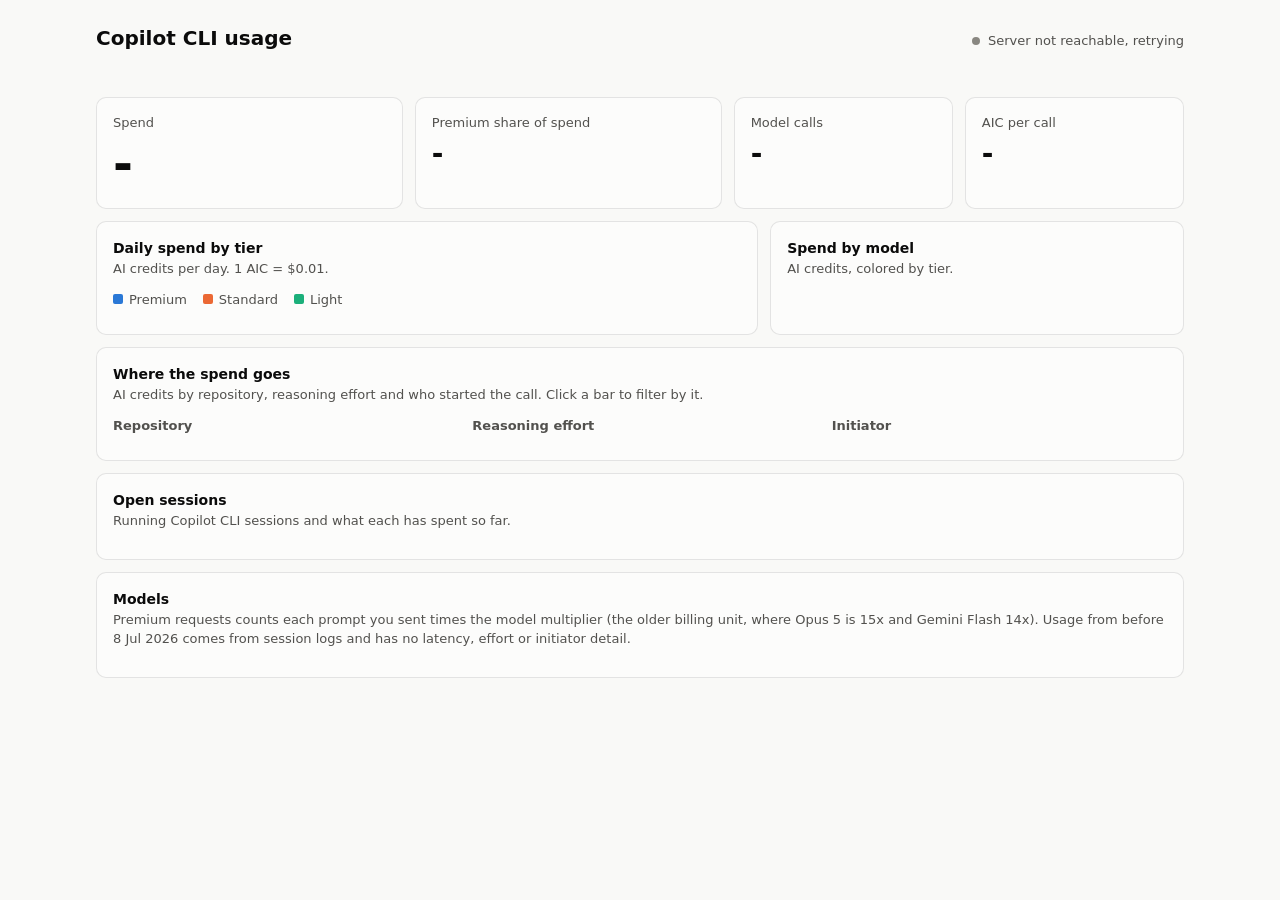
==== dashboard.html @ a07b85e1 "Read per-call usage from session-store.db and add dashboard filters The database has one row per mod" ====
<!doctype html>
<html lang="en">
<head>
<meta charset="utf-8">
<meta name="viewport" content="width=device-width, initial-scale=1">
<title>Copilot CLI usage</title>
<style>
:root {
  color-scheme: light;
  --page: #f9f9f7; --surface: #fcfcfb;
  --text: #0b0b0b; --text-2: #52514e; --muted: #898781;
  --grid: #e1e0d9; --axis: #c3c2b7; --border: rgba(11,11,11,.10);
  --premium: #2a78d6; --standard: #eb6834; --light: #1baf7a;
  --live: #0ca30c; --neutral: #898781;
}
@media (prefers-color-scheme: dark) {
  :root {
    color-scheme: dark;
    --page: #0d0d0d; --surface: #1a1a19;
    --text: #fff; --text-2: #c3c2b7; --muted: #898781;
    --grid: #2c2c2a; --axis: #383835; --border: rgba(255,255,255,.10);
    --premium: #3987e5; --standard: #d95926; --light: #199e70;
  }
}
* { box-sizing: border-box; }
body { margin: 0; background: var(--page); color: var(--text);
  font: 14px/1.45 system-ui, -apple-system, "Segoe UI", sans-serif; }
main { max-width: 1120px; margin: 0 auto; padding: 24px 16px 48px; }
header { display: flex; align-items: baseline; justify-content: space-between; gap: 16px; flex-wrap: wrap; }
h1 { font-size: 20px; margin: 0; font-weight: 600; }
h2 { font-size: 14px; margin: 0 0 2px; font-weight: 600; }
.sub { color: var(--text-2); font-size: 13px; margin: 0 0 12px; }
.status { color: var(--text-2); font-size: 13px; display: flex; align-items: center; gap: 8px; }
.pulse { width: 8px; height: 8px; border-radius: 50%; background: var(--live); animation: pulse 2s infinite; }
.status.stale .pulse { background: var(--muted); animation: none; }
@keyframes pulse { 50% { opacity: .35; } }

.filters { display: flex; gap: 4px; margin: 20px 0 8px; flex-wrap: wrap; align-items: center; }
.filters.dims { margin: 0 0 16px; gap: 8px; }
.filters label { color: var(--text-2); font-size: 12px; display: flex; flex-direction: column; gap: 2px; }
.filters select, .filters input { font: inherit; font-size: 13px; color: var(--text); background: var(--surface);
  border: 1px solid var(--border); border-radius: 6px; padding: 5px 8px; max-width: 220px; }
.filters .on { border-color: var(--text-2); }
.filters .gap { width: 12px; }
.filters .clear { align-self: flex-end; text-decoration: underline; }
.filters button { font: inherit; color: var(--text-2); background: none; border: 1px solid transparent;
  border-radius: 6px; padding: 5px 12px; cursor: pointer; }
.filters button:hover { background: var(--border); }
.filters button[aria-pressed=true] { color: var(--text); background: var(--surface); border-color: var(--border); font-weight: 600; }

.card { background: var(--surface); border: 1px solid var(--border); border-radius: 10px; padding: 16px; }
.kpis { display: grid; grid-template-columns: 1.4fr 1.4fr 1fr 1fr; gap: 12px; }
.kpi .label { color: var(--text-2); font-size: 13px; }
.kpi .value { font-size: 28px; font-weight: 600; line-height: 1.2; margin-top: 4px; }
.kpi.hero .value { font-size: 48px; line-height: 1.1; }
.kpi .note { color: var(--text-2); font-size: 13px; margin-top: 2px; }
.split { display: flex; gap: 2px; height: 8px; margin-top: 12px; }
.split span { border-radius: 2px; min-width: 0; }

.trio { display: grid; grid-template-columns: repeat(3, 1fr); gap: 24px; }
.trio h3 { font-size: 13px; font-weight: 600; margin: 0 0 8px; color: var(--text-2); }
.pick { cursor: pointer; }
.grid { display: grid; grid-template-columns: 1.6fr 1fr; gap: 12px; margin-top: 12px; }
.stack { display: grid; gap: 12px; margin-top: 12px; }
@media (max-width: 820px) { .kpis { grid-template-columns: 1fr 1fr; } .grid, .trio { grid-template-columns: 1fr; } }

.legend { display: flex; gap: 16px; color: var(--text-2); font-size: 13px; margin-bottom: 8px; flex-wrap: wrap; }
.swatch { display: inline-block; width: 10px; height: 10px; border-radius: 2px; margin-right: 6px; }
svg { display: block; width: 100%; overflow: visible; }
svg text { fill: var(--muted); font-size: 11px; font-variant-numeric: tabular-nums; }
svg text.val { fill: var(--text-2); }
svg text.name { fill: var(--text); font-size: 12px; }
.chart { position: relative; }
.hit { fill: transparent; }
.hit:hover, .hit:focus { fill: var(--border); outline: none; }

#tip { position: fixed; pointer-events: none; background: var(--surface); border: 1px solid var(--border);
  border-radius: 8px; padding: 8px 10px; font-size: 12px; box-shadow: 0 4px 16px rgba(0,0,0,.18);
  display: none; min-width: 150px; z-index: 10; }
#tip .head { color: var(--text-2); margin-bottom: 4px; }
#tip .row { display: flex; align-items: center; gap: 8px; }
#tip .key { width: 12px; height: 2px; border-radius: 1px; }
#tip b { font-variant-numeric: tabular-nums; }
#tip .row span:last-child { color: var(--text-2); }

table { width: 100%; border-collapse: collapse; font-variant-numeric: tabular-nums; }
th, td { text-align: right; padding: 7px 8px; border-bottom: 1px solid var(--grid); white-space: nowrap; }
th { color: var(--text-2); font-weight: 500; font-size: 12px; }
th:first-child, td:first-child, th:nth-child(2), td:nth-child(2) { text-align: left; }
tr:last-child td { border-bottom: 0; }
td.tier { color: var(--text-2); }
.scroll { overflow-x: auto; }
.empty { color: var(--muted); padding: 24px 0; text-align: center; }
.sessions { display: grid; gap: 10px; }
.session { display: grid; grid-template-columns: 1fr auto; gap: 2px 12px; }
.session .meta { color: var(--text-2); font-size: 12px; grid-column: 1; overflow: hidden; text-overflow: ellipsis; white-space: nowrap; }
.session .aic { grid-row: 1 / span 2; grid-column: 2; align-self: center; font-weight: 600; font-variant-numeric: tabular-nums; }
.session .title { overflow: hidden; text-overflow: ellipsis; white-space: nowrap; }
</style>
</head>
<body>
<main>
  <header>
    <h1>Copilot CLI usage</h1>
    <div class="status" id="status"><span class="pulse"></span><span id="updated">Loading</span></div>
  </header>

  <div class="filters" id="filters" role="group" aria-label="Date range"></div>
  <div class="filters dims" id="dims" role="group" aria-label="Filters"></div>

  <section class="kpis">
    <div class="card kpi hero"><div class="label">Spend</div><div class="value" id="k-spend">-</div><div class="note" id="k-spend-note"></div></div>
    <div class="card kpi"><div class="label">Premium share of spend</div><div class="value" id="k-share">-</div><div class="note" id="k-share-note"></div><div class="split" id="k-split"></div></div>
    <div class="card kpi"><div class="label">Model calls</div><div class="value" id="k-calls">-</div><div class="note" id="k-calls-note"></div></div>
    <div class="card kpi"><div class="label">AIC per call</div><div class="value" id="k-rate">-</div><div class="note" id="k-rate-note"></div></div>
  </section>

  <section class="grid">
    <div class="card">
      <h2>Daily spend by tier</h2>
      <p class="sub">AI credits per day. 1 AIC = $0.01.</p>
      <div class="legend" id="legend"></div>
      <div class="chart" id="daily"></div>
    </div>
    <div class="card">
      <h2>Spend by model</h2>
      <p class="sub">AI credits, colored by tier.</p>
      <div class="chart" id="models"></div>
    </div>
  </section>

  <section class="stack">
    <div class="card">
      <h2>Where the spend goes</h2>
      <p class="sub">AI credits by repository, reasoning effort and who started the call. Click a bar to filter by it.</p>
      <div class="trio">
        <div><h3>Repository</h3><div class="chart" id="by-repo"></div></div>
        <div><h3>Reasoning effort</h3><div class="chart" id="by-effort"></div></div>
        <div><h3>Initiator</h3><div class="chart" id="by-initiator"></div></div>
      </div>
    </div>
    <div class="card">
      <h2>Open sessions</h2>
      <p class="sub">Running Copilot CLI sessions and what each has spent so far.</p>
      <div class="sessions" id="sessions"></div>
    </div>
    <div class="card">
      <h2>Models</h2>
      <p class="sub">Premium requests counts each prompt you sent times the model multiplier (the older billing unit, where Opus 5 is 15x and Gemini Flash 14x). Usage from before 8 Jul 2026 comes from session logs and has no latency, effort or initiator detail.</p>
      <div class="scroll"><table id="table"></table></div>
    </div>
  </section>
</main>
<div id="tip"></div>

<script>
const TIERS = ["premium", "standard", "light"];
const TIER_LABEL = { premium: "Premium", standard: "Standard", light: "Light" };
const RANGES = [
  { id: "today", label: "Today", start: now => now },
  { id: "7d", label: "Last 7 days", start: now => addDays(now, -6) },
  { id: "30d", label: "Last 30 days", start: now => addDays(now, -29) },
  { id: "month", label: "This month", start: now => new Date(now.getFullYear(), now.getMonth(), 1) },
  { id: "all", label: "All time", start: () => null },
];
const SVG = "http://www.w3.org/2000/svg";
const fmt = n => Math.round(n).toLocaleString("en-US");
const usd = aic => "$" + (aic / 100).toLocaleString("en-US", { minimumFractionDigits: 2, maximumFractionDigits: 2 });
const pct = x => Math.round(x * 100) + "%";
const css = name => `var(--${name})`;

const DIMS = [
  { id: "tier", label: "Tier", show: v => TIER_LABEL[v] || v },
  { id: "model", label: "Model", show: v => v },
  { id: "repo", label: "Repository", show: v => v.split("/").pop() },
  { id: "effort", label: "Reasoning effort", show: v => v },
  { id: "initiator", label: "Initiator", show: v => v },
];
let payload = null, fingerprint = "", range = "month", custom = { from: "", to: "" }, picked = {};
try {
  range = localStorage.getItem("range") || range;
  custom = JSON.parse(localStorage.getItem("custom")) || custom;
  picked = JSON.parse(localStorage.getItem("picked")) || picked;
} catch {}
function remember() {
  try {
    localStorage.setItem("range", range);
    localStorage.setItem("custom", JSON.stringify(custom));
    localStorage.setItem("picked", JSON.stringify(picked));
  } catch {}
}
function pick(dim, value) { if (value) picked[dim] = value; else delete picked[dim]; remember(); render(); }

function addDays(date, n) { const d = new Date(date); d.setDate(d.getDate() + n); return d; }
function iso(date) { return `${date.getFullYear()}-${String(date.getMonth() + 1).padStart(2, "0")}-${String(date.getDate()).padStart(2, "0")}`; }
function parseDay(day) { const [y, m, d] = day.split("-").map(Number); return new Date(y, m - 1, d); }
function shortDay(day) { return parseDay(day).toLocaleDateString("en-US", { month: "short", day: "numeric" }); }

function el(tag, attrs = {}, text) {
  const node = tag === "svg" || attrs.svg ? document.createElementNS(SVG, tag) : document.createElement(tag);
  for (const [k, v] of Object.entries(attrs)) if (k !== "svg") node.setAttribute(k, v);
  if (text !== undefined) node.textContent = text;
  return node;
}
const s = (tag, attrs, text) => el(tag, { ...attrs, svg: 1 }, text);

function sliceRows() {
  const today = iso(new Date());
  const firstDay = payload.rows.length ? payload.rows[0].day : today;
  let start, end = today;
  if (range === "custom") {
    start = custom.from || firstDay;
    end = custom.to || today;
  } else {
    const startDate = RANGES.find(r => r.id === range).start(new Date());
    start = startDate ? iso(startDate) : firstDay;
  }
  const rows = payload.rows.filter(r => r.day >= start && r.day <= end
    && DIMS.every(d => !picked[d.id] || r[d.id] === picked[d.id]));
  const days = [];
  for (let d = parseDay(start); iso(d) <= end && days.length < 800; d = addDays(d, 1)) days.push(iso(d));
  return { rows, days };
}

function sumBy(rows, keyOf) {
  const out = new Map();
  for (const r of rows) {
    const key = keyOf(r);
    const acc = out.get(key) || { aic: 0, calls: 0, in: 0, out: 0, cache: 0, ms: 0, premium: 0, tier: r.tier };
    for (const f of ["aic", "calls", "in", "out", "cache", "ms", "premium"]) acc[f] += r[f];
    out.set(key, acc);
  }
  return out;
}

function niceMax(value) {
  if (value <= 0) return 1;
  const pow = 10 ** Math.floor(Math.log10(value));
  return [1, 2, 2.5, 5, 10].map(m => m * pow).find(v => v >= value);
}

const tip = document.getElementById("tip");
function showTip(evt, head, lines) {
  tip.replaceChildren(el("div", { class: "head" }, head));
  for (const { color, value, label } of lines) {
    const row = el("div", { class: "row" });
    const key = el("span", { class: "key" }); key.style.background = color;
    row.append(key, el("b", {}, value), el("span", {}, label));
    tip.append(row);
  }
  tip.style.display = "block";
  const box = evt.target.getBoundingClientRect();
  const x = evt.clientX || box.right, y = evt.clientY || box.top;
  tip.style.left = Math.min(x + 14, innerWidth - tip.offsetWidth - 8) + "px";
  tip.style.top = Math.max(8, y - tip.offsetHeight - 10) + "px";
}
function hideTip() { tip.style.display = "none"; }
function hoverable(node, head, lines) {
  node.setAttribute("tabindex", "0");
  node.addEventListener("pointermove", e => showTip(e, head, lines));
  node.addEventListener("focus", e => showTip(e, head, lines));
  node.addEventListener("pointerleave", hideTip);
  node.addEventListener("blur", hideTip);
}

function roundedTop(x, y, w, h, r) {
  r = Math.min(r, h, w / 2);
  return `M${x},${y + h}V${y + r}Q${x},${y} ${x + r},${y}H${x + w - r}Q${x + w},${y} ${x + w},${y + r}V${y + h}Z`;
}
function roundedRight(x, y, w, h, r) {
  r = Math.min(r, w, h / 2);
  return `M${x},${y}H${x + w - r}Q${x + w},${y} ${x + w},${y + r}V${y + h - r}Q${x + w},${y + h} ${x + w - r},${y + h}H${x}Z`;
}

function renderDaily(rows, days) {
  const host = document.getElementById("daily");
  const W = host.clientWidth || 600, H = 260;
  const m = { top: 8, right: 8, bottom: 24, left: 44 };
  const plotW = W - m.left - m.right, plotH = H - m.top - m.bottom;
  const byDay = new Map(days.map(d => [d, { premium: 0, standard: 0, light: 0 }]));
  for (const r of rows) if (byDay.has(r.day)) byDay.get(r.day)[r.tier] += r.aic;
  for (const v of byDay.values()) for (const t of TIERS) v[t] = Math.max(0, v[t]);

  const top = niceMax(Math.max(...[...byDay.values()].map(v => v.premium + v.standard + v.light)));
  const y = v => m.top + plotH - (v / top) * plotH;
  const slot = plotW / days.length;
  const barW = Math.max(2, Math.min(24, slot - 2));
  const svg = s("svg", { viewBox: `0 0 ${W} ${H}`, height: H, role: "img", "aria-label": "Daily spend by tier" });

  for (let i = 0; i <= 4; i++) {
    const v = (top / 4) * i;
    svg.append(s("line", { x1: m.left, x2: W - m.right, y1: y(v), y2: y(v), stroke: i ? css("grid") : css("axis") }));
    svg.append(s("text", { x: m.left - 8, y: y(v) + 4, "text-anchor": "end" }, fmt(v)));
  }

  const labelEvery = Math.ceil(days.length / Math.max(1, Math.floor(plotW / 70)));
  days.forEach((day, i) => {
    const cx = m.left + slot * i + slot / 2, x = cx - barW / 2;
    const values = byDay.get(day);
    const present = TIERS.filter(t => values[t] > 0);
    let base = 0;
    present.forEach((tier, idx) => {
      const y1 = y(base + values[tier]), y0 = y(base) - (idx ? 2 : 0);
      const h = Math.max(1, y0 - y1);
      const isTop = idx === present.length - 1;
      svg.append(s("path", { d: roundedTop(x, y1, barW, h, isTop ? 4 : 0), fill: css(tier) }));
      base += values[tier];
    });
    if (i % labelEvery === 0) svg.append(s("text", { x: cx, y: H - 6, "text-anchor": "middle" }, shortDay(day)));

    const hit = s("rect", { class: "hit", x: m.left + slot * i, y: m.top, width: slot, height: plotH });
    hoverable(hit, `${shortDay(day)} · ${fmt(base)} AIC`,
      TIERS.map(t => ({ color: css(t), value: fmt(values[t]), label: TIER_LABEL[t] })));
    svg.append(hit);
  });
  host.replaceChildren(svg);
}

function renderModels(byModel) {
  const host = document.getElementById("models");
  const ranked = [...byModel].filter(([, v]) => v.aic > 0.5).sort((a, b) => b[1].aic - a[1].aic);
  if (!ranked.length) return host.replaceChildren(el("div", { class: "empty" }, "No spend in this range"));
  const shown = ranked.slice(0, 8);
  const W = host.clientWidth || 360, rowH = 40, H = shown.length * rowH;
  const max = shown[0][1].aic, valueRoom = 56;
  const svg = s("svg", { viewBox: `0 0 ${W} ${H}`, height: H, role: "img", "aria-label": "Spend by model" });
  shown.forEach(([model, v], i) => {
    const y0 = i * rowH, w = Math.max(2, (v.aic / max) * (W - valueRoom));
    svg.append(s("text", { class: "name", x: 0, y: y0 + 13 }, model));
    svg.append(s("path", { d: roundedRight(0, y0 + 19, w, 12, 4), fill: css(v.tier) }));
    svg.append(s("text", { class: "val", x: w + 6, y: y0 + 29 }, fmt(v.aic)));
    const hit = s("rect", { class: "hit", x: 0, y: y0, width: W, height: rowH - 2, rx: 4 });
    hoverable(hit, model, [
      { color: css(v.tier), value: fmt(v.aic) + " AIC", label: TIER_LABEL[v.tier] },
      { color: "transparent", value: fmt(v.calls), label: "calls" },
    ]);
    svg.append(hit);
  });
  host.replaceChildren(svg);
  if (ranked.length > shown.length)
    host.append(el("p", { class: "sub" }, `${ranked.length - shown.length} smaller models are in the table below.`));
}

function renderBreakdown(hostId, dim, rows, total) {
  const host = document.getElementById(hostId);
  const ranked = [...sumBy(rows, r => r[dim.id])].filter(([, v]) => v.aic > 0.5).sort((a, b) => b[1].aic - a[1].aic);
  if (!ranked.length) return host.replaceChildren(el("div", { class: "empty" }, "No spend"));
  const shown = ranked.slice(0, 6);
  const W = host.clientWidth || 300, rowH = 36, H = shown.length * rowH, valueRoom = 56;
  const svg = s("svg", { viewBox: `0 0 ${W} ${H}`, height: H, role: "img", "aria-label": "Spend by " + dim.label });
  shown.forEach(([value, v], i) => {
    const y0 = i * rowH, w = Math.max(2, (v.aic / shown[0][1].aic) * (W - valueRoom));
    svg.append(s("text", { class: "name", x: 0, y: y0 + 12 }, dim.show(value)));
    svg.append(s("path", { d: roundedRight(0, y0 + 17, w, 10, 4), fill: css("neutral") }));
    svg.append(s("text", { class: "val", x: w + 6, y: y0 + 26 }, fmt(v.aic)));
    const hit = s("rect", { class: "hit pick", x: 0, y: y0, width: W, height: rowH - 2, rx: 4 });
    hoverable(hit, value, [
      { color: css("neutral"), value: fmt(v.aic) + " AIC", label: pct(v.aic / total) + " of spend" },
      { color: "transparent", value: fmt(v.calls), label: "calls" },
    ]);
    const toggle = () => pick(dim.id, picked[dim.id] === value ? "" : value);
    hit.addEventListener("click", toggle);
    hit.addEventListener("keydown", e => { if (e.key === "Enter") toggle(); });
    svg.append(hit);
  });
  host.replaceChildren(svg);
  if (ranked.length > shown.length) host.append(el("p", { class: "sub" }, `and ${ranked.length - shown.length} more`));
}

function renderKpis(rows, byTier) {
  const total = rows.reduce((a, r) => a + r.aic, 0);
  const calls = rows.reduce((a, r) => a + r.calls, 0);
  const closedAic = rows.filter(r => r.calls > 0).reduce((a, r) => a + r.aic, 0);
  const tierAic = t => Math.max(0, byTier.get(t)?.aic || 0);
  const tierCalls = t => byTier.get(t)?.calls || 0;
  const share = total > 0 ? tierAic("premium") / total : 0;

  document.getElementById("k-spend").textContent = fmt(total) + " AIC";
  document.getElementById("k-spend-note").textContent = usd(total) + " at list price";
  document.getElementById("k-share").textContent = total > 0 ? pct(share) : "-";
  document.getElementById("k-share-note").textContent = calls
    ? `${pct(tierCalls("premium") / calls)} of calls went to premium models` : "";
  document.getElementById("k-calls").textContent = fmt(calls);
  document.getElementById("k-calls-note").textContent = calls
    ? `${pct((tierCalls("standard") + tierCalls("light")) / calls)} on cheaper tiers` : "";
  document.getElementById("k-rate").textContent = calls ? (closedAic / calls).toFixed(1) : "-";
  const p = byTier.get("premium");
  document.getElementById("k-rate-note").textContent = p?.calls ? `${(p.aic / p.calls).toFixed(1)} on premium` : "";

  const split = document.getElementById("k-split");
  split.replaceChildren(...TIERS.filter(t => tierAic(t) > 0).map(t => {
    const seg = el("span", { title: `${TIER_LABEL[t]} ${pct(tierAic(t) / total)}` });
    seg.style.flex = tierAic(t); seg.style.background = css(t);
    return seg;
  }));
}

function renderTable(byModel, total) {
  const table = document.getElementById("table");
  const head = el("tr");
  for (const h of ["Model", "Tier", "AIC", "Share", "Calls", "AIC / call", "Premium requests", "Avg seconds", "Input (M)", "Cached", "Output (M)"]) head.append(el("th", {}, h));
  const body = [...byModel].sort((a, b) => b[1].aic - a[1].aic).map(([model, v]) => {
    const tr = el("tr");
    const name = el("td"); const sw = el("span", { class: "swatch" }); sw.style.background = css(v.tier);
    name.append(sw, document.createTextNode(model));
    tr.append(name, el("td", { class: "tier" }, TIER_LABEL[v.tier]), el("td", {}, fmt(v.aic)),
      el("td", {}, total > 0 ? pct(v.aic / total) : "-"), el("td", {}, fmt(v.calls)),
      el("td", {}, v.calls ? (v.aic / v.calls).toFixed(1) : "-"), el("td", {}, v.premium ? fmt(v.premium) : "-"),
      el("td", {}, v.ms && v.calls ? (v.ms / v.calls / 1000).toFixed(1) : "-"), el("td", {}, (v.in / 1e6).toFixed(1)),
      el("td", {}, v.in ? pct(v.cache / v.in) : "-"), el("td", {}, (v.out / 1e6).toFixed(2)));
    return tr;
  });
  table.replaceChildren(head, ...body);
}

function ago(epoch) {
  const sec = Math.max(0, Date.now() / 1000 - epoch);
  if (sec < 60) return "just now";
  if (sec < 3600) return Math.floor(sec / 60) + " min ago";
  if (sec < 86400) return Math.floor(sec / 3600) + " h ago";
  return Math.floor(sec / 86400) + " d ago";
}

function renderSessions() {
  const host = document.getElementById("sessions");
  if (!payload.active.length) return host.replaceChildren(el("div", { class: "empty" }, "No sessions running"));
  host.replaceChildren(...payload.active.map(a => {
    const row = el("div", { class: "session" });
    const title = el("div", { class: "title" });
    const sw = el("span", { class: "swatch" }); sw.style.background = css(a.tier);
    title.append(sw, document.createTextNode(a.name));
    row.append(title, el("div", { class: "aic" }, fmt(a.aic) + " AIC"),
      el("div", { class: "meta" }, `${a.model} · ${a.repo} · active ${ago(a.last)}`));
    return row;
  }));
}

function renderFilters() {
  const host = document.getElementById("filters");
  host.replaceChildren(...RANGES.map(r => {
    const b = el("button", { type: "button", "aria-pressed": String(r.id === range) }, r.label);
    b.addEventListener("click", () => { range = r.id; remember(); render(); });
    return b;
  }), el("span", { class: "gap" }), ...["from", "to"].map(edge => {
    const input = el("input", { type: "date", "aria-label": "Custom range " + edge, value: range === "custom" ? custom[edge] : "" });
    if (range === "custom") input.classList.add("on");
    input.addEventListener("change", () => { custom[edge] = input.value; range = "custom"; remember(); render(); });
    return input;
  }));

  const dims = document.getElementById("dims");
  dims.replaceChildren(...DIMS.map(dim => {
    const values = [...new Set(payload.rows.map(r => r[dim.id]))].sort();
    const select = el("select");
    select.append(el("option", { value: "" }, "All"));
    for (const v of values) select.append(el("option", { value: v }, dim.show(v)));
    select.value = values.includes(picked[dim.id]) ? picked[dim.id] : "";
    if (select.value) select.classList.add("on");
    select.addEventListener("change", () => pick(dim.id, select.value));
    const label = el("label", {}, dim.label);
    label.append(select);
    return label;
  }));
  if (Object.keys(picked).length) {
    const clear = el("button", { type: "button", class: "clear" }, "Clear filters");
    clear.addEventListener("click", () => { picked = {}; remember(); render(); });
    dims.append(clear);
  }
}

function render() {
  if (!payload) return;
  hideTip();
  renderFilters();
  const { rows, days } = sliceRows();
  const byTier = sumBy(rows, r => r.tier), byModel = sumBy(rows, r => r.model);
  const total = rows.reduce((a, r) => a + r.aic, 0);
  renderKpis(rows, byTier);
  renderDaily(rows, days);
  renderModels(byModel);
  renderTable(byModel, total);
  for (const id of ["repo", "effort", "initiator"])
    renderBreakdown("by-" + id, DIMS.find(d => d.id === id), rows, total);
  renderSessions();
}

async function refresh() {
  const status = document.getElementById("status");
  try {
    const next = await (await fetch("/api/usage")).json();
    const print = JSON.stringify([next.rows, next.active]);
    const changed = print !== fingerprint;
    payload = next; fingerprint = print;
    if (changed) render(); else renderSessions();
    status.classList.remove("stale");
    document.getElementById("updated").textContent = "Live · updated " + new Date().toLocaleTimeString();
  } catch {
    status.classList.add("stale");
    document.getElementById("updated").textContent = "Server not reachable, retrying";
  }
}

document.getElementById("legend").replaceChildren(...TIERS.map(t => {
  const item = el("span"); const sw = el("span", { class: "swatch" }); sw.style.background = css(t);
  item.append(sw, document.createTextNode(TIER_LABEL[t]));
  return item;
}));
addEventListener("resize", render);
refresh();
setInterval(refresh, 5000);
</script>
</body>
</html>
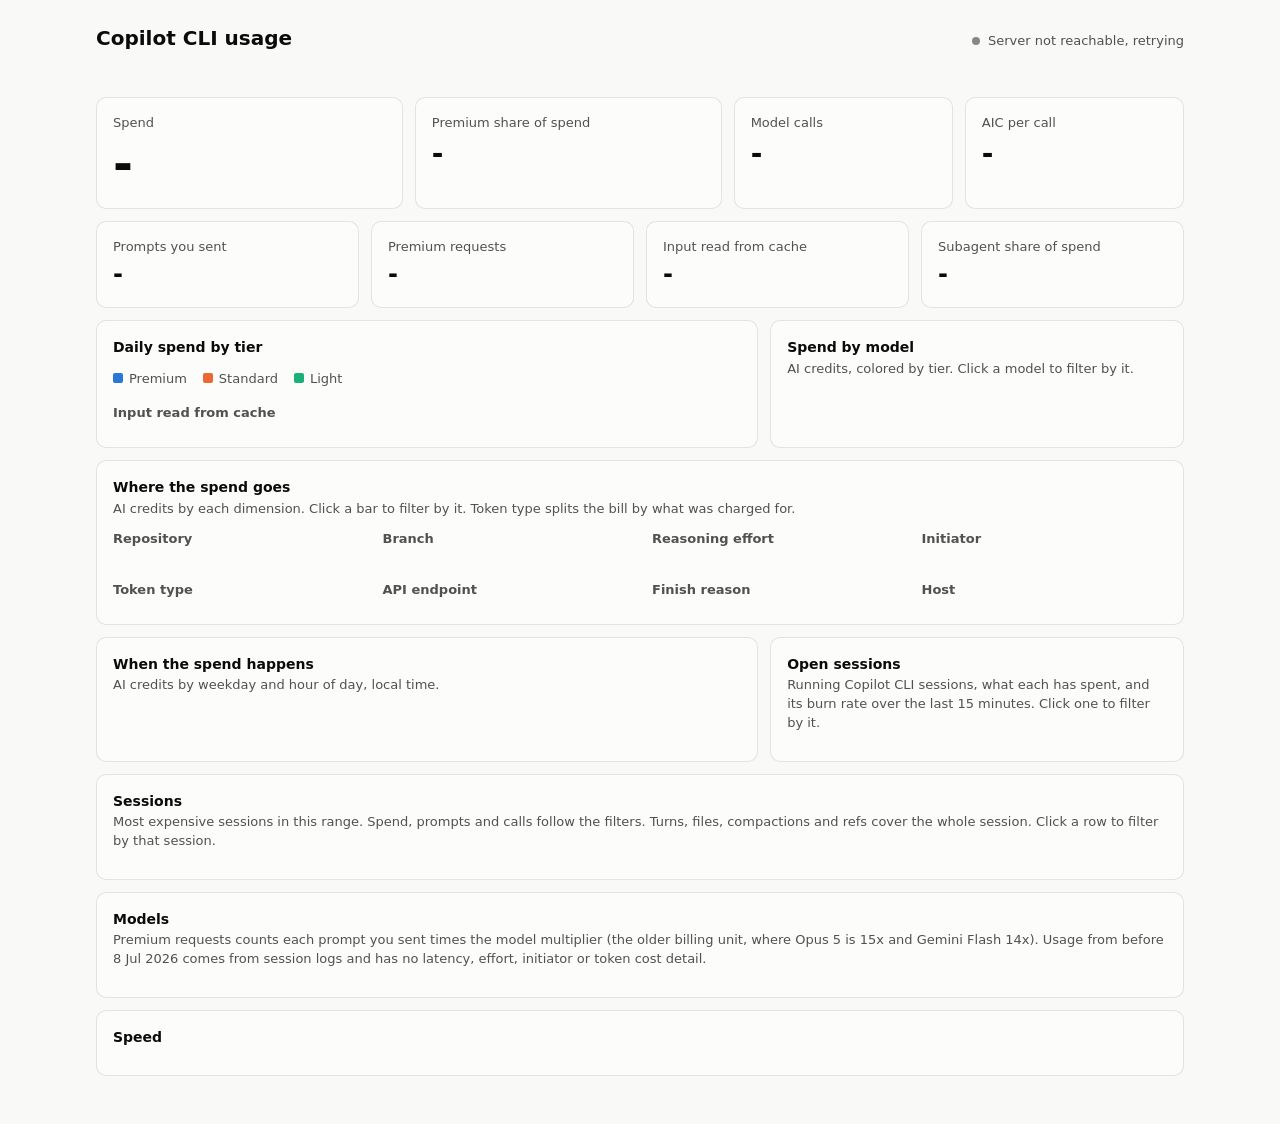
==== commit e912290c: "Add budget tracking, branch grouping and richer dashboard filters - --by branch grouping and serve -" ====
--- a/dashboard.html
+++ b/dashboard.html
@@ -43,6 +43,8 @@
 .filters .on { border-color: var(--text-2); }
 .filters .gap { width: 12px; }
 .filters .clear { align-self: flex-end; text-decoration: underline; }
+.filters .export { margin-left: auto; }
+.filters .chip { align-self: flex-end; color: var(--text); background: var(--surface); border-color: var(--text-2); }
 .filters button { font: inherit; color: var(--text-2); background: none; border: 1px solid transparent;
   border-radius: 6px; padding: 5px 12px; cursor: pointer; }
 .filters button:hover { background: var(--border); }
@@ -57,12 +59,17 @@
 .split { display: flex; gap: 2px; height: 8px; margin-top: 12px; }
 .split span { border-radius: 2px; min-width: 0; }
 
-.trio { display: grid; grid-template-columns: repeat(3, 1fr); gap: 24px; }
-.trio h3 { font-size: 13px; font-weight: 600; margin: 0 0 8px; color: var(--text-2); }
+.kpis.even { grid-template-columns: repeat(4, 1fr); margin-top: 12px; }
+.kpis.even .value { font-size: 24px; }
+.breakdowns { display: grid; grid-template-columns: repeat(4, minmax(0, 1fr)); gap: 24px; }
+h3 { font-size: 13px; font-weight: 600; margin: 0 0 8px; color: var(--text-2); }
+.card > h3 { margin-top: 16px; }
 .pick { cursor: pointer; }
 .grid { display: grid; grid-template-columns: 1.6fr 1fr; gap: 12px; margin-top: 12px; }
 .stack { display: grid; gap: 12px; margin-top: 12px; }
-@media (max-width: 820px) { .kpis { grid-template-columns: 1fr 1fr; } .grid, .trio { grid-template-columns: 1fr; } }
+.stack > *, .grid > * { min-width: 0; }
+@media (max-width: 820px) { .kpis, .kpis.even, .breakdowns { grid-template-columns: 1fr 1fr; } .grid { grid-template-columns: 1fr; } }
+@media (max-width: 520px) { .breakdowns { grid-template-columns: 1fr; } }
 
 .legend { display: flex; gap: 16px; color: var(--text-2); font-size: 13px; margin-bottom: 8px; flex-wrap: wrap; }
 .swatch { display: inline-block; width: 10px; height: 10px; border-radius: 2px; margin-right: 6px; }
@@ -86,13 +93,23 @@
 table { width: 100%; border-collapse: collapse; font-variant-numeric: tabular-nums; }
 th, td { text-align: right; padding: 7px 8px; border-bottom: 1px solid var(--grid); white-space: nowrap; }
 th { color: var(--text-2); font-weight: 500; font-size: 12px; }
-th:first-child, td:first-child, th:nth-child(2), td:nth-child(2) { text-align: left; }
+th.l, td.l { text-align: left; }
 tr:last-child td { border-bottom: 0; }
-td.tier { color: var(--text-2); }
+tr.pick:hover td, tr.pick:focus td, tr.active td { background: var(--border); }
+tr.pick:focus { outline: none; }
+.clip { display: inline-block; max-width: 340px; overflow: hidden; text-overflow: ellipsis; vertical-align: bottom; }
+.clip.narrow { max-width: 200px; }
+.more { font: inherit; font-size: 13px; color: var(--text-2); background: none; border: 0; padding: 10px 0 0; cursor: pointer; text-decoration: underline; }
+.legend.scale { gap: 3px; align-items: center; margin: 10px 0 0; }
+.legend.scale .swatch { margin: 0; width: 14px; height: 14px; }
+.legend.scale .swatch:first-of-type { margin-left: 6px; }
+.legend.scale .swatch:last-of-type { margin-right: 6px; }
+.session:hover .title, .session:focus .title { text-decoration: underline; }
+.session:focus { outline: none; }
 .scroll { overflow-x: auto; }
 .empty { color: var(--muted); padding: 24px 0; text-align: center; }
 .sessions { display: grid; gap: 10px; }
-.session { display: grid; grid-template-columns: 1fr auto; gap: 2px 12px; }
+.session { cursor: pointer; display: grid; grid-template-columns: 1fr auto; gap: 2px 12px; }
 .session .meta { color: var(--text-2); font-size: 12px; grid-column: 1; overflow: hidden; text-overflow: ellipsis; white-space: nowrap; }
 .session .aic { grid-row: 1 / span 2; grid-column: 2; align-self: center; font-weight: 600; font-variant-numeric: tabular-nums; }
 .session .title { overflow: hidden; text-overflow: ellipsis; white-space: nowrap; }
@@ -109,22 +126,30 @@
   <div class="filters dims" id="dims" role="group" aria-label="Filters"></div>
 
   <section class="kpis">
-    <div class="card kpi hero"><div class="label">Spend</div><div class="value" id="k-spend">-</div><div class="note" id="k-spend-note"></div></div>
+    <div class="card kpi hero"><div class="label">Spend</div><div class="value" id="k-spend">-</div><div class="note" id="k-spend-note"></div><div class="note" id="k-spend-pace"></div></div>
     <div class="card kpi"><div class="label">Premium share of spend</div><div class="value" id="k-share">-</div><div class="note" id="k-share-note"></div><div class="split" id="k-split"></div></div>
     <div class="card kpi"><div class="label">Model calls</div><div class="value" id="k-calls">-</div><div class="note" id="k-calls-note"></div></div>
     <div class="card kpi"><div class="label">AIC per call</div><div class="value" id="k-rate">-</div><div class="note" id="k-rate-note"></div></div>
   </section>
+  <section class="kpis even">
+    <div class="card kpi"><div class="label">Prompts you sent</div><div class="value" id="k-prompts">-</div><div class="note" id="k-prompts-note"></div></div>
+    <div class="card kpi"><div class="label">Premium requests</div><div class="value" id="k-premium">-</div><div class="note" id="k-premium-note"></div></div>
+    <div class="card kpi"><div class="label">Input read from cache</div><div class="value" id="k-cache">-</div><div class="note" id="k-cache-note"></div></div>
+    <div class="card kpi"><div class="label">Subagent share of spend</div><div class="value" id="k-sub">-</div><div class="note" id="k-sub-note"></div></div>
+  </section>
 
   <section class="grid">
     <div class="card">
-      <h2>Daily spend by tier</h2>
-      <p class="sub">AI credits per day. 1 AIC = $0.01.</p>
+      <h2 id="daily-title">Daily spend by tier</h2>
+      <p class="sub" id="daily-sub"></p>
       <div class="legend" id="legend"></div>
       <div class="chart" id="daily"></div>
+      <h3>Input read from cache</h3>
+      <div class="chart" id="cache-rate"></div>
     </div>
     <div class="card">
       <h2>Spend by model</h2>
-      <p class="sub">AI credits, colored by tier.</p>
+      <p class="sub">AI credits, colored by tier. Click a model to filter by it.</p>
       <div class="chart" id="models"></div>
     </div>
   </section>
@@ -132,22 +157,49 @@
   <section class="stack">
     <div class="card">
       <h2>Where the spend goes</h2>
-      <p class="sub">AI credits by repository, reasoning effort and who started the call. Click a bar to filter by it.</p>
-      <div class="trio">
+      <p class="sub">AI credits by each dimension. Click a bar to filter by it. Token type splits the bill by what was charged for.</p>
+      <div class="breakdowns">
         <div><h3>Repository</h3><div class="chart" id="by-repo"></div></div>
+        <div><h3>Branch</h3><div class="chart" id="by-branch"></div></div>
         <div><h3>Reasoning effort</h3><div class="chart" id="by-effort"></div></div>
         <div><h3>Initiator</h3><div class="chart" id="by-initiator"></div></div>
+        <div><h3>Token type</h3><div class="chart" id="by-tokens"></div></div>
+        <div><h3>API endpoint</h3><div class="chart" id="by-endpoint"></div></div>
+        <div><h3>Finish reason</h3><div class="chart" id="by-finish"></div></div>
+        <div><h3>Host</h3><div class="chart" id="by-host"></div></div>
       </div>
+    </div>
+  </section>
+
+  <section class="grid">
+    <div class="card">
+      <h2>When the spend happens</h2>
+      <p class="sub">AI credits by weekday and hour of day, local time.</p>
+      <div class="chart" id="heatmap"></div>
     </div>
     <div class="card">
       <h2>Open sessions</h2>
-      <p class="sub">Running Copilot CLI sessions and what each has spent so far.</p>
+      <p class="sub">Running Copilot CLI sessions, what each has spent, and its burn rate over the last 15 minutes. Click one to filter by it.</p>
       <div class="sessions" id="sessions"></div>
+    </div>
+  </section>
+
+  <section class="stack">
+    <div class="card">
+      <h2>Sessions</h2>
+      <p class="sub">Most expensive sessions in this range. Spend, prompts and calls follow the filters. Turns, files, compactions and refs cover the whole session. Click a row to filter by that session.</p>
+      <div class="scroll"><table id="session-table"></table></div>
+      <button type="button" class="more" id="session-more" hidden></button>
     </div>
     <div class="card">
       <h2>Models</h2>
-      <p class="sub">Premium requests counts each prompt you sent times the model multiplier (the older billing unit, where Opus 5 is 15x and Gemini Flash 14x). Usage from before 8 Jul 2026 comes from session logs and has no latency, effort or initiator detail.</p>
+      <p class="sub">Premium requests counts each prompt you sent times the model multiplier (the older billing unit, where Opus 5 is 15x and Gemini Flash 14x). Usage from before 8 Jul 2026 comes from session logs and has no latency, effort, initiator or token cost detail.</p>
       <div class="scroll"><table id="table"></table></div>
+    </div>
+    <div class="card">
+      <h2>Speed</h2>
+      <p class="sub" id="speed-sub"></p>
+      <div class="scroll"><table id="speed"></table></div>
     </div>
   </section>
 </main>
@@ -163,38 +215,63 @@
   { id: "month", label: "This month", start: now => new Date(now.getFullYear(), now.getMonth(), 1) },
   { id: "all", label: "All time", start: () => null },
 ];
+const MEASURES = ["aic", "calls", "prompts", "in", "out", "cache", "cache_write", "reasoning", "ms", "out_timed",
+  "premium", "c_input", "c_cache_read", "c_cache_write", "c_output", "saved", "itl", "itl_n", "filtered"];
+const TOKEN_KINDS = [["c_cache_read", "Cache reads"], ["c_cache_write", "Cache writes"], ["c_output", "Output"], ["c_input", "Fresh input"]];
+const WEEKDAYS = ["Mon", "Tue", "Wed", "Thu", "Fri", "Sat", "Sun"];
+const SESSIONS_SHOWN = 12;
 const SVG = "http://www.w3.org/2000/svg";
 const fmt = n => Math.round(n).toLocaleString("en-US");
 const usd = aic => "$" + (aic / 100).toLocaleString("en-US", { minimumFractionDigits: 2, maximumFractionDigits: 2 });
 const pct = x => Math.round(x * 100) + "%";
+const secs = ms => ms == null ? "-" : (ms / 1000).toFixed(1);
 const css = name => `var(--${name})`;
-
+const byId = id => document.getElementById(id);
+
+const sessionLabel = id => data.sessions[id]?.label || id.slice(0, 8);
 const DIMS = [
   { id: "tier", label: "Tier", show: v => TIER_LABEL[v] || v },
   { id: "model", label: "Model", show: v => v },
   { id: "repo", label: "Repository", show: v => v.split("/").pop() },
+  { id: "branch", label: "Branch", show: v => v },
   { id: "effort", label: "Reasoning effort", show: v => v },
   { id: "initiator", label: "Initiator", show: v => v },
+  { id: "endpoint", label: "API endpoint", show: v => v },
+  { id: "finish", label: "Finish reason", show: v => v },
+  { id: "host", label: "Host", show: v => v },
+  { id: "session", label: "Session", show: sessionLabel, chip: true },
 ];
-let payload = null, fingerprint = "", range = "month", custom = { from: "", to: "" }, picked = {};
-try {
-  range = localStorage.getItem("range") || range;
-  custom = JSON.parse(localStorage.getItem("custom")) || custom;
-  picked = JSON.parse(localStorage.getItem("picked")) || picked;
-} catch {}
+const dim = id => DIMS.find(d => d.id === id);
+
+let data = null, server = {}, version = "", showAllSessions = false;
+let range = "month", custom = { from: "", to: "" }, picked = {};
+
+function readState(text) {
+  const params = new URLSearchParams(text);
+  range = params.get("range") || "month";
+  if (range !== "custom" && !RANGES.some(r => r.id === range)) range = "month";
+  custom = { from: params.get("from") || "", to: params.get("to") || "" };
+  picked = {};
+  for (const d of DIMS) if (params.get(d.id)) picked[d.id] = params.get(d.id);
+}
 function remember() {
-  try {
-    localStorage.setItem("range", range);
-    localStorage.setItem("custom", JSON.stringify(custom));
-    localStorage.setItem("picked", JSON.stringify(picked));
-  } catch {}
-}
-function pick(dim, value) { if (value) picked[dim] = value; else delete picked[dim]; remember(); render(); }
+  const params = new URLSearchParams({ range });
+  if (range === "custom") { params.set("from", custom.from); params.set("to", custom.to); }
+  for (const [id, value] of Object.entries(picked)) params.set(id, value);
+  history.replaceState(null, "", "#" + params);
+  try { localStorage.setItem("state", params.toString()); } catch {}
+}
+try { readState(location.hash.slice(1) || localStorage.getItem("state") || ""); } catch {}
+addEventListener("hashchange", () => { readState(location.hash.slice(1)); render(); });
+
+function pick(id, value) { if (value) picked[id] = value; else delete picked[id]; remember(); render(); }
+function toggle(id, value) { pick(id, picked[id] === value ? "" : value); }
 
 function addDays(date, n) { const d = new Date(date); d.setDate(d.getDate() + n); return d; }
 function iso(date) { return `${date.getFullYear()}-${String(date.getMonth() + 1).padStart(2, "0")}-${String(date.getDate()).padStart(2, "0")}`; }
 function parseDay(day) { const [y, m, d] = day.split("-").map(Number); return new Date(y, m - 1, d); }
 function shortDay(day) { return parseDay(day).toLocaleDateString("en-US", { month: "short", day: "numeric" }); }
+function clip(text, width) { const max = Math.max(8, Math.floor(width / 6.8)); return text.length > max ? text.slice(0, max - 1) + "…" : text; }
 
 function el(tag, attrs = {}, text) {
   const node = tag === "svg" || attrs.svg ? document.createElementNS(SVG, tag) : document.createElement(tag);
@@ -203,10 +280,29 @@
   return node;
 }
 const s = (tag, attrs, text) => el(tag, { ...attrs, svg: 1 }, text);
+function swatch(color) { const sw = el("span", { class: "swatch" }); sw.style.background = color; return sw; }
+
+function ingest(next) {
+  server = next;
+  if (!next.rows) return false;
+  version = next.version;
+  const rows = next.rows.map(values => {
+    const r = Object.fromEntries(next.fields.map((f, i) => [f, values[i]]));
+    const session = next.sessions[r.session] || {};
+    r.repo = session.repo || "-"; r.branch = session.branch || "-"; r.host = session.host || "unknown";
+    r.tier = next.tiers[r.model];
+    r.weekday = (parseDay(r.day).getDay() + 6) % 7;
+    return r;
+  });
+  data = { rows, sessions: next.sessions, tiers: next.tiers };
+  return true;
+}
+
+const matches = r => DIMS.every(d => !picked[d.id] || r[d.id] === picked[d.id]);
 
 function sliceRows() {
   const today = iso(new Date());
-  const firstDay = payload.rows.length ? payload.rows[0].day : today;
+  const firstDay = data.rows.length ? data.rows[0].day : today;
   let start, end = today;
   if (range === "custom") {
     start = custom.from || firstDay;
@@ -215,22 +311,33 @@
     const startDate = RANGES.find(r => r.id === range).start(new Date());
     start = startDate ? iso(startDate) : firstDay;
   }
-  const rows = payload.rows.filter(r => r.day >= start && r.day <= end
-    && DIMS.every(d => !picked[d.id] || r[d.id] === picked[d.id]));
+  const rows = data.rows.filter(r => r.day >= start && r.day <= end && matches(r));
   const days = [];
   for (let d = parseDay(start); iso(d) <= end && days.length < 800; d = addDays(d, 1)) days.push(iso(d));
-  return { rows, days };
+
+  // Only compare against a previous window the data fully covers.
+  const prevStart = iso(addDays(parseDay(start), -days.length)), prevEnd = iso(addDays(parseDay(start), -1));
+  const previous = range !== "all" && days.length && firstDay <= prevStart
+    ? data.rows.filter(r => r.day >= prevStart && r.day <= prevEnd && matches(r)) : null;
+  return { rows, days, previous };
 }
 
 function sumBy(rows, keyOf) {
   const out = new Map();
   for (const r of rows) {
     const key = keyOf(r);
-    const acc = out.get(key) || { aic: 0, calls: 0, in: 0, out: 0, cache: 0, ms: 0, premium: 0, tier: r.tier };
-    for (const f of ["aic", "calls", "in", "out", "cache", "ms", "premium"]) acc[f] += r[f];
-    out.set(key, acc);
+    let acc = out.get(key);
+    if (!acc) out.set(key, acc = { ...Object.fromEntries(MEASURES.map(f => [f, 0])), tier: r.tier });
+    for (const f of MEASURES) acc[f] += r[f];
   }
   return out;
+}
+const totalOf = (rows, field) => rows.reduce((a, r) => a + r[field], 0);
+
+function quantiles(rows, field) {
+  const values = rows.flatMap(r => r[field]).sort((a, b) => a - b);
+  const at = q => values.length ? values[Math.min(values.length - 1, Math.floor(q * values.length))] : null;
+  return { n: values.length, p50: at(0.5), p95: at(0.95) };
 }
 
 function niceMax(value) {
@@ -239,12 +346,12 @@
   return [1, 2, 2.5, 5, 10].map(m => m * pow).find(v => v >= value);
 }
 
-const tip = document.getElementById("tip");
+const tip = byId("tip");
 function showTip(evt, head, lines) {
   tip.replaceChildren(el("div", { class: "head" }, head));
   for (const { color, value, label } of lines) {
     const row = el("div", { class: "row" });
-    const key = el("span", { class: "key" }); key.style.background = color;
+    const key = el("span", { class: "key" }); key.style.background = color || "transparent";
     row.append(key, el("b", {}, value), el("span", {}, label));
     tip.append(row);
   }
@@ -262,6 +369,11 @@
   node.addEventListener("pointerleave", hideTip);
   node.addEventListener("blur", hideTip);
 }
+function clickable(node, action) {
+  node.classList.add("pick");
+  node.addEventListener("click", action);
+  node.addEventListener("keydown", e => { if (e.key === "Enter") action(); });
+}
 
 function roundedTop(x, y, w, h, r) {
   r = Math.min(r, h, w / 2);
@@ -272,146 +384,313 @@
   return `M${x},${y}H${x + w - r}Q${x + w},${y} ${x + w},${y + r}V${y + h - r}Q${x + w},${y + h} ${x + w - r},${y + h}H${x}Z`;
 }
 
-function renderDaily(rows, days) {
-  const host = document.getElementById("daily");
-  const W = host.clientWidth || 600, H = 260;
-  const m = { top: 8, right: 8, bottom: 24, left: 44 };
+const PLOT = { top: 8, right: 8, bottom: 24, left: 44 };
+
+function timeSlots(days) {
+  if (days.length === 1)
+    return { hourly: true, slotOf: r => r.hour,
+      slots: Array.from({ length: 24 }, (_, h) => ({ key: h, label: String(h).padStart(2, "0") + ":00" })) };
+  return { hourly: false, slotOf: r => r.day, slots: days.map(d => ({ key: d, label: shortDay(d) })) };
+}
+
+function renderSpend(rows, days) {
+  const host = byId("daily");
+  const { hourly, slotOf, slots } = timeSlots(days);
+  byId("daily-title").textContent = hourly ? "Hourly spend by tier" : "Daily spend by tier";
+  byId("daily-sub").textContent = hourly
+    ? `AI credits per hour on ${shortDay(days[0])}. 1 AIC = $0.01.`
+    : "AI credits per day. 1 AIC = $0.01. Click a day to see it by hour.";
+
+  const W = host.clientWidth || 600, H = 240, m = PLOT;
   const plotW = W - m.left - m.right, plotH = H - m.top - m.bottom;
-  const byDay = new Map(days.map(d => [d, { premium: 0, standard: 0, light: 0 }]));
-  for (const r of rows) if (byDay.has(r.day)) byDay.get(r.day)[r.tier] += r.aic;
-  for (const v of byDay.values()) for (const t of TIERS) v[t] = Math.max(0, v[t]);
-
-  const top = niceMax(Math.max(...[...byDay.values()].map(v => v.premium + v.standard + v.light)));
+  const bySlot = new Map(slots.map(slot => [slot.key, { premium: 0, standard: 0, light: 0 }]));
+  for (const r of rows) if (bySlot.has(slotOf(r))) bySlot.get(slotOf(r))[r.tier] += r.aic;
+  for (const v of bySlot.values()) for (const t of TIERS) v[t] = Math.max(0, v[t]);
+
+  const now = new Date();
+  const dailyBudget = server.budget && range === "month" && !hourly
+    ? server.budget / new Date(now.getFullYear(), now.getMonth() + 1, 0).getDate() : 0;
+  const top = niceMax(Math.max(dailyBudget, ...[...bySlot.values()].map(v => v.premium + v.standard + v.light)));
   const y = v => m.top + plotH - (v / top) * plotH;
-  const slot = plotW / days.length;
-  const barW = Math.max(2, Math.min(24, slot - 2));
-  const svg = s("svg", { viewBox: `0 0 ${W} ${H}`, height: H, role: "img", "aria-label": "Daily spend by tier" });
+  const slotW = plotW / slots.length;
+  const barW = Math.max(2, Math.min(24, slotW - 2));
+  const svg = s("svg", { viewBox: `0 0 ${W} ${H}`, height: H, role: "img", "aria-label": "Spend by tier over time" });
 
   for (let i = 0; i <= 4; i++) {
     const v = (top / 4) * i;
     svg.append(s("line", { x1: m.left, x2: W - m.right, y1: y(v), y2: y(v), stroke: i ? css("grid") : css("axis") }));
-    svg.append(s("text", { x: m.left - 8, y: y(v) + 4, "text-anchor": "end" }, fmt(v)));
-  }
-
-  const labelEvery = Math.ceil(days.length / Math.max(1, Math.floor(plotW / 70)));
-  days.forEach((day, i) => {
-    const cx = m.left + slot * i + slot / 2, x = cx - barW / 2;
-    const values = byDay.get(day);
+    svg.append(s("text", { x: m.left - 8, y: y(v) + 4, "text-anchor": "end" }, top < 8 ? v.toFixed(1) : fmt(v)));
+  }
+
+  const labelEvery = Math.ceil(slots.length / Math.max(1, Math.floor(plotW / 70)));
+  slots.forEach((slot, i) => {
+    const cx = m.left + slotW * i + slotW / 2, x = cx - barW / 2;
+    const values = bySlot.get(slot.key);
     const present = TIERS.filter(t => values[t] > 0);
     let base = 0;
     present.forEach((tier, idx) => {
       const y1 = y(base + values[tier]), y0 = y(base) - (idx ? 2 : 0);
-      const h = Math.max(1, y0 - y1);
       const isTop = idx === present.length - 1;
-      svg.append(s("path", { d: roundedTop(x, y1, barW, h, isTop ? 4 : 0), fill: css(tier) }));
+      svg.append(s("path", { d: roundedTop(x, y1, barW, Math.max(1, y0 - y1), isTop ? 4 : 0), fill: css(tier) }));
       base += values[tier];
     });
-    if (i % labelEvery === 0) svg.append(s("text", { x: cx, y: H - 6, "text-anchor": "middle" }, shortDay(day)));
-
-    const hit = s("rect", { class: "hit", x: m.left + slot * i, y: m.top, width: slot, height: plotH });
-    hoverable(hit, `${shortDay(day)} · ${fmt(base)} AIC`,
+    if (i % labelEvery === 0) svg.append(s("text", { x: cx, y: H - 6, "text-anchor": "middle" }, slot.label));
+
+    const hit = s("rect", { class: "hit", x: m.left + slotW * i, y: m.top, width: slotW, height: plotH });
+    hoverable(hit, `${slot.label} · ${fmt(base)} AIC`,
       TIERS.map(t => ({ color: css(t), value: fmt(values[t]), label: TIER_LABEL[t] })));
+    if (!hourly) clickable(hit, () => { custom = { from: slot.key, to: slot.key }; range = "custom"; remember(); render(); });
+    svg.append(hit);
+  });
+
+  if (dailyBudget) {
+    svg.append(s("line", { x1: m.left, x2: W - m.right, y1: y(dailyBudget), y2: y(dailyBudget),
+      stroke: css("text-2"), "stroke-dasharray": "4 4" }));
+    svg.append(s("text", { class: "val", x: W - m.right, y: y(dailyBudget) - 5, "text-anchor": "end" },
+      `Budget ${fmt(dailyBudget)} / day`));
+  }
+  host.replaceChildren(svg);
+  renderCacheRate(rows, slots, slotOf);
+}
+
+function renderCacheRate(rows, slots, slotOf) {
+  const host = byId("cache-rate");
+  const W = host.clientWidth || 600, H = 96, m = { ...PLOT, top: 10 };
+  const plotW = W - m.left - m.right, plotH = H - m.top - m.bottom;
+  const bySlot = sumBy(rows, slotOf);
+  const slotW = plotW / slots.length;
+  const y = share => m.top + plotH - share * plotH;
+  const svg = s("svg", { viewBox: `0 0 ${W} ${H}`, height: H, role: "img", "aria-label": "Cache hit rate over time" });
+  for (const share of [0, 0.5, 1]) {
+    svg.append(s("line", { x1: m.left, x2: W - m.right, y1: y(share), y2: y(share), stroke: share ? css("grid") : css("axis") }));
+    svg.append(s("text", { x: m.left - 8, y: y(share) + 4, "text-anchor": "end" }, pct(share)));
+  }
+  let path = "", pen = "M";
+  slots.forEach((slot, i) => {
+    const v = bySlot.get(slot.key);
+    if (!v || !v.in) { pen = "M"; return; }
+    const cx = m.left + slotW * i + slotW / 2, share = v.cache / v.in;
+    path += `${pen}${cx},${y(share)}`; pen = "L";
+    if (slots.length <= 45) svg.append(s("circle", { cx, cy: y(share), r: 3, fill: css("neutral"), stroke: css("surface"), "stroke-width": 2 }));
+    const hit = s("rect", { class: "hit", x: m.left + slotW * i, y: m.top, width: slotW, height: plotH });
+    hoverable(hit, slot.label, [
+      { color: css("neutral"), value: pct(share), label: "of input read from cache" },
+      { value: fmt(v.saved) + " AIC", label: "saved vs uncached input" },
+    ]);
+    svg.append(hit);
+  });
+  svg.prepend(s("path", { d: path, fill: "none", stroke: css("neutral"), "stroke-width": 2, "stroke-linejoin": "round" }));
+  host.replaceChildren(svg);
+}
+
+function renderBars(hostId, label, entries, total, limit = 6) {
+  const host = byId(hostId);
+  const ranked = entries.filter(e => e.aic > 0.5).sort((a, b) => b.aic - a.aic);
+  if (!ranked.length) return host.replaceChildren(el("div", { class: "empty" }, "No spend"));
+  const shown = ranked.slice(0, limit);
+  const W = host.clientWidth || 300, rowH = 36, H = shown.length * rowH, valueRoom = 56;
+  const svg = s("svg", { viewBox: `0 0 ${W} ${H}`, height: H, role: "img", "aria-label": "Spend by " + label });
+  shown.forEach((entry, i) => {
+    const y0 = i * rowH, w = Math.max(2, (entry.aic / shown[0].aic) * (W - valueRoom));
+    const name = s("text", { class: "name", x: 0, y: y0 + 12 }, clip(entry.name, W));
+    if (entry.active) name.style.fontWeight = 600;
+    svg.append(name);
+    svg.append(s("path", { d: roundedRight(0, y0 + 17, w, 10, 4), fill: entry.color || css("neutral") }));
+    svg.append(s("text", { class: "val", x: w + 6, y: y0 + 26 }, fmt(entry.aic)));
+    const hit = s("rect", { class: "hit", x: 0, y: y0, width: W, height: rowH - 2, rx: 4 });
+    const lines = [{ color: entry.color || css("neutral"), value: fmt(entry.aic) + " AIC", label: pct(entry.aic / total) + " of spend" }];
+    if (entry.calls != null) lines.push({ value: fmt(entry.calls), label: "calls" });
+    hoverable(hit, entry.title || entry.name, lines);
+    if (entry.onPick) clickable(hit, entry.onPick);
     svg.append(hit);
   });
   host.replaceChildren(svg);
-}
-
-function renderModels(byModel) {
-  const host = document.getElementById("models");
-  const ranked = [...byModel].filter(([, v]) => v.aic > 0.5).sort((a, b) => b[1].aic - a[1].aic);
-  if (!ranked.length) return host.replaceChildren(el("div", { class: "empty" }, "No spend in this range"));
-  const shown = ranked.slice(0, 8);
-  const W = host.clientWidth || 360, rowH = 40, H = shown.length * rowH;
-  const max = shown[0][1].aic, valueRoom = 56;
-  const svg = s("svg", { viewBox: `0 0 ${W} ${H}`, height: H, role: "img", "aria-label": "Spend by model" });
-  shown.forEach(([model, v], i) => {
-    const y0 = i * rowH, w = Math.max(2, (v.aic / max) * (W - valueRoom));
-    svg.append(s("text", { class: "name", x: 0, y: y0 + 13 }, model));
-    svg.append(s("path", { d: roundedRight(0, y0 + 19, w, 12, 4), fill: css(v.tier) }));
-    svg.append(s("text", { class: "val", x: w + 6, y: y0 + 29 }, fmt(v.aic)));
-    const hit = s("rect", { class: "hit", x: 0, y: y0, width: W, height: rowH - 2, rx: 4 });
-    hoverable(hit, model, [
-      { color: css(v.tier), value: fmt(v.aic) + " AIC", label: TIER_LABEL[v.tier] },
-      { color: "transparent", value: fmt(v.calls), label: "calls" },
-    ]);
-    svg.append(hit);
+  if (ranked.length > shown.length) host.append(el("p", { class: "sub" }, `and ${ranked.length - shown.length} more, see the filter list`));
+}
+
+function dimEntries(d, rows, colorOf) {
+  return [...sumBy(rows, r => r[d.id])].map(([value, v]) => ({
+    name: d.show(value), title: value, aic: v.aic, calls: v.calls, color: colorOf?.(v),
+    active: picked[d.id] === value, onPick: () => toggle(d.id, value),
+  }));
+}
+
+function renderTokenKinds(rows, total) {
+  const entries = TOKEN_KINDS.map(([field, name]) => ({ name, aic: totalOf(rows, field) }));
+  const itemized = entries.reduce((a, e) => a + e.aic, 0);
+  entries.push({ name: "Not itemized (session logs)", aic: total - itemized });
+  renderBars("by-tokens", "token type", entries, total);
+}
+
+function renderHeatmap(rows) {
+  const host = byId("heatmap");
+  const cells = sumBy(rows, r => r.weekday * 24 + r.hour);
+  const max = Math.max(0, ...[...cells.values()].map(v => v.aic));
+  const W = host.clientWidth || 600, left = 36, topRoom = 16, gap = 2;
+  const size = (W - left) / 24, H = topRoom + size * 7;
+  const svg = s("svg", { viewBox: `0 0 ${W} ${H}`, height: H, role: "img", "aria-label": "Spend by weekday and hour" });
+  for (let h = 0; h < 24; h += 3) svg.append(s("text", { x: left + size * h + size / 2, y: 10, "text-anchor": "middle" }, String(h).padStart(2, "0")));
+  WEEKDAYS.forEach((name, d) => {
+    svg.append(s("text", { x: 0, y: topRoom + size * d + size / 2 + 4 }, name));
+    for (let h = 0; h < 24; h++) {
+      const v = cells.get(d * 24 + h), aic = Math.max(0, v?.aic || 0);
+      const cell = s("rect", { x: left + size * h + gap / 2, y: topRoom + size * d + gap / 2, width: size - gap, height: size - gap, rx: 3,
+        fill: aic > 0.5 ? css("premium") : css("grid"), "fill-opacity": aic > 0.5 ? 0.12 + 0.88 * (aic / max) : 0.6 });
+      hoverable(cell, `${name} ${String(h).padStart(2, "0")}:00`, [
+        { color: css("premium"), value: fmt(aic) + " AIC", label: v ? `${fmt(v.calls)} calls` : "no calls" }]);
+      svg.append(cell);
+    }
   });
   host.replaceChildren(svg);
-  if (ranked.length > shown.length)
-    host.append(el("p", { class: "sub" }, `${ranked.length - shown.length} smaller models are in the table below.`));
-}
-
-function renderBreakdown(hostId, dim, rows, total) {
-  const host = document.getElementById(hostId);
-  const ranked = [...sumBy(rows, r => r[dim.id])].filter(([, v]) => v.aic > 0.5).sort((a, b) => b[1].aic - a[1].aic);
-  if (!ranked.length) return host.replaceChildren(el("div", { class: "empty" }, "No spend"));
-  const shown = ranked.slice(0, 6);
-  const W = host.clientWidth || 300, rowH = 36, H = shown.length * rowH, valueRoom = 56;
-  const svg = s("svg", { viewBox: `0 0 ${W} ${H}`, height: H, role: "img", "aria-label": "Spend by " + dim.label });
-  shown.forEach(([value, v], i) => {
-    const y0 = i * rowH, w = Math.max(2, (v.aic / shown[0][1].aic) * (W - valueRoom));
-    svg.append(s("text", { class: "name", x: 0, y: y0 + 12 }, dim.show(value)));
-    svg.append(s("path", { d: roundedRight(0, y0 + 17, w, 10, 4), fill: css("neutral") }));
-    svg.append(s("text", { class: "val", x: w + 6, y: y0 + 26 }, fmt(v.aic)));
-    const hit = s("rect", { class: "hit pick", x: 0, y: y0, width: W, height: rowH - 2, rx: 4 });
-    hoverable(hit, value, [
-      { color: css("neutral"), value: fmt(v.aic) + " AIC", label: pct(v.aic / total) + " of spend" },
-      { color: "transparent", value: fmt(v.calls), label: "calls" },
-    ]);
-    const toggle = () => pick(dim.id, picked[dim.id] === value ? "" : value);
-    hit.addEventListener("click", toggle);
-    hit.addEventListener("keydown", e => { if (e.key === "Enter") toggle(); });
-    svg.append(hit);
-  });
-  host.replaceChildren(svg);
-  if (ranked.length > shown.length) host.append(el("p", { class: "sub" }, `and ${ranked.length - shown.length} more`));
-}
-
-function renderKpis(rows, byTier) {
-  const total = rows.reduce((a, r) => a + r.aic, 0);
-  const calls = rows.reduce((a, r) => a + r.calls, 0);
+  const scale = el("div", { class: "legend scale" });
+  scale.append("0", ...[0.12, 0.4, 0.7, 1].map(o => { const sw = swatch(css("premium")); sw.style.opacity = o; return sw; }), fmt(max) + " AIC per hour slot");
+  host.append(scale);
+}
+
+function renderKpis(rows, previous, days, byTier) {
+  const total = totalOf(rows, "aic"), calls = totalOf(rows, "calls"), prompts = totalOf(rows, "prompts");
   const closedAic = rows.filter(r => r.calls > 0).reduce((a, r) => a + r.aic, 0);
   const tierAic = t => Math.max(0, byTier.get(t)?.aic || 0);
   const tierCalls = t => byTier.get(t)?.calls || 0;
-  const share = total > 0 ? tierAic("premium") / total : 0;
-
-  document.getElementById("k-spend").textContent = fmt(total) + " AIC";
-  document.getElementById("k-spend-note").textContent = usd(total) + " at list price";
-  document.getElementById("k-share").textContent = total > 0 ? pct(share) : "-";
-  document.getElementById("k-share-note").textContent = calls
-    ? `${pct(tierCalls("premium") / calls)} of calls went to premium models` : "";
-  document.getElementById("k-calls").textContent = fmt(calls);
-  document.getElementById("k-calls-note").textContent = calls
-    ? `${pct((tierCalls("standard") + tierCalls("light")) / calls)} on cheaper tiers` : "";
-  document.getElementById("k-rate").textContent = calls ? (closedAic / calls).toFixed(1) : "-";
-  const p = byTier.get("premium");
-  document.getElementById("k-rate-note").textContent = p?.calls ? `${(p.aic / p.calls).toFixed(1)} on premium` : "";
-
-  const split = document.getElementById("k-split");
-  split.replaceChildren(...TIERS.filter(t => tierAic(t) > 0).map(t => {
+
+  byId("k-spend").textContent = fmt(total) + " AIC";
+  let note = usd(total) + " at list price";
+  const before = previous ? totalOf(previous, "aic") : 0;
+  if (before > 0.5) {
+    const change = total / before - 1;
+    note += ` · ${change >= 0 ? "up" : "down"} ${pct(Math.abs(change))} vs the ${days.length === 1 ? "day" : days.length + " days"} before`;
+  }
+  byId("k-spend-note").textContent = note;
+  let pace = "";
+  if (range === "month") {
+    const now = new Date(), monthDays = new Date(now.getFullYear(), now.getMonth() + 1, 0).getDate();
+    const projected = total / now.getDate() * monthDays;
+    pace = `On pace for ${fmt(projected)} AIC (${usd(projected)}) this month`;
+    if (server.budget) pace += `, ${pct(projected / server.budget)} of the ${fmt(server.budget)} budget`;
+  }
+  byId("k-spend-pace").textContent = pace;
+
+  byId("k-share").textContent = total > 0 ? pct(tierAic("premium") / total) : "-";
+  let shareNote = calls ? `${pct(tierCalls("premium") / calls)} of calls went to premium models.` : "";
+  const p = byTier.get("premium"), std = byTier.get("standard");
+  if (p?.calls && std?.calls) {
+    const saving = p.aic - p.calls * (std.aic / std.calls);
+    if (saving > 0.5) shareNote += ` At the standard rate per call they'd cost ${fmt(saving)} AIC less.`;
+  }
+  byId("k-share-note").textContent = shareNote;
+  byId("k-split").replaceChildren(...TIERS.filter(t => tierAic(t) > 0).map(t => {
     const seg = el("span", { title: `${TIER_LABEL[t]} ${pct(tierAic(t) / total)}` });
     seg.style.flex = tierAic(t); seg.style.background = css(t);
     return seg;
   }));
-}
-
-function renderTable(byModel, total) {
-  const table = document.getElementById("table");
+
+  byId("k-calls").textContent = fmt(calls);
+  byId("k-calls-note").textContent = calls ? `${pct((tierCalls("standard") + tierCalls("light")) / calls)} on cheaper tiers` : "";
+  byId("k-rate").textContent = calls ? (closedAic / calls).toFixed(1) : "-";
+  byId("k-rate-note").textContent = p?.calls ? `${(p.aic / p.calls).toFixed(1)} on premium` : "";
+
+  const detailed = rows.filter(r => r.initiator !== "unknown");
+  const detailedAic = totalOf(detailed, "aic"), detailedCalls = totalOf(detailed, "calls");
+  byId("k-prompts").textContent = prompts ? fmt(prompts) : "-";
+  byId("k-prompts-note").textContent = prompts
+    ? `${(detailedAic / prompts).toFixed(1)} AIC and ${(detailedCalls / prompts).toFixed(1)} model calls per prompt` : "";
+  const premium = totalOf(rows, "premium");
+  byId("k-premium").textContent = premium ? fmt(premium) : "-";
+  byId("k-premium-note").textContent = premium ? `${(total / premium).toFixed(1)} AIC per premium request` : "";
+  const input = totalOf(rows, "in");
+  byId("k-cache").textContent = input ? pct(totalOf(rows, "cache") / input) : "-";
+  byId("k-cache-note").textContent = input ? `Saved ${fmt(totalOf(rows, "saved"))} AIC vs paying the input price` : "";
+  const sub = rows.filter(r => r.initiator === "sub-agent");
+  byId("k-sub").textContent = total > 0 ? pct(totalOf(sub, "aic") / total) : "-";
+  byId("k-sub-note").textContent = `${fmt(totalOf(sub, "calls"))} calls made by subagents`;
+}
+
+function renderTable(table, headers, leftColumns, lines) {
   const head = el("tr");
-  for (const h of ["Model", "Tier", "AIC", "Share", "Calls", "AIC / call", "Premium requests", "Avg seconds", "Input (M)", "Cached", "Output (M)"]) head.append(el("th", {}, h));
-  const body = [...byModel].sort((a, b) => b[1].aic - a[1].aic).map(([model, v]) => {
-    const tr = el("tr");
-    const name = el("td"); const sw = el("span", { class: "swatch" }); sw.style.background = css(v.tier);
-    name.append(sw, document.createTextNode(model));
-    tr.append(name, el("td", { class: "tier" }, TIER_LABEL[v.tier]), el("td", {}, fmt(v.aic)),
-      el("td", {}, total > 0 ? pct(v.aic / total) : "-"), el("td", {}, fmt(v.calls)),
-      el("td", {}, v.calls ? (v.aic / v.calls).toFixed(1) : "-"), el("td", {}, v.premium ? fmt(v.premium) : "-"),
-      el("td", {}, v.ms && v.calls ? (v.ms / v.calls / 1000).toFixed(1) : "-"), el("td", {}, (v.in / 1e6).toFixed(1)),
-      el("td", {}, v.in ? pct(v.cache / v.in) : "-"), el("td", {}, (v.out / 1e6).toFixed(2)));
+  headers.forEach((h, i) => head.append(el("th", i < leftColumns ? { class: "l" } : {}, h)));
+  table.replaceChildren(head, ...lines.map(({ cells, onPick, active }) => {
+    const tr = el("tr", active ? { class: "active" } : {});
+    cells.forEach((cell, i) => {
+      const td = el("td", i < leftColumns ? { class: "l" } : {});
+      td.append(cell);
+      tr.append(td);
+    });
+    if (onPick) { tr.setAttribute("tabindex", "0"); clickable(tr, onPick); }
     return tr;
-  });
-  table.replaceChildren(head, ...body);
-}
+  }));
+}
+function named(color, text) { const span = el("span", { class: "clip", title: text }); span.append(swatch(color), text); return span; }
+
+function renderModelTable(byModel, total) {
+  const ranked = [...byModel].sort((a, b) => b[1].aic - a[1].aic);
+  renderTable(byId("table"),
+    ["Model", "Tier", "AIC", "Share", "Calls", "AIC / call", "Prompts", "Premium requests", "Input (M)", "Cached",
+      "Cache write (M)", "Output (M)", "Reasoning (M)", "AIC / M output"], 2,
+    ranked.map(([model, v]) => ({
+      active: picked.model === model, onPick: () => toggle("model", model),
+      cells: [named(css(v.tier), model), TIER_LABEL[v.tier], fmt(v.aic), total > 0 ? pct(v.aic / total) : "-", fmt(v.calls),
+        v.calls ? (v.aic / v.calls).toFixed(1) : "-", v.prompts ? fmt(v.prompts) : "-", v.premium ? fmt(v.premium) : "-",
+        (v.in / 1e6).toFixed(1), v.in ? pct(v.cache / v.in) : "-", (v.cache_write / 1e6).toFixed(1),
+        (v.out / 1e6).toFixed(2), (v.reasoning / 1e6).toFixed(2), v.out ? fmt(v.aic / (v.out / 1e6)) : "-"],
+    })));
+}
+
+function renderSpeedTable(rows, byModel) {
+  const lines = [...byModel].sort((a, b) => b[1].aic - a[1].aic).map(([model, v]) => {
+    const own = rows.filter(r => r.model === model);
+    const dur = quantiles(own, "dur"), ttft = quantiles(own, "ttft"), ottft = quantiles(own, "ottft");
+    if (!dur.n) return null;
+    return { cells: [named(css(v.tier), model), fmt(dur.n), secs(v.ms / dur.n), secs(dur.p50), secs(dur.p95),
+      secs(ttft.p50), secs(ttft.p95), secs(ottft.p50), v.itl_n ? fmt(v.itl / v.itl_n) : "-",
+      v.ms ? fmt(v.out_timed / (v.ms / 1000)) : "-"] };
+  }).filter(Boolean);
+  renderTable(byId("speed"), ["Model", "Timed calls", "Avg s", "p50 s", "p95 s", "First token p50 s", "First token p95 s",
+    "First output p50 s", "Between tokens ms", "Output tokens / s"], 1, lines);
+  const filtered = totalOf(rows, "filtered");
+  byId("speed-sub").textContent = "Whole-call duration, time to first token (and to first visible output, after reasoning) and streaming pace per model. "
+    + `Output tokens per second is end to end, so it includes the wait. ${fmt(filtered)} calls tripped the content filter.`;
+}
+
+function spanOf(session) {
+  if (!session.start || !session.end) return "-";
+  const minutes = (session.end - session.start) / 60;
+  return minutes < 90 ? fmt(minutes) + " min" : minutes < 2880 ? (minutes / 60).toFixed(1) + " h" : fmt(minutes / 1440) + " d";
+}
+
+function renderSessionTable(rows) {
+  const bySession = sumBy(rows, r => r.session);
+  const subAic = sumBy(rows.filter(r => r.initiator === "sub-agent"), r => r.session);
+  const lastDay = new Map(), topModel = new Map();
+  for (const r of rows) {
+    if (r.day > (lastDay.get(r.session) || "")) lastDay.set(r.session, r.day);
+    const models = topModel.get(r.session) || topModel.set(r.session, new Map()).get(r.session);
+    models.set(r.model, (models.get(r.model) || 0) + r.aic);
+  }
+  const ranked = [...bySession].sort((a, b) => b[1].aic - a[1].aic);
+  const shown = showAllSessions ? ranked : ranked.slice(0, SESSIONS_SHOWN);
+  const hasToolRuns = ranked.some(([id]) => data.sessions[id]?.tool_runs);
+  const headers = ["Session", "Repository", "Branch", "Main model", "AIC", "Prompts", "Calls", "AIC / prompt", "Subagent spend",
+    "Subagents", "Turns", "Files touched", "Compactions", "PRs / commits", "Open for", "Last spend"];
+  if (hasToolRuns) headers.push("Failed commands");
+
+  renderTable(byId("session-table"), headers, 4, shown.map(([id, v]) => {
+    const session = data.sessions[id] || {};
+    const models = [...topModel.get(id)].sort((a, b) => b[1] - a[1]);
+    const model = models[0][0] + (models.length > 1 ? ` +${models.length - 1}` : "");
+    const cells = [named(css(data.tiers[models[0][0]]), sessionLabel(id)),
+      dim("repo").show(session.repo || "-"), clipped(session.branch || "-"), model, fmt(v.aic), v.prompts ? fmt(v.prompts) : "-", fmt(v.calls),
+      v.prompts ? (v.aic / v.prompts).toFixed(1) : "-", v.aic > 0 ? pct((subAic.get(id)?.aic || 0) / v.aic) : "-",
+      fmt(session.subagents || 0), fmt(session.turns || 0), fmt(session.files || 0), fmt(session.checkpoints || 0),
+      `${session.prs || 0} / ${session.commits || 0}`, spanOf(session), shortDay(lastDay.get(id))];
+    if (hasToolRuns) cells.push(session.tool_runs ? `${session.tool_fails || 0} of ${session.tool_runs}` : "-");
+    return { cells, active: picked.session === id, onPick: () => toggle("session", id) };
+  }));
+
+  const more = byId("session-more");
+  more.hidden = ranked.length <= SESSIONS_SHOWN;
+  more.textContent = showAllSessions ? `Show top ${SESSIONS_SHOWN}` : `Show all ${ranked.length} sessions`;
+}
+function clipped(text) { return el("span", { class: "clip narrow", title: text }, text); }
 
 function ago(epoch) {
   const sec = Math.max(0, Date.now() / 1000 - epoch);
@@ -421,23 +700,33 @@
   return Math.floor(sec / 86400) + " d ago";
 }
 
-function renderSessions() {
-  const host = document.getElementById("sessions");
-  if (!payload.active.length) return host.replaceChildren(el("div", { class: "empty" }, "No sessions running"));
-  host.replaceChildren(...payload.active.map(a => {
-    const row = el("div", { class: "session" });
+function renderOpenSessions() {
+  const host = byId("sessions");
+  if (!server.active.length) return host.replaceChildren(el("div", { class: "empty" }, "No sessions running"));
+  host.replaceChildren(...server.active.map(a => {
+    const row = el("div", { class: "session", tabindex: "0" });
     const title = el("div", { class: "title" });
-    const sw = el("span", { class: "swatch" }); sw.style.background = css(a.tier);
-    title.append(sw, document.createTextNode(a.name));
+    title.append(swatch(css(a.tier)), a.name);
+    const burn = a.burn > 0.5 ? ` · burning ${fmt(a.burn)} AIC/h` : "";
+    const where = a.branch && a.branch !== "-" ? `${dim("repo").show(a.repo)} @ ${a.branch}` : a.repo;
     row.append(title, el("div", { class: "aic" }, fmt(a.aic) + " AIC"),
-      el("div", { class: "meta" }, `${a.model} · ${a.repo} · active ${ago(a.last)}`));
+      el("div", { class: "meta" }, `${a.model} · ${where} · active ${ago(a.last)}${burn}`));
+    clickable(row, () => toggle("session", a.id));
     return row;
   }));
 }
 
-function renderFilters() {
-  const host = document.getElementById("filters");
-  host.replaceChildren(...RANGES.map(r => {
+function exportCsv(rows) {
+  const fields = Object.keys(rows[0] || {}).filter(f => !Array.isArray(rows[0][f]) && f !== "weekday");
+  const quote = v => /[",\n]/.test(String(v)) ? `"${String(v).replaceAll('"', '""')}"` : v;
+  const text = [fields.join(","), ...rows.map(r => fields.map(f => quote(r[f])).join(","))].join("\n");
+  const link = el("a", { href: URL.createObjectURL(new Blob([text], { type: "text/csv" })), download: "copilot-usage.csv" });
+  link.click();
+  URL.revokeObjectURL(link.href);
+}
+
+function renderFilters(rows) {
+  byId("filters").replaceChildren(...RANGES.map(r => {
     const b = el("button", { type: "button", "aria-pressed": String(r.id === range) }, r.label);
     b.addEventListener("click", () => { range = r.id; remember(); render(); });
     return b;
@@ -448,63 +737,73 @@
     return input;
   }));
 
-  const dims = document.getElementById("dims");
-  dims.replaceChildren(...DIMS.map(dim => {
-    const values = [...new Set(payload.rows.map(r => r[dim.id]))].sort();
+  const dims = byId("dims");
+  dims.replaceChildren(...DIMS.filter(d => !d.chip).map(d => {
+    const values = [...new Set(data.rows.map(r => r[d.id]))].sort();
     const select = el("select");
     select.append(el("option", { value: "" }, "All"));
-    for (const v of values) select.append(el("option", { value: v }, dim.show(v)));
-    select.value = values.includes(picked[dim.id]) ? picked[dim.id] : "";
+    for (const v of values) select.append(el("option", { value: v }, d.show(v)));
+    select.value = values.includes(picked[d.id]) ? picked[d.id] : "";
     if (select.value) select.classList.add("on");
-    select.addEventListener("change", () => pick(dim.id, select.value));
-    const label = el("label", {}, dim.label);
+    select.addEventListener("change", () => pick(d.id, select.value));
+    const label = el("label", {}, d.label);
     label.append(select);
     return label;
   }));
+  for (const d of DIMS.filter(d => d.chip && picked[d.id])) {
+    const chip = el("button", { type: "button", class: "chip", title: "Remove this filter" }, `${d.label}: ${clip(d.show(picked[d.id]), 300)} ×`);
+    chip.addEventListener("click", () => pick(d.id, ""));
+    dims.append(chip);
+  }
   if (Object.keys(picked).length) {
     const clear = el("button", { type: "button", class: "clear" }, "Clear filters");
     clear.addEventListener("click", () => { picked = {}; remember(); render(); });
     dims.append(clear);
   }
+  const csv = el("button", { type: "button", class: "clear export" }, "Export CSV");
+  csv.addEventListener("click", () => exportCsv(rows));
+  dims.append(csv);
 }
 
 function render() {
-  if (!payload) return;
+  if (!data) return;
   hideTip();
-  renderFilters();
-  const { rows, days } = sliceRows();
+  const { rows, days, previous } = sliceRows();
+  renderFilters(rows);
   const byTier = sumBy(rows, r => r.tier), byModel = sumBy(rows, r => r.model);
-  const total = rows.reduce((a, r) => a + r.aic, 0);
-  renderKpis(rows, byTier);
-  renderDaily(rows, days);
-  renderModels(byModel);
-  renderTable(byModel, total);
-  for (const id of ["repo", "effort", "initiator"])
-    renderBreakdown("by-" + id, DIMS.find(d => d.id === id), rows, total);
-  renderSessions();
+  const total = totalOf(rows, "aic");
+  renderKpis(rows, previous, days, byTier);
+  renderSpend(rows, days);
+  renderBars("models", "model", dimEntries(dim("model"), rows, v => css(v.tier)), total, 8);
+  for (const id of ["repo", "branch", "effort", "initiator", "endpoint", "finish", "host"])
+    renderBars("by-" + id, dim(id).label, dimEntries(dim(id), rows), total);
+  renderTokenKinds(rows, total);
+  renderHeatmap(rows);
+  renderSessionTable(rows);
+  renderModelTable(byModel, total);
+  renderSpeedTable(rows, byModel);
+  renderOpenSessions();
 }
 
 async function refresh() {
-  const status = document.getElementById("status");
+  const status = byId("status");
   try {
-    const next = await (await fetch("/api/usage")).json();
-    const print = JSON.stringify([next.rows, next.active]);
-    const changed = print !== fingerprint;
-    payload = next; fingerprint = print;
-    if (changed) render(); else renderSessions();
+    const changed = ingest(await (await fetch("/api/usage?v=" + encodeURIComponent(version))).json());
+    if (changed) render(); else renderOpenSessions();
     status.classList.remove("stale");
-    document.getElementById("updated").textContent = "Live · updated " + new Date().toLocaleTimeString();
+    byId("updated").textContent = "Live · updated " + new Date().toLocaleTimeString();
   } catch {
     status.classList.add("stale");
-    document.getElementById("updated").textContent = "Server not reachable, retrying";
-  }
-}
-
-document.getElementById("legend").replaceChildren(...TIERS.map(t => {
-  const item = el("span"); const sw = el("span", { class: "swatch" }); sw.style.background = css(t);
-  item.append(sw, document.createTextNode(TIER_LABEL[t]));
+    byId("updated").textContent = "Server not reachable, retrying";
+  }
+}
+
+byId("legend").replaceChildren(...TIERS.map(t => {
+  const item = el("span");
+  item.append(swatch(css(t)), TIER_LABEL[t]);
   return item;
 }));
+byId("session-more").addEventListener("click", () => { showAllSessions = !showAllSessions; render(); });
 addEventListener("resize", render);
 refresh();
 setInterval(refresh, 5000);
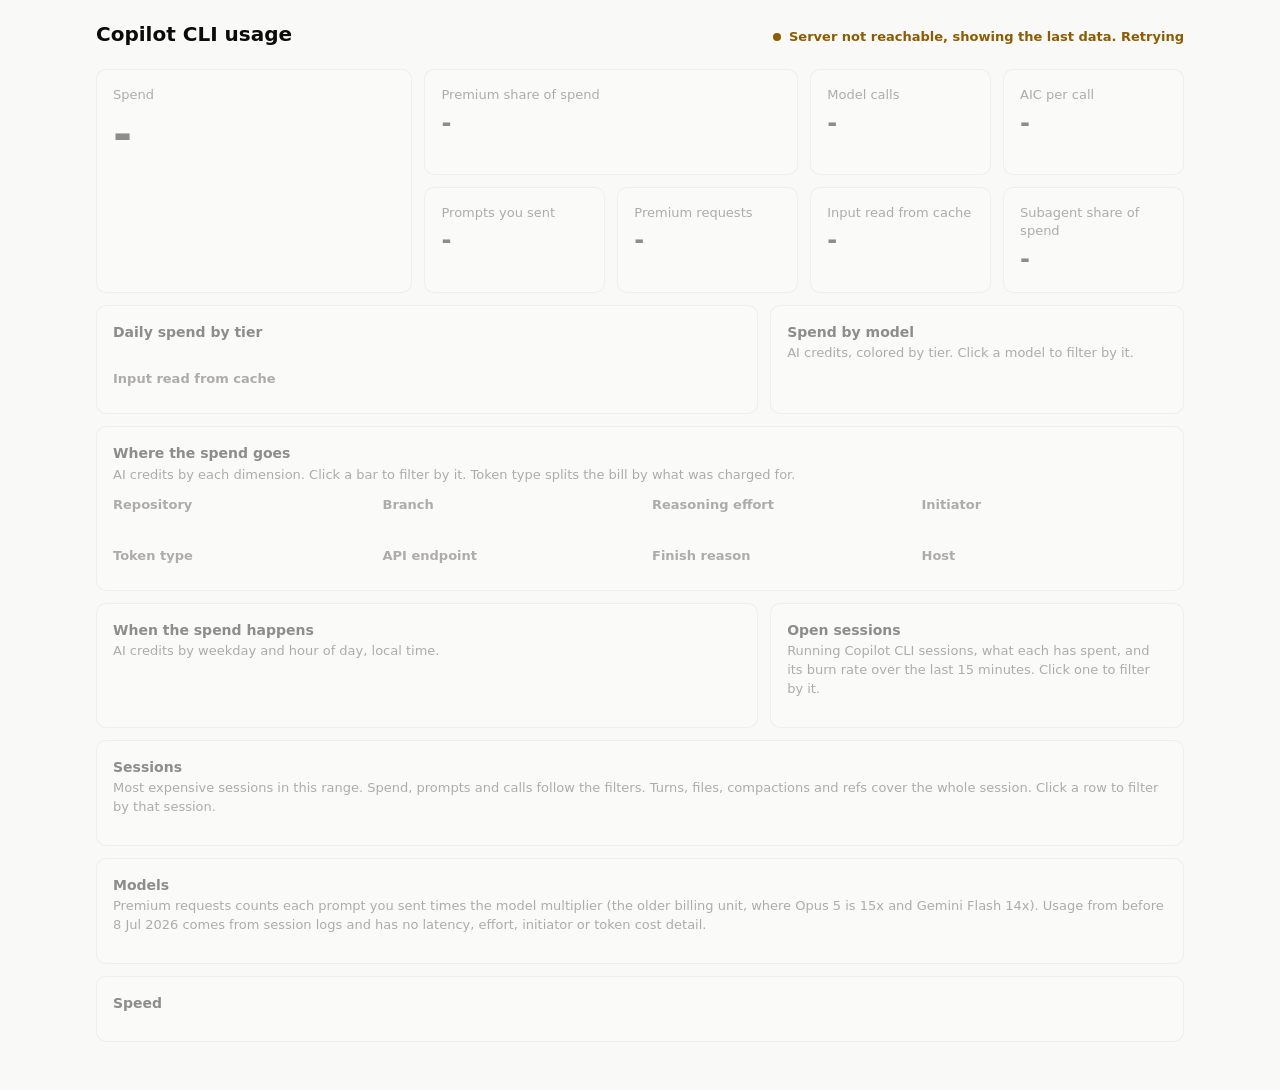
==== commit 6d7f4e5b: "Rework dashboard layout, filters, tables and keyboard access - Budget meter with a labeled state on " ====
--- a/dashboard.html
+++ b/dashboard.html
@@ -8,10 +8,11 @@
 :root {
   color-scheme: light;
   --page: #f9f9f7; --surface: #fcfcfb;
-  --text: #0b0b0b; --text-2: #52514e; --muted: #898781;
+  --text: #0b0b0b; --text-2: #52514e; --muted: #6f6d68;
   --grid: #e1e0d9; --axis: #c3c2b7; --border: rgba(11,11,11,.10);
   --premium: #2a78d6; --standard: #eb6834; --light: #1baf7a;
-  --live: #0ca30c; --neutral: #898781;
+  --live: #0ca30c; --neutral: #898781; --focus: #2a78d6;
+  --danger: #c4322a; --warn: #8f5b00; --ok: #0f7f52;
 }
 @media (prefers-color-scheme: dark) {
   :root {
@@ -19,48 +20,77 @@
     --page: #0d0d0d; --surface: #1a1a19;
     --text: #fff; --text-2: #c3c2b7; --muted: #898781;
     --grid: #2c2c2a; --axis: #383835; --border: rgba(255,255,255,.10);
-    --premium: #3987e5; --standard: #d95926; --light: #199e70;
+    --premium: #3987e5; --standard: #d95926; --light: #199e70; --focus: #6aa7f0;
+    --danger: #f0655a; --warn: #e0a030; --ok: #35b57c;
   }
 }
 * { box-sizing: border-box; }
 body { margin: 0; background: var(--page); color: var(--text);
   font: 14px/1.45 system-ui, -apple-system, "Segoe UI", sans-serif; }
-main { max-width: 1120px; margin: 0 auto; padding: 24px 16px 48px; }
+main { max-width: 1120px; margin: 0 auto; padding: 0 16px 48px; }
+main.loading section { opacity: .45; pointer-events: none; }
+:focus-visible { outline: 2px solid var(--focus); outline-offset: 2px; }
+.bar { background: var(--page); padding: 20px 0 8px; z-index: 5; }
+@media (min-width: 821px) { .bar { position: sticky; top: 0; } }
 header { display: flex; align-items: baseline; justify-content: space-between; gap: 16px; flex-wrap: wrap; }
 h1 { font-size: 20px; margin: 0; font-weight: 600; }
 h2 { font-size: 14px; margin: 0 0 2px; font-weight: 600; }
 .sub { color: var(--text-2); font-size: 13px; margin: 0 0 12px; }
 .status { color: var(--text-2); font-size: 13px; display: flex; align-items: center; gap: 8px; }
 .pulse { width: 8px; height: 8px; border-radius: 50%; background: var(--live); animation: pulse 2s infinite; }
-.status.stale .pulse { background: var(--muted); animation: none; }
+.status.stale { color: var(--warn); font-weight: 600; }
+.status.stale .pulse { background: var(--warn); animation: none; }
+@media (prefers-reduced-motion: reduce) { .pulse { animation: none; } }
 @keyframes pulse { 50% { opacity: .35; } }
 
-.filters { display: flex; gap: 4px; margin: 20px 0 8px; flex-wrap: wrap; align-items: center; }
-.filters.dims { margin: 0 0 16px; gap: 8px; }
+.filters { display: flex; gap: 4px; margin: 12px 0 0; flex-wrap: wrap; align-items: center; }
+.filters.dims, .filters.chips { margin: 0 0 12px; gap: 8px; }
+.filters.chips:empty, .filters[hidden] { display: none; }
+.filters.dims { padding: 12px; background: var(--surface); border: 1px solid var(--border); border-radius: 10px; }
+.filters label.inline { flex-direction: row; align-items: center; gap: 6px; }
 .filters label { color: var(--text-2); font-size: 12px; display: flex; flex-direction: column; gap: 2px; }
 .filters select, .filters input { font: inherit; font-size: 13px; color: var(--text); background: var(--surface);
   border: 1px solid var(--border); border-radius: 6px; padding: 5px 8px; max-width: 220px; }
 .filters .on { border-color: var(--text-2); }
 .filters .gap { width: 12px; }
-.filters .clear { align-self: flex-end; text-decoration: underline; }
-.filters .export { margin-left: auto; }
-.filters .chip { align-self: flex-end; color: var(--text); background: var(--surface); border-color: var(--text-2); }
+.filters .clear { text-decoration: underline; }
+.filters .push { margin-left: auto; display: flex; gap: 4px; }
+.filters .chip { color: var(--text); background: var(--surface); border-color: var(--text-2); border-radius: 999px; }
+@media (pointer: coarse) { .filters button, .filters select, .filters input { min-height: 44px; } }
+.notice { display: flex; gap: 12px; align-items: center; flex-wrap: wrap; margin: 0 0 12px; padding: 12px 16px;
+  border: 1px solid var(--border); border-radius: 10px; background: var(--surface); color: var(--text-2); }
+.notice[hidden] { display: none; }
+.notice button { font: inherit; color: var(--text); background: none; border: 1px solid var(--text-2); border-radius: 6px; padding: 4px 12px; cursor: pointer; }
 .filters button { font: inherit; color: var(--text-2); background: none; border: 1px solid transparent;
   border-radius: 6px; padding: 5px 12px; cursor: pointer; }
 .filters button:hover { background: var(--border); }
+.filters button[aria-expanded] { border-color: var(--border); }
+.filters button[aria-expanded=true] { color: var(--text); background: var(--surface); }
 .filters button[aria-pressed=true] { color: var(--text); background: var(--surface); border-color: var(--border); font-weight: 600; }
 
 .card { background: var(--surface); border: 1px solid var(--border); border-radius: 10px; padding: 16px; }
-.kpis { display: grid; grid-template-columns: 1.4fr 1.4fr 1fr 1fr; gap: 12px; }
+.kpis { display: grid; grid-template-columns: minmax(300px, 1fr) 2.4fr; gap: 12px; }
+.kpi-grid { display: grid; grid-template-columns: repeat(12, 1fr); gap: 12px; }
+.kpi-grid .kpi { grid-column: span 3; }
+.kpi-grid .kpi.wide { grid-column: span 6; }
 .kpi .label { color: var(--text-2); font-size: 13px; }
 .kpi .value { font-size: 28px; font-weight: 600; line-height: 1.2; margin-top: 4px; }
-.kpi.hero .value { font-size: 48px; line-height: 1.1; }
+.kpi.hero .value { font-size: clamp(34px, 4.4vw, 46px); line-height: 1.1; white-space: nowrap; }
+.kpi .unit { font-size: .45em; font-weight: 500; color: var(--text-2); margin-left: 6px; }
+.delta { display: inline-block; padding: 0 6px; border: 1px solid var(--border); border-radius: 999px;
+  color: var(--text); font-weight: 600; font-variant-numeric: tabular-nums; }
+.budget { margin-top: 14px; padding-top: 12px; border-top: 1px solid var(--grid); }
+.budget[hidden] { display: none; }
+.meter { position: relative; height: 8px; border-radius: 4px; background: var(--grid); }
+.meter .fill { display: block; height: 100%; border-radius: 4px; background: var(--state); }
+.meter .mark { position: absolute; top: -3px; width: 2px; height: 14px; background: var(--text); }
+.budget .state { color: var(--state); }
+.budget.ok { --state: var(--ok); } .budget.warn { --state: var(--warn); } .budget.danger { --state: var(--danger); }
 .kpi .note { color: var(--text-2); font-size: 13px; margin-top: 2px; }
 .split { display: flex; gap: 2px; height: 8px; margin-top: 12px; }
 .split span { border-radius: 2px; min-width: 0; }
 
-.kpis.even { grid-template-columns: repeat(4, 1fr); margin-top: 12px; }
-.kpis.even .value { font-size: 24px; }
+.kpi-grid .value { font-size: 24px; }
 .breakdowns { display: grid; grid-template-columns: repeat(4, minmax(0, 1fr)); gap: 24px; }
 h3 { font-size: 13px; font-weight: 600; margin: 0 0 8px; color: var(--text-2); }
 .card > h3 { margin-top: 16px; }
@@ -68,7 +98,13 @@
 .grid { display: grid; grid-template-columns: 1.6fr 1fr; gap: 12px; margin-top: 12px; }
 .stack { display: grid; gap: 12px; margin-top: 12px; }
 .stack > *, .grid > * { min-width: 0; }
-@media (max-width: 820px) { .kpis, .kpis.even, .breakdowns { grid-template-columns: 1fr 1fr; } .grid { grid-template-columns: 1fr; } }
+@media (max-width: 820px) {
+  .kpis, .grid { grid-template-columns: 1fr; }
+  .breakdowns { grid-template-columns: 1fr 1fr; }
+  .kpi-grid .kpi { grid-column: span 6; }
+  .kpi-grid .kpi.wide { grid-column: span 12; }
+  .clip, .clip.narrow { max-width: 150px; }
+}
 @media (max-width: 520px) { .breakdowns { grid-template-columns: 1fr; } }
 
 .legend { display: flex; gap: 16px; color: var(--text-2); font-size: 13px; margin-bottom: 8px; flex-wrap: wrap; }
@@ -79,7 +115,8 @@
 svg text.name { fill: var(--text); font-size: 12px; }
 .chart { position: relative; }
 .hit { fill: transparent; }
-.hit:hover, .hit:focus { fill: var(--border); outline: none; }
+.hit:hover, .hit:focus-visible { fill: var(--border); }
+.dash { display: inline-block; width: 14px; margin-right: 6px; border-top: 2px dashed var(--text-2); vertical-align: middle; }
 
 #tip { position: fixed; pointer-events: none; background: var(--surface); border: 1px solid var(--border);
   border-radius: 8px; padding: 8px 10px; font-size: 12px; box-shadow: 0 4px 16px rgba(0,0,0,.18);
@@ -95,8 +132,11 @@
 th { color: var(--text-2); font-weight: 500; font-size: 12px; }
 th.l, td.l { text-align: left; }
 tr:last-child td { border-bottom: 0; }
-tr.pick:hover td, tr.pick:focus td, tr.active td { background: var(--border); }
-tr.pick:focus { outline: none; }
+th:first-child, td:first-child { position: sticky; left: 0; background-color: var(--surface); }
+tr.pick:hover td, tr.pick:focus-visible td, tr.active td { background-image: linear-gradient(var(--border), var(--border)); }
+tr.pick:focus-visible { outline-offset: -2px; }
+th button { font: inherit; color: inherit; background: none; border: 0; padding: 0; cursor: pointer; }
+th button:hover, th[aria-sort] button { color: var(--text); }
 .clip { display: inline-block; max-width: 340px; overflow: hidden; text-overflow: ellipsis; vertical-align: bottom; }
 .clip.narrow { max-width: 200px; }
 .more { font: inherit; font-size: 13px; color: var(--text-2); background: none; border: 0; padding: 10px 0 0; cursor: pointer; text-decoration: underline; }
@@ -104,8 +144,7 @@
 .legend.scale .swatch { margin: 0; width: 14px; height: 14px; }
 .legend.scale .swatch:first-of-type { margin-left: 6px; }
 .legend.scale .swatch:last-of-type { margin-right: 6px; }
-.session:hover .title, .session:focus .title { text-decoration: underline; }
-.session:focus { outline: none; }
+.session:hover .title, .session:focus-visible .title { text-decoration: underline; }
 .scroll { overflow-x: auto; }
 .empty { color: var(--muted); padding: 24px 0; text-align: center; }
 .sessions { display: grid; gap: 10px; }
@@ -116,26 +155,37 @@
 </style>
 </head>
 <body>
-<main>
-  <header>
-    <h1>Copilot CLI usage</h1>
-    <div class="status" id="status"><span class="pulse"></span><span id="updated">Loading</span></div>
-  </header>
-
-  <div class="filters" id="filters" role="group" aria-label="Date range"></div>
-  <div class="filters dims" id="dims" role="group" aria-label="Filters"></div>
+<main class="loading">
+  <div class="bar">
+    <header>
+      <h1>Copilot CLI usage</h1>
+      <div class="status" id="status"><span class="pulse"></span><span id="updated">Loading usage data</span></div>
+    </header>
+    <div class="filters" id="filters" role="group" aria-label="Date range"></div>
+  </div>
+  <div class="filters chips" id="chips" role="group" aria-label="Active filters"></div>
+  <div class="filters dims" id="dims" role="group" aria-label="Filters" hidden></div>
+  <div class="notice" id="notice" role="status" hidden></div>
 
   <section class="kpis">
-    <div class="card kpi hero"><div class="label">Spend</div><div class="value" id="k-spend">-</div><div class="note" id="k-spend-note"></div><div class="note" id="k-spend-pace"></div></div>
-    <div class="card kpi"><div class="label">Premium share of spend</div><div class="value" id="k-share">-</div><div class="note" id="k-share-note"></div><div class="split" id="k-split"></div></div>
-    <div class="card kpi"><div class="label">Model calls</div><div class="value" id="k-calls">-</div><div class="note" id="k-calls-note"></div></div>
-    <div class="card kpi"><div class="label">AIC per call</div><div class="value" id="k-rate">-</div><div class="note" id="k-rate-note"></div></div>
-  </section>
-  <section class="kpis even">
-    <div class="card kpi"><div class="label">Prompts you sent</div><div class="value" id="k-prompts">-</div><div class="note" id="k-prompts-note"></div></div>
-    <div class="card kpi"><div class="label">Premium requests</div><div class="value" id="k-premium">-</div><div class="note" id="k-premium-note"></div></div>
-    <div class="card kpi"><div class="label">Input read from cache</div><div class="value" id="k-cache">-</div><div class="note" id="k-cache-note"></div></div>
-    <div class="card kpi"><div class="label">Subagent share of spend</div><div class="value" id="k-sub">-</div><div class="note" id="k-sub-note"></div></div>
+    <div class="card kpi hero">
+      <div class="label">Spend</div><div class="value" id="k-spend">-</div>
+      <div class="note" id="k-spend-note"></div>
+      <div class="budget" id="k-budget" hidden>
+        <div class="meter" id="k-meter" role="meter" aria-label="Monthly budget used" aria-valuemin="0"><span class="fill"></span><span class="mark" title="Where even spending would be today"></span></div>
+        <div class="note" id="k-budget-note"></div>
+      </div>
+      <div class="note" id="k-spend-pace"></div>
+    </div>
+    <div class="kpi-grid">
+      <div class="card kpi wide"><div class="label">Premium share of spend</div><div class="value" id="k-share">-</div><div class="note" id="k-share-note"></div><div class="split" id="k-split"></div></div>
+      <div class="card kpi"><div class="label">Model calls</div><div class="value" id="k-calls">-</div><div class="note" id="k-calls-note"></div></div>
+      <div class="card kpi"><div class="label">AIC per call</div><div class="value" id="k-rate">-</div><div class="note" id="k-rate-note"></div></div>
+      <div class="card kpi"><div class="label">Prompts you sent</div><div class="value" id="k-prompts">-</div><div class="note" id="k-prompts-note"></div></div>
+      <div class="card kpi"><div class="label">Premium requests</div><div class="value" id="k-premium">-</div><div class="note" id="k-premium-note"></div></div>
+      <div class="card kpi"><div class="label">Input read from cache</div><div class="value" id="k-cache">-</div><div class="note" id="k-cache-note"></div></div>
+      <div class="card kpi"><div class="label">Subagent share of spend</div><div class="value" id="k-sub">-</div><div class="note" id="k-sub-note"></div></div>
+    </div>
   </section>
 
   <section class="grid">
@@ -239,12 +289,15 @@
   { id: "endpoint", label: "API endpoint", show: v => v },
   { id: "finish", label: "Finish reason", show: v => v },
   { id: "host", label: "Host", show: v => v },
-  { id: "session", label: "Session", show: sessionLabel, chip: true },
+  { id: "session", label: "Session", show: sessionLabel, chipOnly: true },
 ];
 const dim = id => DIMS.find(d => d.id === id);
 
 let data = null, server = {}, version = "", showAllSessions = false;
 let range = "month", custom = { from: "", to: "" }, picked = {};
+let filtersOpen = false;
+const sortState = {};
+try { filtersOpen = localStorage.getItem("filtersOpen") === "1"; } catch {}
 
 function readState(text) {
   const params = new URLSearchParams(text);
@@ -371,8 +424,21 @@
 }
 function clickable(node, action) {
   node.classList.add("pick");
+  if (node.tagName !== "TR") node.setAttribute("role", "button");
   node.addEventListener("click", action);
-  node.addEventListener("keydown", e => { if (e.key === "Enter") action(); });
+  node.addEventListener("keydown", e => { if (e.key === "Enter" || e.key === " ") { e.preventDefault(); action(); } });
+}
+// One tab stop per chart, arrow keys move between its marks.
+function roving(svg, stride = 1) {
+  const stops = [...svg.querySelectorAll("[tabindex]")];
+  stops.forEach((node, i) => node.setAttribute("tabindex", i ? "-1" : "0"));
+  svg.addEventListener("keydown", e => {
+    const step = { ArrowRight: 1, ArrowLeft: -1, ArrowDown: stride, ArrowUp: -stride }[e.key];
+    const next = stops[stops.indexOf(e.target) + step];
+    if (!next) return;
+    e.preventDefault();
+    next.focus();
+  });
 }
 
 function roundedTop(x, y, w, h, r) {
@@ -414,7 +480,7 @@
   const y = v => m.top + plotH - (v / top) * plotH;
   const slotW = plotW / slots.length;
   const barW = Math.max(2, Math.min(24, slotW - 2));
-  const svg = s("svg", { viewBox: `0 0 ${W} ${H}`, height: H, role: "img", "aria-label": "Spend by tier over time" });
+  const svg = s("svg", { viewBox: `0 0 ${W} ${H}`, height: H, role: "group", "aria-label": "Spend by tier over time" });
 
   for (let i = 0; i <= 4; i++) {
     const v = (top / 4) * i;
@@ -443,14 +509,27 @@
     svg.append(hit);
   });
 
+  if (dailyBudget)
+    svg.append(s("line", { x1: m.left, x2: W - m.right, y1: y(dailyBudget), y2: y(dailyBudget),
+      stroke: css("text-2"), "stroke-dasharray": "4 4", "pointer-events": "none" }));
+  roving(svg);
+  host.replaceChildren(svg);
+  renderLegend(dailyBudget);
+  renderCacheRate(rows, slots, slotOf);
+}
+
+function renderLegend(dailyBudget) {
+  const items = TIERS.map(t => {
+    const item = el("span");
+    item.append(swatch(css(t)), TIER_LABEL[t]);
+    return item;
+  });
   if (dailyBudget) {
-    svg.append(s("line", { x1: m.left, x2: W - m.right, y1: y(dailyBudget), y2: y(dailyBudget),
-      stroke: css("text-2"), "stroke-dasharray": "4 4" }));
-    svg.append(s("text", { class: "val", x: W - m.right, y: y(dailyBudget) - 5, "text-anchor": "end" },
-      `Budget ${fmt(dailyBudget)} / day`));
-  }
-  host.replaceChildren(svg);
-  renderCacheRate(rows, slots, slotOf);
+    const item = el("span");
+    item.append(el("span", { class: "dash" }), `Budget, ${fmt(dailyBudget)} AIC / day`);
+    items.push(item);
+  }
+  byId("legend").replaceChildren(...items);
 }
 
 function renderCacheRate(rows, slots, slotOf) {
@@ -460,7 +539,7 @@
   const bySlot = sumBy(rows, slotOf);
   const slotW = plotW / slots.length;
   const y = share => m.top + plotH - share * plotH;
-  const svg = s("svg", { viewBox: `0 0 ${W} ${H}`, height: H, role: "img", "aria-label": "Cache hit rate over time" });
+  const svg = s("svg", { viewBox: `0 0 ${W} ${H}`, height: H, role: "group", "aria-label": "Cache hit rate over time" });
   for (const share of [0, 0.5, 1]) {
     svg.append(s("line", { x1: m.left, x2: W - m.right, y1: y(share), y2: y(share), stroke: share ? css("grid") : css("axis") }));
     svg.append(s("text", { x: m.left - 8, y: y(share) + 4, "text-anchor": "end" }, pct(share)));
@@ -480,6 +559,7 @@
     svg.append(hit);
   });
   svg.prepend(s("path", { d: path, fill: "none", stroke: css("neutral"), "stroke-width": 2, "stroke-linejoin": "round" }));
+  roving(svg);
   host.replaceChildren(svg);
 }
 
@@ -488,15 +568,15 @@
   const ranked = entries.filter(e => e.aic > 0.5).sort((a, b) => b.aic - a.aic);
   if (!ranked.length) return host.replaceChildren(el("div", { class: "empty" }, "No spend"));
   const shown = ranked.slice(0, limit);
-  const W = host.clientWidth || 300, rowH = 36, H = shown.length * rowH, valueRoom = 56;
-  const svg = s("svg", { viewBox: `0 0 ${W} ${H}`, height: H, role: "img", "aria-label": "Spend by " + label });
+  const W = host.clientWidth || 300, rowH = 36, H = shown.length * rowH, valueRoom = 92;
+  const svg = s("svg", { viewBox: `0 0 ${W} ${H}`, height: H, role: "group", "aria-label": "Spend by " + label });
   shown.forEach((entry, i) => {
     const y0 = i * rowH, w = Math.max(2, (entry.aic / shown[0].aic) * (W - valueRoom));
     const name = s("text", { class: "name", x: 0, y: y0 + 12 }, clip(entry.name, W));
     if (entry.active) name.style.fontWeight = 600;
     svg.append(name);
     svg.append(s("path", { d: roundedRight(0, y0 + 17, w, 10, 4), fill: entry.color || css("neutral") }));
-    svg.append(s("text", { class: "val", x: w + 6, y: y0 + 26 }, fmt(entry.aic)));
+    svg.append(s("text", { class: "val", x: w + 6, y: y0 + 26 }, `${fmt(entry.aic)} · ${pct(entry.aic / total)}`));
     const hit = s("rect", { class: "hit", x: 0, y: y0, width: W, height: rowH - 2, rx: 4 });
     const lines = [{ color: entry.color || css("neutral"), value: fmt(entry.aic) + " AIC", label: pct(entry.aic / total) + " of spend" }];
     if (entry.calls != null) lines.push({ value: fmt(entry.calls), label: "calls" });
@@ -504,8 +584,9 @@
     if (entry.onPick) clickable(hit, entry.onPick);
     svg.append(hit);
   });
+  roving(svg);
   host.replaceChildren(svg);
-  if (ranked.length > shown.length) host.append(el("p", { class: "sub" }, `and ${ranked.length - shown.length} more, see the filter list`));
+  if (ranked.length > shown.length) host.append(el("p", { class: "sub" }, `and ${ranked.length - shown.length} more under Filters`));
 }
 
 function dimEntries(d, rows, colorOf) {
@@ -528,7 +609,7 @@
   const max = Math.max(0, ...[...cells.values()].map(v => v.aic));
   const W = host.clientWidth || 600, left = 36, topRoom = 16, gap = 2;
   const size = (W - left) / 24, H = topRoom + size * 7;
-  const svg = s("svg", { viewBox: `0 0 ${W} ${H}`, height: H, role: "img", "aria-label": "Spend by weekday and hour" });
+  const svg = s("svg", { viewBox: `0 0 ${W} ${H}`, height: H, role: "group", "aria-label": "Spend by weekday and hour" });
   for (let h = 0; h < 24; h += 3) svg.append(s("text", { x: left + size * h + size / 2, y: 10, "text-anchor": "middle" }, String(h).padStart(2, "0")));
   WEEKDAYS.forEach((name, d) => {
     svg.append(s("text", { x: 0, y: topRoom + size * d + size / 2 + 4 }, name));
@@ -541,6 +622,7 @@
       svg.append(cell);
     }
   });
+  roving(svg, 24);
   host.replaceChildren(svg);
   const scale = el("div", { class: "legend scale" });
   scale.append("0", ...[0.12, 0.4, 0.7, 1].map(o => { const sw = swatch(css("premium")); sw.style.opacity = o; return sw; }), fmt(max) + " AIC per hour slot");
@@ -553,20 +635,36 @@
   const tierAic = t => Math.max(0, byTier.get(t)?.aic || 0);
   const tierCalls = t => byTier.get(t)?.calls || 0;
 
-  byId("k-spend").textContent = fmt(total) + " AIC";
-  let note = usd(total) + " at list price";
+  byId("k-spend").replaceChildren(fmt(total), el("span", { class: "unit" }, "AIC"));
+  const note = [usd(total) + " at list price"];
   const before = previous ? totalOf(previous, "aic") : 0;
   if (before > 0.5) {
     const change = total / before - 1;
-    note += ` · ${change >= 0 ? "up" : "down"} ${pct(Math.abs(change))} vs the ${days.length === 1 ? "day" : days.length + " days"} before`;
-  }
-  byId("k-spend-note").textContent = note;
+    note.push(" · ", el("span", { class: "delta" }, `${change >= 0 ? "↑" : "↓"} ${pct(Math.abs(change))}`),
+      ` vs the ${days.length === 1 ? "day" : days.length + " days"} before`);
+  }
+  byId("k-spend-note").replaceChildren(...note);
   let pace = "";
+  const budget = byId("k-budget");
+  budget.hidden = !(range === "month" && server.budget);
   if (range === "month") {
     const now = new Date(), monthDays = new Date(now.getFullYear(), now.getMonth() + 1, 0).getDate();
     const projected = total / now.getDate() * monthDays;
     pace = `On pace for ${fmt(projected)} AIC (${usd(projected)}) this month`;
-    if (server.budget) pace += `, ${pct(projected / server.budget)} of the ${fmt(server.budget)} budget`;
+    if (server.budget) {
+      pace += `, ${pct(projected / server.budget)} of budget`;
+      const used = total / server.budget;
+      const [state, stateLabel] = used >= 1 ? ["danger", "Over budget"]
+        : projected > server.budget ? ["warn", "On pace to go over"] : ["ok", "On track"];
+      budget.className = "budget " + state;
+      const meter = byId("k-meter");
+      meter.setAttribute("aria-valuemax", server.budget);
+      meter.setAttribute("aria-valuenow", Math.round(total));
+      meter.querySelector(".fill").style.width = Math.min(1, used) * 100 + "%";
+      meter.querySelector(".mark").style.left = now.getDate() / monthDays * 100 + "%";
+      byId("k-budget-note").replaceChildren(el("b", { class: "state" }, stateLabel),
+        ` · ${pct(used)} of the ${fmt(server.budget)} AIC budget used`);
+    }
   }
   byId("k-spend-pace").textContent = pace;
 
@@ -605,14 +703,39 @@
   byId("k-sub-note").textContent = `${fmt(totalOf(sub, "calls"))} calls made by subagents`;
 }
 
+const cell = (key, show) => ({ key, show });
+const num = (value, show = fmt) => value ? cell(value, show(value)) : cell(null, "-");
+const sortKey = c => c?.show !== undefined ? c.key : c instanceof Node ? c.textContent : c;
+
+function sortLines(tableId, lines) {
+  const state = sortState[tableId];
+  if (!state) return lines;
+  return [...lines].sort((a, b) => {
+    const x = sortKey(a.cells[state.col]), y = sortKey(b.cells[state.col]);
+    if (x == null || y == null) return (x == null) - (y == null);
+    return (typeof x === "number" ? x - y : String(x).localeCompare(String(y))) * state.dir;
+  });
+}
+
 function renderTable(table, headers, leftColumns, lines) {
-  const head = el("tr");
-  headers.forEach((h, i) => head.append(el("th", i < leftColumns ? { class: "l" } : {}, h)));
+  const head = el("tr"), state = sortState[table.id];
+  headers.forEach((h, i) => {
+    const th = el("th", { scope: "col", ...(i < leftColumns ? { class: "l" } : {}) });
+    if (state?.col === i) th.setAttribute("aria-sort", state.dir > 0 ? "ascending" : "descending");
+    const button = el("button", { type: "button", title: "Sort by " + h }, h + (state?.col === i ? (state.dir > 0 ? " ↑" : " ↓") : ""));
+    button.addEventListener("click", () => {
+      sortState[table.id] = { col: i, dir: state?.col === i ? -state.dir : i < leftColumns ? 1 : -1 };
+      render();
+      table.querySelectorAll("th button")[i].focus();
+    });
+    th.append(button);
+    head.append(th);
+  });
   table.replaceChildren(head, ...lines.map(({ cells, onPick, active }) => {
     const tr = el("tr", active ? { class: "active" } : {});
-    cells.forEach((cell, i) => {
+    cells.forEach((c, i) => {
       const td = el("td", i < leftColumns ? { class: "l" } : {});
-      td.append(cell);
+      td.append(c?.show !== undefined ? c.show : c);
       tr.append(td);
     });
     if (onPick) { tr.setAttribute("tabindex", "0"); clickable(tr, onPick); }
@@ -623,29 +746,31 @@
 
 function renderModelTable(byModel, total) {
   const ranked = [...byModel].sort((a, b) => b[1].aic - a[1].aic);
+  const millions = digits => v => (v / 1e6).toFixed(digits);
   renderTable(byId("table"),
     ["Model", "Tier", "AIC", "Share", "Calls", "AIC / call", "Prompts", "Premium requests", "Input (M)", "Cached",
       "Cache write (M)", "Output (M)", "Reasoning (M)", "AIC / M output"], 2,
-    ranked.map(([model, v]) => ({
+    sortLines("table", ranked.map(([model, v]) => ({
       active: picked.model === model, onPick: () => toggle("model", model),
-      cells: [named(css(v.tier), model), TIER_LABEL[v.tier], fmt(v.aic), total > 0 ? pct(v.aic / total) : "-", fmt(v.calls),
-        v.calls ? (v.aic / v.calls).toFixed(1) : "-", v.prompts ? fmt(v.prompts) : "-", v.premium ? fmt(v.premium) : "-",
-        (v.in / 1e6).toFixed(1), v.in ? pct(v.cache / v.in) : "-", (v.cache_write / 1e6).toFixed(1),
-        (v.out / 1e6).toFixed(2), (v.reasoning / 1e6).toFixed(2), v.out ? fmt(v.aic / (v.out / 1e6)) : "-"],
-    })));
+      cells: [named(css(v.tier), model), TIER_LABEL[v.tier], cell(v.aic, fmt(v.aic)), total > 0 ? cell(v.aic / total, pct(v.aic / total)) : cell(null, "-"),
+        cell(v.calls, fmt(v.calls)), v.calls ? cell(v.aic / v.calls, (v.aic / v.calls).toFixed(1)) : cell(null, "-"), num(v.prompts), num(v.premium),
+        cell(v.in, millions(1)(v.in)), v.in ? cell(v.cache / v.in, pct(v.cache / v.in)) : cell(null, "-"), cell(v.cache_write, millions(1)(v.cache_write)),
+        cell(v.out, millions(2)(v.out)), cell(v.reasoning, millions(2)(v.reasoning)), v.out ? num(v.aic / (v.out / 1e6)) : cell(null, "-")],
+    }))));
 }
 
 function renderSpeedTable(rows, byModel) {
+  const time = ms => cell(ms, secs(ms));
   const lines = [...byModel].sort((a, b) => b[1].aic - a[1].aic).map(([model, v]) => {
     const own = rows.filter(r => r.model === model);
     const dur = quantiles(own, "dur"), ttft = quantiles(own, "ttft"), ottft = quantiles(own, "ottft");
     if (!dur.n) return null;
-    return { cells: [named(css(v.tier), model), fmt(dur.n), secs(v.ms / dur.n), secs(dur.p50), secs(dur.p95),
-      secs(ttft.p50), secs(ttft.p95), secs(ottft.p50), v.itl_n ? fmt(v.itl / v.itl_n) : "-",
-      v.ms ? fmt(v.out_timed / (v.ms / 1000)) : "-"] };
+    return { cells: [named(css(v.tier), model), cell(dur.n, fmt(dur.n)), time(v.ms / dur.n), time(dur.p50), time(dur.p95),
+      time(ttft.p50), time(ttft.p95), time(ottft.p50), v.itl_n ? num(v.itl / v.itl_n) : cell(null, "-"),
+      v.ms ? num(v.out_timed / (v.ms / 1000)) : cell(null, "-")] };
   }).filter(Boolean);
   renderTable(byId("speed"), ["Model", "Timed calls", "Avg s", "p50 s", "p95 s", "First token p50 s", "First token p95 s",
-    "First output p50 s", "Between tokens ms", "Output tokens / s"], 1, lines);
+    "First output p50 s", "Between tokens ms", "Output tokens / s"], 1, sortLines("speed", lines));
   const filtered = totalOf(rows, "filtered");
   byId("speed-sub").textContent = "Whole-call duration, time to first token (and to first visible output, after reasoning) and streaming pace per model. "
     + `Output tokens per second is end to end, so it includes the wait. ${fmt(filtered)} calls tripped the content filter.`;
@@ -667,29 +792,33 @@
     models.set(r.model, (models.get(r.model) || 0) + r.aic);
   }
   const ranked = [...bySession].sort((a, b) => b[1].aic - a[1].aic);
-  const shown = showAllSessions ? ranked : ranked.slice(0, SESSIONS_SHOWN);
   const hasToolRuns = ranked.some(([id]) => data.sessions[id]?.tool_runs);
   const headers = ["Session", "Repository", "Branch", "Main model", "AIC", "Prompts", "Calls", "AIC / prompt", "Subagent spend",
     "Subagents", "Turns", "Files touched", "Compactions", "PRs / commits", "Open for", "Last spend"];
   if (hasToolRuns) headers.push("Failed commands");
 
-  renderTable(byId("session-table"), headers, 4, shown.map(([id, v]) => {
+  const lines = sortLines("session-table", ranked.map(([id, v]) => {
     const session = data.sessions[id] || {};
     const models = [...topModel.get(id)].sort((a, b) => b[1] - a[1]);
     const model = models[0][0] + (models.length > 1 ? ` +${models.length - 1}` : "");
     const cells = [named(css(data.tiers[models[0][0]]), sessionLabel(id)),
-      dim("repo").show(session.repo || "-"), clipped(session.branch || "-"), model, fmt(v.aic), v.prompts ? fmt(v.prompts) : "-", fmt(v.calls),
-      v.prompts ? (v.aic / v.prompts).toFixed(1) : "-", v.aic > 0 ? pct((subAic.get(id)?.aic || 0) / v.aic) : "-",
-      fmt(session.subagents || 0), fmt(session.turns || 0), fmt(session.files || 0), fmt(session.checkpoints || 0),
-      `${session.prs || 0} / ${session.commits || 0}`, spanOf(session), shortDay(lastDay.get(id))];
-    if (hasToolRuns) cells.push(session.tool_runs ? `${session.tool_fails || 0} of ${session.tool_runs}` : "-");
+      dim("repo").show(session.repo || "-"), clipped(session.branch || "-"), model, cell(v.aic, fmt(v.aic)), num(v.prompts), cell(v.calls, fmt(v.calls)),
+      v.prompts ? cell(v.aic / v.prompts, (v.aic / v.prompts).toFixed(1)) : cell(null, "-"),
+      v.aic > 0 ? cell((subAic.get(id)?.aic || 0) / v.aic, pct((subAic.get(id)?.aic || 0) / v.aic)) : cell(null, "-"),
+      count(session.subagents), count(session.turns), count(session.files), count(session.checkpoints),
+      cell((session.prs || 0) + (session.commits || 0), `${session.prs || 0} / ${session.commits || 0}`),
+      cell(session.start && session.end ? session.end - session.start : null, spanOf(session)),
+      cell(lastDay.get(id), shortDay(lastDay.get(id)))];
+    if (hasToolRuns) cells.push(session.tool_runs ? cell(session.tool_fails || 0, `${session.tool_fails || 0} of ${session.tool_runs}`) : cell(null, "-"));
     return { cells, active: picked.session === id, onPick: () => toggle("session", id) };
   }));
+  renderTable(byId("session-table"), headers, 4, showAllSessions ? lines : lines.slice(0, SESSIONS_SHOWN));
 
   const more = byId("session-more");
   more.hidden = ranked.length <= SESSIONS_SHOWN;
   more.textContent = showAllSessions ? `Show top ${SESSIONS_SHOWN}` : `Show all ${ranked.length} sessions`;
 }
+const count = n => cell(n || 0, fmt(n || 0));
 function clipped(text) { return el("span", { class: "clip narrow", title: text }, text); }
 
 function ago(epoch) {
@@ -726,19 +855,36 @@
 }
 
 function renderFilters(rows) {
+  const active = Object.keys(picked).length;
+  const toggleFilters = el("button", { type: "button", "aria-expanded": String(filtersOpen), "aria-controls": "dims" },
+    active ? `Filters · ${active}` : "Filters");
+  toggleFilters.addEventListener("click", () => {
+    filtersOpen = !filtersOpen;
+    try { localStorage.setItem("filtersOpen", filtersOpen ? "1" : "0"); } catch {}
+    render();
+    byId("filters").querySelector("[aria-controls]").focus();
+  });
+  const csv = el("button", { type: "button", class: "clear" }, "Export CSV");
+  csv.addEventListener("click", () => exportCsv(rows));
+  const actions = el("span", { class: "push" });
+  actions.append(toggleFilters, csv);
+
   byId("filters").replaceChildren(...RANGES.map(r => {
     const b = el("button", { type: "button", "aria-pressed": String(r.id === range) }, r.label);
     b.addEventListener("click", () => { range = r.id; remember(); render(); });
     return b;
   }), el("span", { class: "gap" }), ...["from", "to"].map(edge => {
-    const input = el("input", { type: "date", "aria-label": "Custom range " + edge, value: range === "custom" ? custom[edge] : "" });
+    const input = el("input", { type: "date", value: range === "custom" ? custom[edge] : "" });
     if (range === "custom") input.classList.add("on");
     input.addEventListener("change", () => { custom[edge] = input.value; range = "custom"; remember(); render(); });
-    return input;
-  }));
+    const label = el("label", { class: "inline" }, edge === "from" ? "From" : "to");
+    label.append(input);
+    return label;
+  }), actions);
 
   const dims = byId("dims");
-  dims.replaceChildren(...DIMS.filter(d => !d.chip).map(d => {
+  dims.hidden = !filtersOpen;
+  dims.replaceChildren(...DIMS.filter(d => !d.chipOnly).map(d => {
     const values = [...new Set(data.rows.map(r => r[d.id]))].sort();
     const select = el("select");
     select.append(el("option", { value: "" }, "All"));
@@ -750,19 +896,31 @@
     label.append(select);
     return label;
   }));
-  for (const d of DIMS.filter(d => d.chip && picked[d.id])) {
-    const chip = el("button", { type: "button", class: "chip", title: "Remove this filter" }, `${d.label}: ${clip(d.show(picked[d.id]), 300)} ×`);
+
+  const chips = byId("chips");
+  chips.replaceChildren(...DIMS.filter(d => picked[d.id]).map(d => {
+    const text = `${d.label}: ${clip(d.show(picked[d.id]), 300)}`;
+    const chip = el("button", { type: "button", class: "chip", "aria-label": "Remove filter " + text }, text + " ×");
     chip.addEventListener("click", () => pick(d.id, ""));
-    dims.append(chip);
-  }
-  if (Object.keys(picked).length) {
-    const clear = el("button", { type: "button", class: "clear" }, "Clear filters");
-    clear.addEventListener("click", () => { picked = {}; remember(); render(); });
-    dims.append(clear);
-  }
-  const csv = el("button", { type: "button", class: "clear export" }, "Export CSV");
-  csv.addEventListener("click", () => exportCsv(rows));
-  dims.append(csv);
+    return chip;
+  }));
+  if (active > 1) chips.append(clearButton());
+}
+
+function clearButton() {
+  const clear = el("button", { type: "button", class: "clear" }, "Clear filters");
+  clear.addEventListener("click", () => { picked = {}; remember(); render(); });
+  return clear;
+}
+
+function renderNotice(rows) {
+  const notice = byId("notice");
+  notice.hidden = rows.length > 0;
+  if (rows.length) return;
+  const widen = el("button", { type: "button" }, "Show all time");
+  widen.addEventListener("click", () => { range = "all"; remember(); render(); });
+  notice.replaceChildren("No usage matches this date range and filters.",
+    ...(Object.keys(picked).length ? [clearButton()] : []), ...(range !== "all" ? [widen] : []));
 }
 
 function render() {
@@ -770,6 +928,7 @@
   hideTip();
   const { rows, days, previous } = sliceRows();
   renderFilters(rows);
+  renderNotice(rows);
   const byTier = sumBy(rows, r => r.tier), byModel = sumBy(rows, r => r.model);
   const total = totalOf(rows, "aic");
   renderKpis(rows, previous, days, byTier);
@@ -789,22 +948,25 @@
   const status = byId("status");
   try {
     const changed = ingest(await (await fetch("/api/usage?v=" + encodeURIComponent(version))).json());
+    document.querySelector("main").classList.remove("loading");
     if (changed) render(); else renderOpenSessions();
     status.classList.remove("stale");
     byId("updated").textContent = "Live · updated " + new Date().toLocaleTimeString();
   } catch {
     status.classList.add("stale");
-    byId("updated").textContent = "Server not reachable, retrying";
-  }
-}
-
-byId("legend").replaceChildren(...TIERS.map(t => {
-  const item = el("span");
-  item.append(swatch(css(t)), TIER_LABEL[t]);
-  return item;
-}));
+    byId("updated").textContent = "Server not reachable, showing the last data. Retrying";
+  }
+}
+
 byId("session-more").addEventListener("click", () => { showAllSessions = !showAllSessions; render(); });
-addEventListener("resize", render);
+let lastWidth = innerWidth, resizeTimer;
+addEventListener("resize", () => {
+  // Mobile browsers fire resize when the URL bar collapses; only width changes the charts.
+  if (innerWidth === lastWidth) return;
+  lastWidth = innerWidth;
+  clearTimeout(resizeTimer);
+  resizeTimer = setTimeout(render, 120);
+});
 refresh();
 setInterval(refresh, 5000);
 </script>
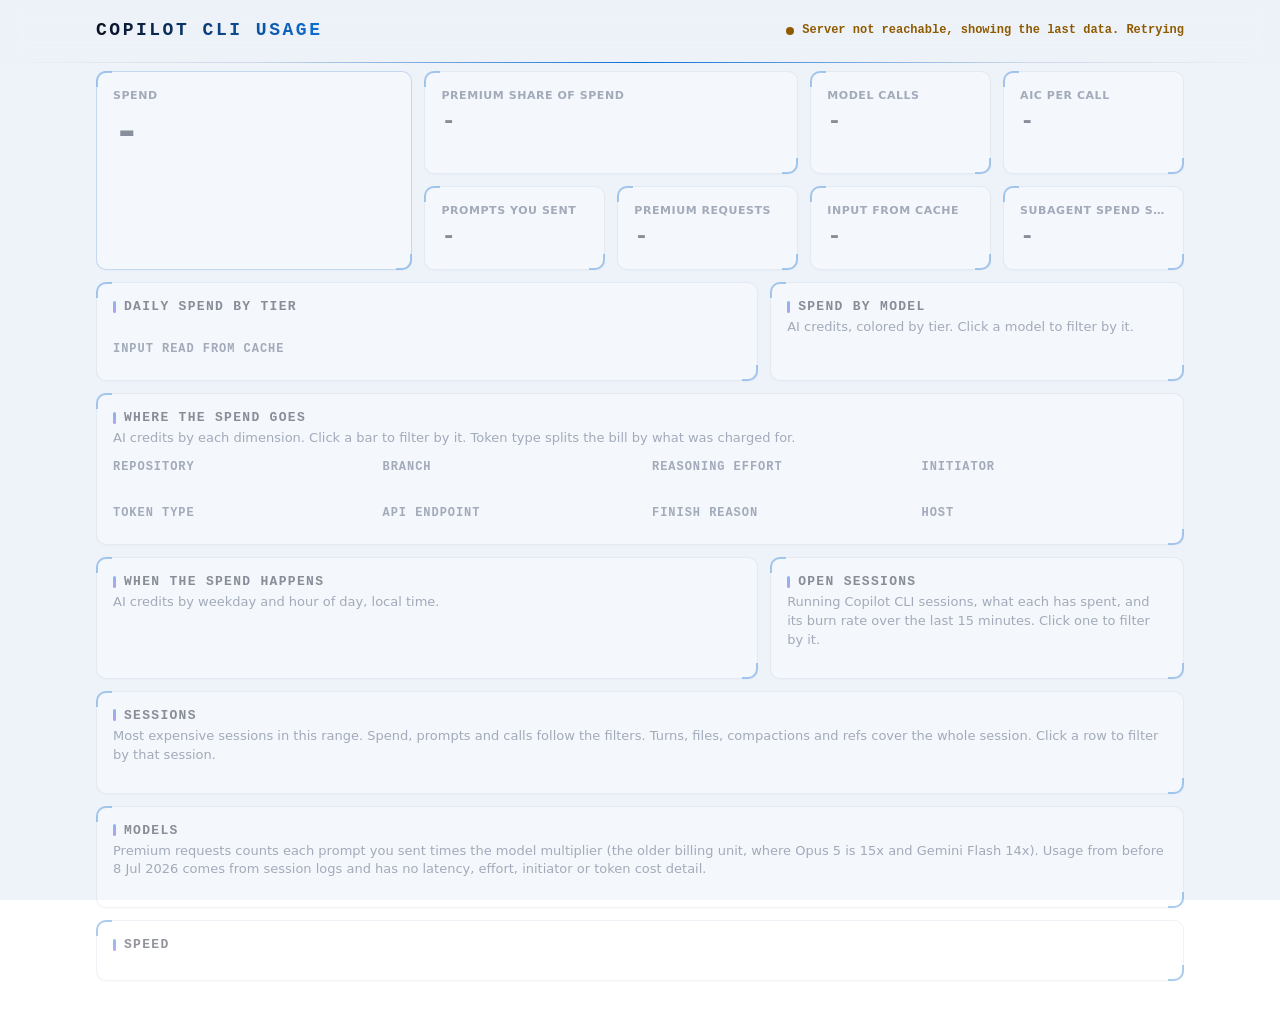
==== commit eb383204: "Give the dashboard a futuristic HUD theme Dark mode gets a navy grid backdrop, glass cards with corn" ====
--- a/dashboard.html
+++ b/dashboard.html
@@ -7,37 +7,60 @@
 <style>
 :root {
   color-scheme: light;
-  --page: #f9f9f7; --surface: #fcfcfb;
-  --text: #0b0b0b; --text-2: #52514e; --muted: #6f6d68;
-  --grid: #e1e0d9; --axis: #c3c2b7; --border: rgba(11,11,11,.10);
-  --premium: #2a78d6; --standard: #eb6834; --light: #1baf7a;
-  --live: #0ca30c; --neutral: #898781; --focus: #2a78d6;
+  --page: #eef2f9; --surface: rgba(255,255,255,.82); --solid: #ffffff;
+  --text: #0a1020; --text-2: #46536e; --muted: #64708a;
+  --grid: #dde4f0; --axis: #b9c4d8; --border: rgba(20,60,120,.14);
+  --accent: #0b6fd6; --accent-2: #6b3fe0;
+  --premium: #1877e0; --standard: #e2622b; --light: #0f9f70;
+  --live: #0f9f70; --neutral: #7c89a6; --focus: #0b6fd6;
   --danger: #c4322a; --warn: #8f5b00; --ok: #0f7f52;
+  --hero: linear-gradient(90deg, var(--text), var(--accent));
+  --backdrop: linear-gradient(var(--page), var(--page));
+  --card-glow: 0 1px 2px rgba(20,40,80,.06); --card-glow-hover: 0 6px 24px rgba(20,60,120,.12);
+  --mark-glow: none; --lit: none;
+  --mono: ui-monospace, "Cascadia Code", "JetBrains Mono", "SF Mono", Consolas, monospace;
 }
 @media (prefers-color-scheme: dark) {
   :root {
     color-scheme: dark;
-    --page: #0d0d0d; --surface: #1a1a19;
-    --text: #fff; --text-2: #c3c2b7; --muted: #898781;
-    --grid: #2c2c2a; --axis: #383835; --border: rgba(255,255,255,.10);
-    --premium: #3987e5; --standard: #d95926; --light: #199e70; --focus: #6aa7f0;
-    --danger: #f0655a; --warn: #e0a030; --ok: #35b57c;
+    --page: #05070d; --surface: rgba(16,24,42,.66); --solid: #0d1424;
+    --text: #e8f1ff; --text-2: #9db0d0; --muted: #7a8cae;
+    --grid: #1a2640; --axis: #2b3b5e; --border: rgba(120,190,255,.16);
+    --accent: #4cc2ff; --accent-2: #a06bff;
+    --premium: #4cc2ff; --standard: #ff8a4c; --light: #2ee6a6;
+    --live: #2ee6a6; --neutral: #8193ba; --focus: #8fd8ff;
+    --danger: #ff5d6c; --warn: #ffb547; --ok: #2ee6a6;
+    --hero: linear-gradient(90deg, #ffffff 20%, var(--accent));
+    --backdrop:
+      radial-gradient(1100px 520px at 8% -8%, rgba(76,194,255,.13), transparent 70%),
+      radial-gradient(900px 480px at 100% 0%, rgba(160,107,255,.11), transparent 70%),
+      linear-gradient(rgba(120,190,255,.035) 1px, transparent 1px) 0 0 / 100% 40px,
+      linear-gradient(90deg, rgba(120,190,255,.035) 1px, transparent 1px) 0 0 / 40px 100%,
+      linear-gradient(var(--page), var(--page));
+    --card-glow: inset 0 1px 0 rgba(255,255,255,.04), 0 8px 32px rgba(0,0,0,.35);
+    --card-glow-hover: inset 0 1px 0 rgba(255,255,255,.06), 0 0 0 1px rgba(76,194,255,.22), 0 0 32px rgba(76,194,255,.10);
+    --mark-glow: drop-shadow(0 0 4px currentColor); --lit: 0 0 10px;
   }
 }
 * { box-sizing: border-box; }
-body { margin: 0; background: var(--page); color: var(--text);
+body { margin: 0; background: var(--backdrop); background-attachment: fixed; color: var(--text); overflow-x: clip;
   font: 14px/1.45 system-ui, -apple-system, "Segoe UI", sans-serif; }
 main { max-width: 1120px; margin: 0 auto; padding: 0 16px 48px; }
 main.loading section { opacity: .45; pointer-events: none; }
 :focus-visible { outline: 2px solid var(--focus); outline-offset: 2px; }
-.bar { background: var(--page); padding: 20px 0 8px; z-index: 5; }
+.bar { padding: 20px calc(50vw - 50%) 10px; margin: 0 calc(50% - 50vw) 8px; z-index: 5;
+  background: color-mix(in srgb, var(--page) 72%, transparent); backdrop-filter: blur(12px); -webkit-backdrop-filter: blur(12px);
+  border-bottom: 1px solid transparent; border-image: linear-gradient(90deg, transparent, var(--border) 20%, var(--accent) 50%, var(--border) 80%, transparent) 1; }
 @media (min-width: 821px) { .bar { position: sticky; top: 0; } }
 header { display: flex; align-items: baseline; justify-content: space-between; gap: 16px; flex-wrap: wrap; }
-h1 { font-size: 20px; margin: 0; font-weight: 600; }
-h2 { font-size: 14px; margin: 0 0 2px; font-weight: 600; }
+h1 { font: 600 18px var(--mono); margin: 0; letter-spacing: .14em; text-transform: uppercase;
+  background: var(--hero); -webkit-background-clip: text; background-clip: text; color: transparent; }
+h2 { font: 600 13px var(--mono); margin: 0 0 4px; letter-spacing: .1em; text-transform: uppercase; display: flex; align-items: center; gap: 8px; }
+h2::before { content: ""; width: 3px; height: 12px; border-radius: 2px; background: linear-gradient(var(--accent), var(--accent-2)); box-shadow: var(--lit) var(--accent); }
 .sub { color: var(--text-2); font-size: 13px; margin: 0 0 12px; }
 .status { color: var(--text-2); font-size: 13px; display: flex; align-items: center; gap: 8px; }
-.pulse { width: 8px; height: 8px; border-radius: 50%; background: var(--live); animation: pulse 2s infinite; }
+.status { font-family: var(--mono); font-size: 12px; }
+.pulse { width: 8px; height: 8px; border-radius: 50%; background: var(--live); color: var(--live); box-shadow: var(--lit) currentColor; animation: pulse 2s infinite; }
 .status.stale { color: var(--warn); font-weight: 600; }
 .status.stale .pulse { background: var(--warn); animation: none; }
 @media (prefers-reduced-motion: reduce) { .pulse { animation: none; } }
@@ -49,40 +72,55 @@
 .filters.dims { padding: 12px; background: var(--surface); border: 1px solid var(--border); border-radius: 10px; }
 .filters label.inline { flex-direction: row; align-items: center; gap: 6px; }
 .filters label { color: var(--text-2); font-size: 12px; display: flex; flex-direction: column; gap: 2px; }
-.filters select, .filters input { font: inherit; font-size: 13px; color: var(--text); background: var(--surface);
+.filters select, .filters input { font: inherit; font-size: 13px; color: var(--text); background: var(--solid); transition: border-color .2s, box-shadow .2s;
   border: 1px solid var(--border); border-radius: 6px; padding: 5px 8px; max-width: 220px; }
-.filters .on { border-color: var(--text-2); }
+.filters .on { border-color: var(--accent); box-shadow: var(--lit) color-mix(in srgb, var(--accent) 40%, transparent); }
+.filters select:hover, .filters input:hover { border-color: var(--accent); }
 .filters .gap { width: 12px; }
 .filters .clear { text-decoration: underline; }
 .filters .push { margin-left: auto; display: flex; gap: 4px; }
-.filters .chip { color: var(--text); background: var(--surface); border-color: var(--text-2); border-radius: 999px; }
+.filters .chip { color: var(--text); background: color-mix(in srgb, var(--accent) 12%, transparent); border-color: var(--accent); border-radius: 999px; }
 @media (pointer: coarse) { .filters button, .filters select, .filters input { min-height: 44px; } }
 .notice { display: flex; gap: 12px; align-items: center; flex-wrap: wrap; margin: 0 0 12px; padding: 12px 16px;
-  border: 1px solid var(--border); border-radius: 10px; background: var(--surface); color: var(--text-2); }
+  border: 1px solid color-mix(in srgb, var(--warn) 50%, var(--border)); border-radius: 10px; background: var(--surface); color: var(--text-2); }
 .notice[hidden] { display: none; }
 .notice button { font: inherit; color: var(--text); background: none; border: 1px solid var(--text-2); border-radius: 6px; padding: 4px 12px; cursor: pointer; }
 .filters button { font: inherit; color: var(--text-2); background: none; border: 1px solid transparent;
-  border-radius: 6px; padding: 5px 12px; cursor: pointer; }
+  border-radius: 6px; padding: 5px 12px; cursor: pointer; transition: color .2s, background-color .2s, border-color .2s, box-shadow .2s; }
 .filters button:hover { background: var(--border); }
 .filters button[aria-expanded] { border-color: var(--border); }
 .filters button[aria-expanded=true] { color: var(--text); background: var(--surface); }
-.filters button[aria-pressed=true] { color: var(--text); background: var(--surface); border-color: var(--border); font-weight: 600; }
-
-.card { background: var(--surface); border: 1px solid var(--border); border-radius: 10px; padding: 16px; }
+.filters button[aria-pressed=true] { color: var(--accent); background: color-mix(in srgb, var(--accent) 10%, transparent);
+  border-color: var(--accent); font-weight: 600; box-shadow: var(--lit) color-mix(in srgb, var(--accent) 35%, transparent); }
+
+.card { position: relative; background: var(--surface); border: 1px solid var(--border); border-radius: 10px; padding: 16px;
+  box-shadow: var(--card-glow); backdrop-filter: blur(8px); -webkit-backdrop-filter: blur(8px); transition: box-shadow .25s ease-out, border-color .25s ease-out; }
+.card:hover { box-shadow: var(--card-glow-hover); }
+.card::before, .card::after { content: ""; position: absolute; width: 14px; height: 14px; pointer-events: none; border: 0 solid var(--accent); opacity: .75; }
+.card::before { top: -1px; left: -1px; border-width: 2px 0 0 2px; border-top-left-radius: 10px; }
+.card::after { bottom: -1px; right: -1px; border-width: 0 2px 2px 0; border-bottom-right-radius: 10px; }
+@media (prefers-reduced-motion: no-preference) {
+  .card { animation: rise .45s ease-out both; }
+  section:nth-of-type(2) .card { animation-delay: 60ms; } section:nth-of-type(3) .card { animation-delay: 120ms; }
+  section:nth-of-type(n+4) .card { animation-delay: 180ms; }
+}
+@keyframes rise { from { opacity: 0; transform: translateY(10px); } }
 .kpis { display: grid; grid-template-columns: minmax(300px, 1fr) 2.4fr; gap: 12px; }
 .kpi-grid { display: grid; grid-template-columns: repeat(12, 1fr); gap: 12px; }
 .kpi-grid .kpi { grid-column: span 3; }
 .kpi-grid .kpi.wide { grid-column: span 6; }
-.kpi .label { color: var(--text-2); font-size: 13px; }
-.kpi .value { font-size: 28px; font-weight: 600; line-height: 1.2; margin-top: 4px; }
-.kpi.hero .value { font-size: clamp(34px, 4.4vw, 46px); line-height: 1.1; white-space: nowrap; }
-.kpi .unit { font-size: .45em; font-weight: 500; color: var(--text-2); margin-left: 6px; }
+.kpi .label { color: var(--text-2); font-size: 11px; font-weight: 600; letter-spacing: .05em; text-transform: uppercase; white-space: nowrap; overflow: hidden; text-overflow: ellipsis; }
+.kpi .value { font: 600 28px/1.2 var(--mono); letter-spacing: -.02em; margin-top: 4px; }
+.kpi.hero .value { font-size: clamp(34px, 4.4vw, 46px); line-height: 1.1; white-space: nowrap;
+  background: var(--hero); -webkit-background-clip: text; background-clip: text; color: transparent; }
+.kpi.hero { border-color: color-mix(in srgb, var(--accent) 35%, var(--border)); }
+.kpi .unit { font-size: .4em; font-weight: 500; letter-spacing: .1em; color: var(--text-2); -webkit-text-fill-color: var(--text-2); margin-left: 8px; }
 .delta { display: inline-block; padding: 0 6px; border: 1px solid var(--border); border-radius: 999px;
   color: var(--text); font-weight: 600; font-variant-numeric: tabular-nums; }
 .budget { margin-top: 14px; padding-top: 12px; border-top: 1px solid var(--grid); }
 .budget[hidden] { display: none; }
 .meter { position: relative; height: 8px; border-radius: 4px; background: var(--grid); }
-.meter .fill { display: block; height: 100%; border-radius: 4px; background: var(--state); }
+.meter .fill { display: block; height: 100%; border-radius: 4px; background: var(--state); box-shadow: var(--lit) var(--state); }
 .meter .mark { position: absolute; top: -3px; width: 2px; height: 14px; background: var(--text); }
 .budget .state { color: var(--state); }
 .budget.ok { --state: var(--ok); } .budget.warn { --state: var(--warn); } .budget.danger { --state: var(--danger); }
@@ -92,7 +130,7 @@
 
 .kpi-grid .value { font-size: 24px; }
 .breakdowns { display: grid; grid-template-columns: repeat(4, minmax(0, 1fr)); gap: 24px; }
-h3 { font-size: 13px; font-weight: 600; margin: 0 0 8px; color: var(--text-2); }
+h3 { font: 600 12px var(--mono); letter-spacing: .08em; text-transform: uppercase; margin: 0 0 8px; color: var(--text-2); }
 .card > h3 { margin-top: 16px; }
 .pick { cursor: pointer; }
 .grid { display: grid; grid-template-columns: 1.6fr 1fr; gap: 12px; margin-top: 12px; }
@@ -110,7 +148,8 @@
 .legend { display: flex; gap: 16px; color: var(--text-2); font-size: 13px; margin-bottom: 8px; flex-wrap: wrap; }
 .swatch { display: inline-block; width: 10px; height: 10px; border-radius: 2px; margin-right: 6px; }
 svg { display: block; width: 100%; overflow: visible; }
-svg text { fill: var(--muted); font-size: 11px; font-variant-numeric: tabular-nums; }
+svg text { fill: var(--muted); font: 11px var(--mono); }
+svg .mark { filter: var(--mark-glow); }
 svg text.val { fill: var(--text-2); }
 svg text.name { fill: var(--text); font-size: 12px; }
 .chart { position: relative; }
@@ -118,8 +157,8 @@
 .hit:hover, .hit:focus-visible { fill: var(--border); }
 .dash { display: inline-block; width: 14px; margin-right: 6px; border-top: 2px dashed var(--text-2); vertical-align: middle; }
 
-#tip { position: fixed; pointer-events: none; background: var(--surface); border: 1px solid var(--border);
-  border-radius: 8px; padding: 8px 10px; font-size: 12px; box-shadow: 0 4px 16px rgba(0,0,0,.18);
+#tip { position: fixed; pointer-events: none; background: var(--solid); border: 1px solid color-mix(in srgb, var(--accent) 45%, var(--border));
+  border-radius: 8px; padding: 8px 10px; font-size: 12px; box-shadow: 0 4px 16px rgba(0,0,0,.3), var(--lit) color-mix(in srgb, var(--accent) 25%, transparent);
   display: none; min-width: 150px; z-index: 10; }
 #tip .head { color: var(--text-2); margin-bottom: 4px; }
 #tip .row { display: flex; align-items: center; gap: 8px; }
@@ -129,10 +168,11 @@
 
 table { width: 100%; border-collapse: collapse; font-variant-numeric: tabular-nums; }
 th, td { text-align: right; padding: 7px 8px; border-bottom: 1px solid var(--grid); white-space: nowrap; }
-th { color: var(--text-2); font-weight: 500; font-size: 12px; }
+th { color: var(--text-2); font: 500 11px var(--mono); letter-spacing: .06em; text-transform: uppercase; border-bottom-color: var(--axis); }
 th.l, td.l { text-align: left; }
 tr:last-child td { border-bottom: 0; }
-th:first-child, td:first-child { position: sticky; left: 0; background-color: var(--surface); }
+th:first-child, td:first-child { position: sticky; left: 0; background-color: var(--solid); }
+tr.active td:first-child { box-shadow: inset 2px 0 0 var(--accent); }
 tr.pick:hover td, tr.pick:focus-visible td, tr.active td { background-image: linear-gradient(var(--border), var(--border)); }
 tr.pick:focus-visible { outline-offset: -2px; }
 th button { font: inherit; color: inherit; background: none; border: 0; padding: 0; cursor: pointer; }
@@ -183,8 +223,8 @@
       <div class="card kpi"><div class="label">AIC per call</div><div class="value" id="k-rate">-</div><div class="note" id="k-rate-note"></div></div>
       <div class="card kpi"><div class="label">Prompts you sent</div><div class="value" id="k-prompts">-</div><div class="note" id="k-prompts-note"></div></div>
       <div class="card kpi"><div class="label">Premium requests</div><div class="value" id="k-premium">-</div><div class="note" id="k-premium-note"></div></div>
-      <div class="card kpi"><div class="label">Input read from cache</div><div class="value" id="k-cache">-</div><div class="note" id="k-cache-note"></div></div>
-      <div class="card kpi"><div class="label">Subagent share of spend</div><div class="value" id="k-sub">-</div><div class="note" id="k-sub-note"></div></div>
+      <div class="card kpi"><div class="label">Input from cache</div><div class="value" id="k-cache">-</div><div class="note" id="k-cache-note"></div></div>
+      <div class="card kpi"><div class="label">Subagent spend share</div><div class="value" id="k-sub">-</div><div class="note" id="k-sub-note"></div></div>
     </div>
   </section>
 
@@ -324,7 +364,7 @@
 function iso(date) { return `${date.getFullYear()}-${String(date.getMonth() + 1).padStart(2, "0")}-${String(date.getDate()).padStart(2, "0")}`; }
 function parseDay(day) { const [y, m, d] = day.split("-").map(Number); return new Date(y, m - 1, d); }
 function shortDay(day) { return parseDay(day).toLocaleDateString("en-US", { month: "short", day: "numeric" }); }
-function clip(text, width) { const max = Math.max(8, Math.floor(width / 6.8)); return text.length > max ? text.slice(0, max - 1) + "…" : text; }
+function clip(text, width) { const max = Math.max(8, Math.floor(width / 7.4)); return text.length > max ? text.slice(0, max - 1) + "…" : text; }
 
 function el(tag, attrs = {}, text) {
   const node = tag === "svg" || attrs.svg ? document.createElementNS(SVG, tag) : document.createElement(tag);
@@ -497,7 +537,7 @@
     present.forEach((tier, idx) => {
       const y1 = y(base + values[tier]), y0 = y(base) - (idx ? 2 : 0);
       const isTop = idx === present.length - 1;
-      svg.append(s("path", { d: roundedTop(x, y1, barW, Math.max(1, y0 - y1), isTop ? 4 : 0), fill: css(tier) }));
+      svg.append(s("path", { class: "mark", d: roundedTop(x, y1, barW, Math.max(1, y0 - y1), isTop ? 4 : 0), fill: "currentColor", style: `color:${css(tier)}` }));
       base += values[tier];
     });
     if (i % labelEvery === 0) svg.append(s("text", { x: cx, y: H - 6, "text-anchor": "middle" }, slot.label));
@@ -575,7 +615,7 @@
     const name = s("text", { class: "name", x: 0, y: y0 + 12 }, clip(entry.name, W));
     if (entry.active) name.style.fontWeight = 600;
     svg.append(name);
-    svg.append(s("path", { d: roundedRight(0, y0 + 17, w, 10, 4), fill: entry.color || css("neutral") }));
+    svg.append(s("path", { class: entry.color ? "mark" : "", d: roundedRight(0, y0 + 17, w, 10, 4), fill: "currentColor", style: `color:${entry.color || css("neutral")}` }));
     svg.append(s("text", { class: "val", x: w + 6, y: y0 + 26 }, `${fmt(entry.aic)} · ${pct(entry.aic / total)}`));
     const hit = s("rect", { class: "hit", x: 0, y: y0, width: W, height: rowH - 2, rx: 4 });
     const lines = [{ color: entry.color || css("neutral"), value: fmt(entry.aic) + " AIC", label: pct(entry.aic / total) + " of spend" }];
@@ -616,7 +656,8 @@
     for (let h = 0; h < 24; h++) {
       const v = cells.get(d * 24 + h), aic = Math.max(0, v?.aic || 0);
       const cell = s("rect", { x: left + size * h + gap / 2, y: topRoom + size * d + gap / 2, width: size - gap, height: size - gap, rx: 3,
-        fill: aic > 0.5 ? css("premium") : css("grid"), "fill-opacity": aic > 0.5 ? 0.12 + 0.88 * (aic / max) : 0.6 });
+        class: aic > 0.5 ? "mark" : "", style: `color:${css("premium")}`,
+        fill: aic > 0.5 ? "currentColor" : css("grid"), "fill-opacity": aic > 0.5 ? 0.12 + 0.88 * (aic / max) : 0.6 });
       hoverable(cell, `${name} ${String(h).padStart(2, "0")}:00`, [
         { color: css("premium"), value: fmt(aic) + " AIC", label: v ? `${fmt(v.calls)} calls` : "no calls" }]);
       svg.append(cell);
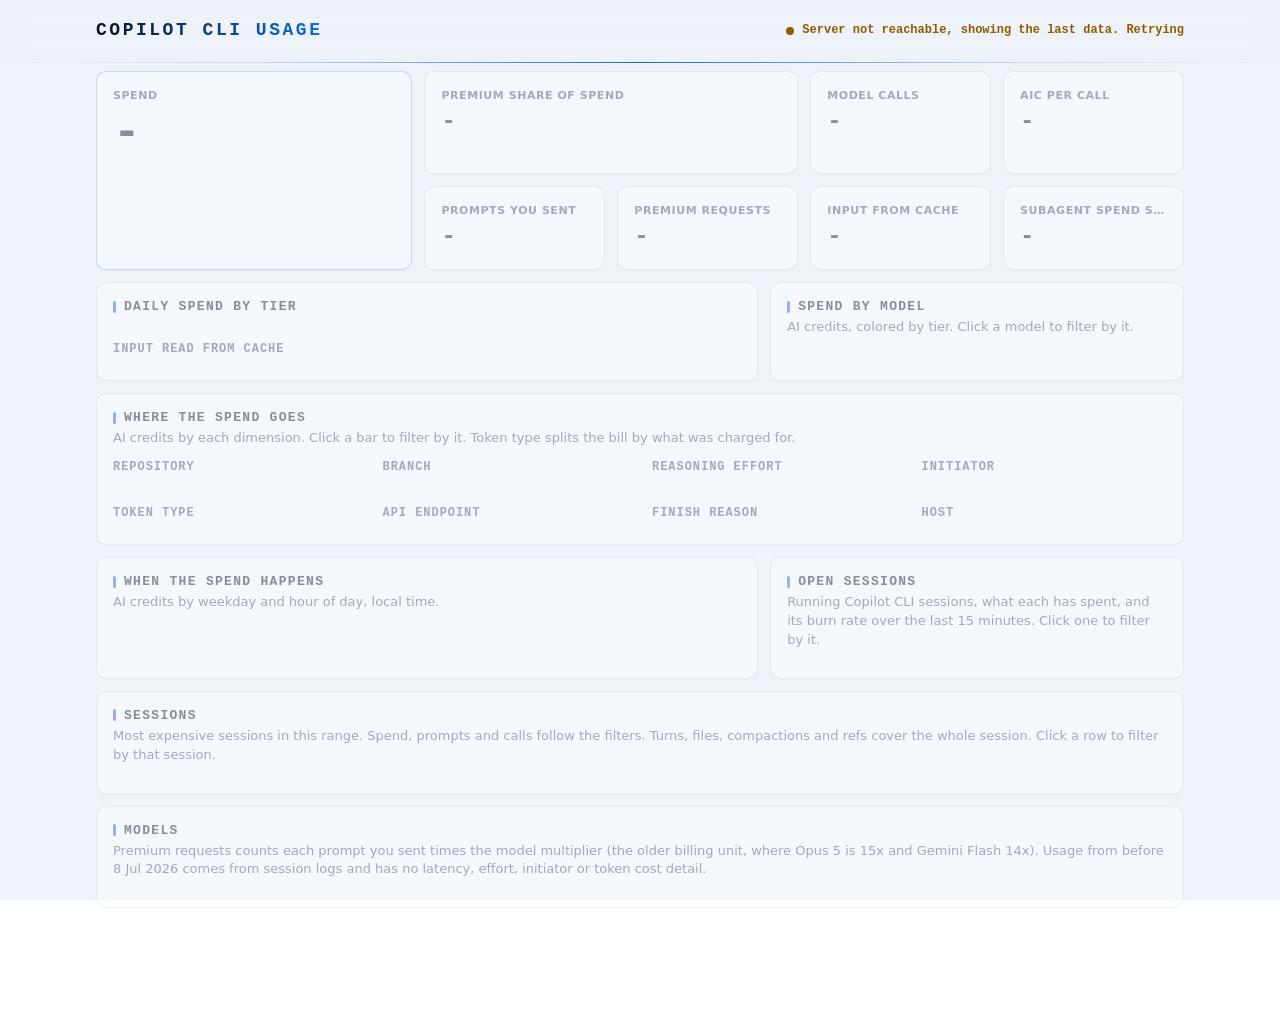
==== commit 49f3e6c6: "Remove corner brackets from dashboard cards" ====
--- a/dashboard.html
+++ b/dashboard.html
@@ -93,12 +93,9 @@
 .filters button[aria-pressed=true] { color: var(--accent); background: color-mix(in srgb, var(--accent) 10%, transparent);
   border-color: var(--accent); font-weight: 600; box-shadow: var(--lit) color-mix(in srgb, var(--accent) 35%, transparent); }
 
-.card { position: relative; background: var(--surface); border: 1px solid var(--border); border-radius: 10px; padding: 16px;
+.card { background: var(--surface); border: 1px solid var(--border); border-radius: 10px; padding: 16px;
   box-shadow: var(--card-glow); backdrop-filter: blur(8px); -webkit-backdrop-filter: blur(8px); transition: box-shadow .25s ease-out, border-color .25s ease-out; }
 .card:hover { box-shadow: var(--card-glow-hover); }
-.card::before, .card::after { content: ""; position: absolute; width: 14px; height: 14px; pointer-events: none; border: 0 solid var(--accent); opacity: .75; }
-.card::before { top: -1px; left: -1px; border-width: 2px 0 0 2px; border-top-left-radius: 10px; }
-.card::after { bottom: -1px; right: -1px; border-width: 0 2px 2px 0; border-bottom-right-radius: 10px; }
 @media (prefers-reduced-motion: no-preference) {
   .card { animation: rise .45s ease-out both; }
   section:nth-of-type(2) .card { animation-delay: 60ms; } section:nth-of-type(3) .card { animation-delay: 120ms; }
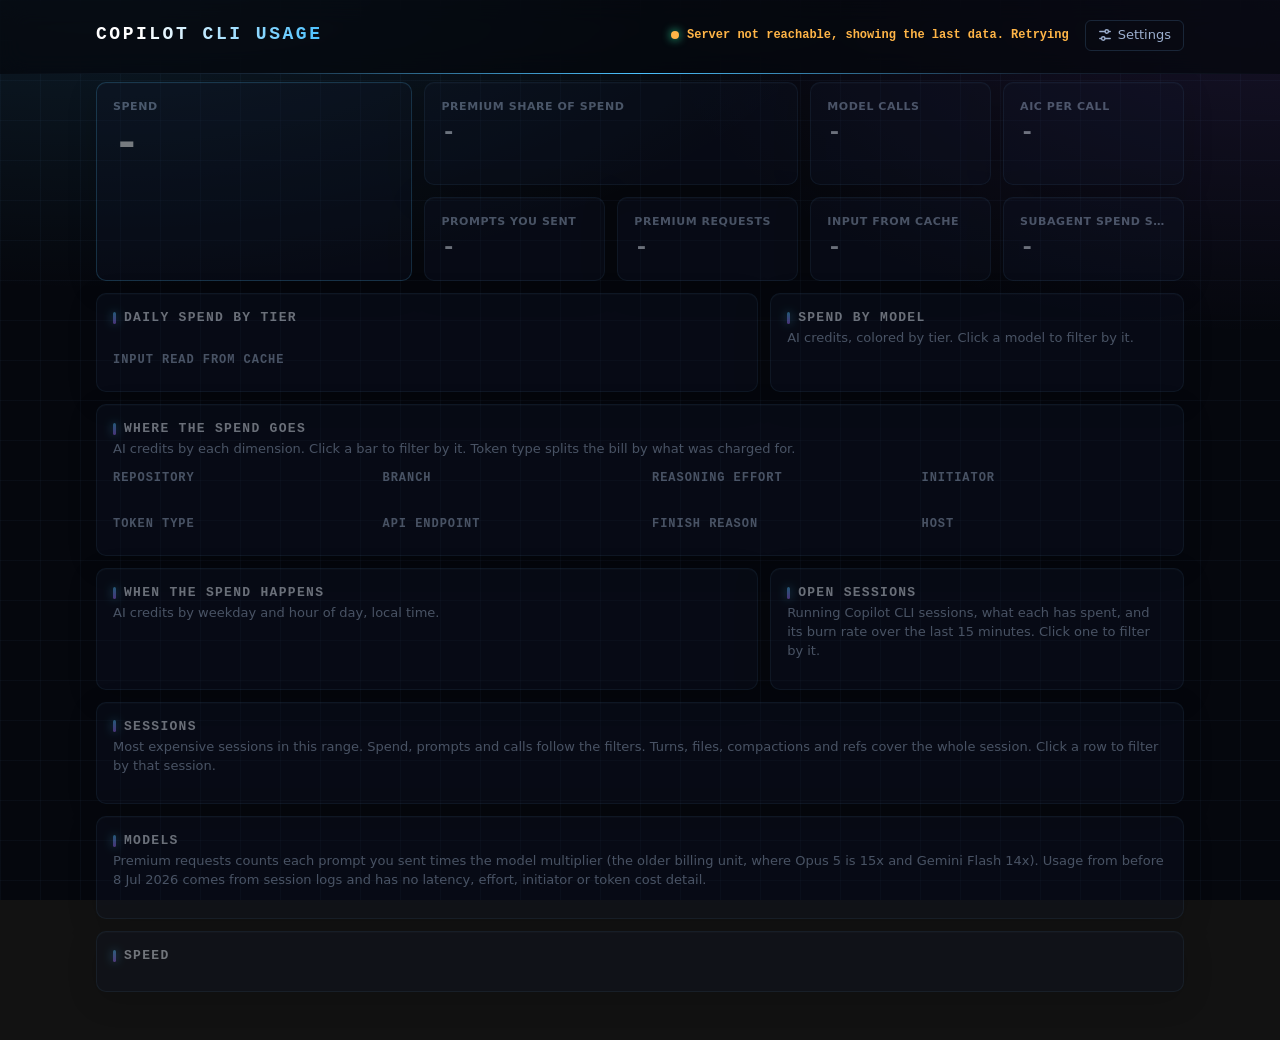
==== commit 357e6d14: "Add settings dialog with 12 selectable dashboard themes Themes are token sets scoped by a data-theme" ====
--- a/dashboard.html
+++ b/dashboard.html
@@ -4,8 +4,19 @@
 <meta charset="utf-8">
 <meta name="viewport" content="width=device-width, initial-scale=1">
 <title>Copilot CLI usage</title>
+<script>
+// Runs before first paint so the saved theme doesn't flash in late.
+let theme = "hud";
+try { theme = localStorage.getItem("theme") || theme; } catch {}
+document.documentElement.dataset.theme = theme;
+</script>
 <style>
 :root {
+  --mono: ui-monospace, "Cascadia Code", "JetBrains Mono", "SF Mono", Consolas, monospace;
+  --sans: system-ui, -apple-system, "Segoe UI", sans-serif;
+}
+/* Themes are scoped by attribute, not :root, so the settings dialog can preview each one on its own card. */
+:root, [data-theme] {
   color-scheme: light;
   --page: #eef2f9; --surface: rgba(255,255,255,.82); --solid: #ffffff;
   --text: #0a1020; --text-2: #46536e; --muted: #64708a;
@@ -17,34 +28,181 @@
   --hero: linear-gradient(90deg, var(--text), var(--accent));
   --backdrop: linear-gradient(var(--page), var(--page));
   --card-glow: 0 1px 2px rgba(20,40,80,.06); --card-glow-hover: 0 6px 24px rgba(20,60,120,.12);
-  --mark-glow: none; --lit: none;
-  --mono: ui-monospace, "Cascadia Code", "JetBrains Mono", "SF Mono", Consolas, monospace;
-}
-@media (prefers-color-scheme: dark) {
-  :root {
-    color-scheme: dark;
-    --page: #05070d; --surface: rgba(16,24,42,.66); --solid: #0d1424;
-    --text: #e8f1ff; --text-2: #9db0d0; --muted: #7a8cae;
-    --grid: #1a2640; --axis: #2b3b5e; --border: rgba(120,190,255,.16);
-    --accent: #4cc2ff; --accent-2: #a06bff;
-    --premium: #4cc2ff; --standard: #ff8a4c; --light: #2ee6a6;
-    --live: #2ee6a6; --neutral: #8193ba; --focus: #8fd8ff;
-    --danger: #ff5d6c; --warn: #ffb547; --ok: #2ee6a6;
-    --hero: linear-gradient(90deg, #ffffff 20%, var(--accent));
-    --backdrop:
-      radial-gradient(1100px 520px at 8% -8%, rgba(76,194,255,.13), transparent 70%),
-      radial-gradient(900px 480px at 100% 0%, rgba(160,107,255,.11), transparent 70%),
-      linear-gradient(rgba(120,190,255,.035) 1px, transparent 1px) 0 0 / 100% 40px,
-      linear-gradient(90deg, rgba(120,190,255,.035) 1px, transparent 1px) 0 0 / 40px 100%,
-      linear-gradient(var(--page), var(--page));
-    --card-glow: inset 0 1px 0 rgba(255,255,255,.04), 0 8px 32px rgba(0,0,0,.35);
-    --card-glow-hover: inset 0 1px 0 rgba(255,255,255,.06), 0 0 0 1px rgba(76,194,255,.22), 0 0 32px rgba(76,194,255,.10);
-    --mark-glow: drop-shadow(0 0 4px currentColor); --lit: 0 0 10px;
-  }
+  --mark-glow: none; --lit: none; --hover: var(--border);
+  --body: var(--sans); --head: var(--mono); --num: var(--mono); --caps: uppercase; --track: 1; --radius: 10px;
+}
+[data-theme="hud"] {
+  color-scheme: dark;
+  --page: #05070d; --surface: rgba(16,24,42,.66); --solid: #0d1424;
+  --text: #e8f1ff; --text-2: #9db0d0; --muted: #7a8cae;
+  --grid: #1a2640; --axis: #2b3b5e; --border: rgba(120,190,255,.16);
+  --accent: #4cc2ff; --accent-2: #a06bff;
+  --premium: #4cc2ff; --standard: #ff8a4c; --light: #2ee6a6;
+  --live: #2ee6a6; --neutral: #8193ba; --focus: #8fd8ff;
+  --danger: #ff5d6c; --warn: #ffb547; --ok: #2ee6a6;
+  --hero: linear-gradient(90deg, #ffffff 20%, var(--accent));
+  --backdrop:
+    radial-gradient(1100px 520px at 8% -8%, rgba(76,194,255,.13), transparent 70%),
+    radial-gradient(900px 480px at 100% 0%, rgba(160,107,255,.11), transparent 70%),
+    linear-gradient(rgba(120,190,255,.035) 1px, transparent 1px) 0 0 / 100% 40px,
+    linear-gradient(90deg, rgba(120,190,255,.035) 1px, transparent 1px) 0 0 / 40px 100%,
+    linear-gradient(var(--page), var(--page));
+  --card-glow: inset 0 1px 0 rgba(255,255,255,.04), 0 8px 32px rgba(0,0,0,.35);
+  --card-glow-hover: inset 0 1px 0 rgba(255,255,255,.06), 0 0 0 1px rgba(76,194,255,.22), 0 0 32px rgba(76,194,255,.10);
+  --mark-glow: drop-shadow(0 0 4px currentColor); --lit: 0 0 10px;
+}
+[data-theme="synthwave"] {
+  color-scheme: dark;
+  --page: #12061f; --surface: rgba(40,15,66,.66); --solid: #1c0b30;
+  --text: #fdeaff; --text-2: #cfaee6; --muted: #a184bd;
+  --grid: #2c1648; --axis: #44236b; --border: rgba(255,110,230,.2);
+  --accent: #ff4fd8; --accent-2: #ffb347;
+  --premium: #ff4fd8; --standard: #ffb347; --light: #3df5ff;
+  --live: #3df5ff; --neutral: #a58bd0; --focus: #ff9bea;
+  --danger: #ff5d6c; --warn: #ffd166; --ok: #3df5ff;
+  --hero: linear-gradient(90deg, #ffb347, #ff4fd8 55%, #a06bff);
+  --backdrop:
+    radial-gradient(1000px 520px at 50% 118%, rgba(255,79,216,.24), transparent 70%),
+    radial-gradient(700px 400px at 92% -10%, rgba(61,245,255,.10), transparent 70%),
+    linear-gradient(rgba(255,110,230,.05) 1px, transparent 1px) 0 0 / 100% 48px,
+    linear-gradient(90deg, rgba(255,110,230,.05) 1px, transparent 1px) 0 0 / 48px 100%,
+    linear-gradient(var(--page), var(--page));
+  --card-glow: inset 0 1px 0 rgba(255,255,255,.05), 0 8px 32px rgba(0,0,0,.4);
+  --card-glow-hover: 0 0 0 1px rgba(255,79,216,.35), 0 0 36px rgba(255,79,216,.16);
+  --mark-glow: drop-shadow(0 0 5px currentColor); --lit: 0 0 12px;
+}
+[data-theme="terminal"] {
+  color-scheme: dark;
+  --page: #020603; --surface: #06100a; --solid: #06100a;
+  --text: #c8ffd4; --text-2: #7fd69a; --muted: #5aa873;
+  --grid: #0f2417; --axis: #1c4029; --border: rgba(80,255,140,.22);
+  --accent: #4dff88; --accent-2: #4dff88;
+  --premium: #4dff88; --standard: #ffb000; --light: #38d6ff;
+  --live: #4dff88; --neutral: #4f9a68; --focus: #b6ffcb;
+  --danger: #ff5d5d; --warn: #ffb000; --ok: #4dff88;
+  --hero: linear-gradient(var(--accent), var(--accent));
+  --backdrop: repeating-linear-gradient(0deg, rgba(80,255,140,.04) 0 1px, transparent 1px 3px), linear-gradient(var(--page), var(--page));
+  --card-glow: none; --card-glow-hover: 0 0 0 1px rgba(77,255,136,.4), 0 0 18px rgba(77,255,136,.12);
+  --mark-glow: drop-shadow(0 0 3px currentColor); --lit: 0 0 8px;
+  --body: var(--mono); --radius: 2px;
+}
+[data-theme="graphite"] {
+  color-scheme: dark;
+  --page: #0d0d0d; --surface: #1a1a19; --solid: #1a1a19;
+  --text: #fff; --text-2: #c3c2b7; --muted: #898781;
+  --grid: #2c2c2a; --axis: #383835; --border: rgba(255,255,255,.10);
+  --accent: #3987e5; --accent-2: #3987e5;
+  --premium: #3987e5; --standard: #d95926; --light: #199e70;
+  --live: #0ca30c; --neutral: #898781; --focus: #6aa7f0;
+  --danger: #f0655a; --warn: #e0a030; --ok: #35b57c;
+  --hero: linear-gradient(var(--text), var(--text));
+  --card-glow: none; --card-glow-hover: none;
+  --head: var(--sans); --num: var(--sans); --caps: none; --track: 0;
+}
+[data-theme="nord"] {
+  color-scheme: dark;
+  --page: #2e3440; --surface: #3b4252; --solid: #3b4252;
+  --text: #eceff4; --text-2: #d8dee9; --muted: #a9b3c6;
+  --grid: #434c5e; --axis: #4c566a; --border: rgba(216,222,233,.12);
+  --accent: #88c0d0; --accent-2: #81a1c1;
+  --premium: #88c0d0; --standard: #d08770; --light: #a3be8c;
+  --live: #a3be8c; --neutral: #8f9bb3; --focus: #8fbcbb;
+  --danger: #e58f98; --warn: #ebcb8b; --ok: #a3be8c;
+  --hero: linear-gradient(var(--text), var(--text));
+  --card-glow: none; --card-glow-hover: 0 8px 24px rgba(0,0,0,.2);
+  --head: var(--sans); --num: var(--sans); --caps: none; --track: 0; --radius: 8px;
+}
+[data-theme="ember"] {
+  color-scheme: dark;
+  --page: #120c0a; --surface: rgba(40,25,19,.7); --solid: #1d130f;
+  --text: #fff1e6; --text-2: #d9b8a3; --muted: #a88a78;
+  --grid: #2e1e17; --axis: #4a3024; --border: rgba(255,150,90,.18);
+  --accent: #ff7a3d; --accent-2: #ffc15e;
+  --premium: #ff6b3d; --standard: #ffc15e; --light: #6fd6c4;
+  --live: #6fd6c4; --neutral: #b0907c; --focus: #ffb38f;
+  --danger: #ff4d6d; --warn: #ffc15e; --ok: #6fd6c4;
+  --hero: linear-gradient(90deg, #ffc15e, #ff6b3d);
+  --backdrop:
+    radial-gradient(900px 480px at 0% 0%, rgba(255,107,61,.15), transparent 70%),
+    radial-gradient(800px 420px at 100% 100%, rgba(255,193,94,.08), transparent 70%),
+    linear-gradient(var(--page), var(--page));
+  --card-glow: inset 0 1px 0 rgba(255,255,255,.04), 0 8px 32px rgba(0,0,0,.4);
+  --card-glow-hover: 0 0 0 1px rgba(255,122,61,.3), 0 0 32px rgba(255,107,61,.12);
+  --mark-glow: drop-shadow(0 0 3px currentColor); --lit: 0 0 10px;
+}
+[data-theme="blueprint"] {
+  color-scheme: dark;
+  --page: #0b3a75; --surface: rgba(255,255,255,.05); --solid: #0e4385;
+  --text: #f2f8ff; --text-2: #bcd6f5; --muted: #9bbde8;
+  --grid: #2a5a99; --axis: #5d8ac4; --border: rgba(255,255,255,.35); --hover: rgba(255,255,255,.12);
+  --accent: #ffffff; --accent-2: #9fd0ff;
+  --premium: #ffffff; --standard: #ffd166; --light: #7ee0ff;
+  --live: #7ee0ff; --neutral: #8fb4e3; --focus: #ffd166;
+  --danger: #ffa3a3; --warn: #ffd166; --ok: #9ff0c0;
+  --hero: linear-gradient(var(--text), var(--text));
+  --backdrop:
+    linear-gradient(rgba(255,255,255,.10) 1px, transparent 1px) 0 0 / 100% 100px,
+    linear-gradient(90deg, rgba(255,255,255,.10) 1px, transparent 1px) 0 0 / 100px 100%,
+    linear-gradient(rgba(255,255,255,.05) 1px, transparent 1px) 0 0 / 100% 20px,
+    linear-gradient(90deg, rgba(255,255,255,.05) 1px, transparent 1px) 0 0 / 20px 100%,
+    linear-gradient(var(--page), var(--page));
+  --card-glow: none; --card-glow-hover: 0 0 0 1px #fff;
+  --body: var(--mono); --radius: 0px;
+}
+[data-theme="brutalist"] {
+  --page: #f4f1ea; --surface: #ffffff; --solid: #ffffff;
+  --text: #000; --text-2: #2b2b2b; --muted: #555;
+  --grid: #d9d5cb; --axis: #000; --border: #000; --hover: rgba(0,0,0,.08);
+  --accent: #1d3fd8; --accent-2: #1d3fd8;
+  --premium: #1d3fd8; --standard: #e0311f; --light: #00916e;
+  --live: #00916e; --neutral: #1a1a1a; --focus: #1d3fd8;
+  --danger: #c7271a;
+  --hero: linear-gradient(var(--text), var(--text));
+  --card-glow: 4px 4px 0 #000; --card-glow-hover: 6px 6px 0 var(--accent);
+  --radius: 0px;
+}
+[data-theme="brutalist-dark"] {
+  color-scheme: dark;
+  --page: #0a0a0a; --surface: #141414; --solid: #141414;
+  --text: #fff; --text-2: #d4d4d4; --muted: #a3a3a3;
+  --grid: #2a2a2a; --axis: #fff; --border: #fff; --hover: rgba(255,255,255,.1);
+  --accent: #ffe600; --accent-2: #ffe600;
+  --premium: #5b7cff; --standard: #ff4a36; --light: #00d19f;
+  --live: #00d19f; --neutral: #e5e5e5; --focus: #ffe600;
+  --danger: #ff6b5c; --warn: #ffc94d; --ok: #35d6a0;
+  --hero: linear-gradient(var(--text), var(--text));
+  --card-glow: 4px 4px 0 #fff; --card-glow-hover: 6px 6px 0 var(--accent);
+  --radius: 0px;
+}
+[data-theme="candy"] {
+  --page: #fdf4ff; --surface: rgba(255,255,255,.85); --solid: #ffffff;
+  --text: #2a1540; --text-2: #5f4b7a; --muted: #7a6894;
+  --grid: #efe0f7; --axis: #d5bfe6; --border: rgba(140,80,200,.18);
+  --accent: #c026d3; --accent-2: #6d5efc;
+  --premium: #a855f7; --standard: #ec4899; --light: #0d9488;
+  --live: #0d9488; --neutral: #9d8bb8; --focus: #c026d3;
+  --hero: linear-gradient(90deg, #c026d3, #6d5efc);
+  --backdrop:
+    radial-gradient(800px 420px at 0% 0%, rgba(236,72,153,.13), transparent 70%),
+    radial-gradient(800px 420px at 100% 0%, rgba(109,94,252,.13), transparent 70%),
+    linear-gradient(var(--page), var(--page));
+  --card-glow: 0 2px 10px rgba(140,80,200,.08); --card-glow-hover: 0 10px 30px rgba(140,80,200,.18);
+  --head: var(--sans); --num: var(--sans); --caps: none; --track: 0; --radius: 18px;
+}
+[data-theme="paper"] {
+  --page: #f9f9f7; --surface: #fcfcfb; --solid: #fcfcfb;
+  --text: #0b0b0b; --text-2: #52514e; --muted: #6f6d68;
+  --grid: #e1e0d9; --axis: #c3c2b7; --border: rgba(11,11,11,.10);
+  --accent: #2a78d6; --accent-2: #2a78d6;
+  --premium: #2a78d6; --standard: #eb6834; --light: #1baf7a;
+  --live: #0ca30c; --neutral: #898781;  --focus: #2a78d6;
+  --hero: linear-gradient(var(--text), var(--text));
+  --card-glow: none; --card-glow-hover: none;
+  --head: var(--sans); --num: var(--sans); --caps: none; --track: 0;
 }
 * { box-sizing: border-box; }
 body { margin: 0; background: var(--backdrop); background-attachment: fixed; color: var(--text); overflow-x: clip;
-  font: 14px/1.45 system-ui, -apple-system, "Segoe UI", sans-serif; }
+  font: 14px/1.45 var(--body); }
 main { max-width: 1120px; margin: 0 auto; padding: 0 16px 48px; }
 main.loading section { opacity: .45; pointer-events: none; }
 :focus-visible { outline: 2px solid var(--focus); outline-offset: 2px; }
@@ -53,13 +211,40 @@
   border-bottom: 1px solid transparent; border-image: linear-gradient(90deg, transparent, var(--border) 20%, var(--accent) 50%, var(--border) 80%, transparent) 1; }
 @media (min-width: 821px) { .bar { position: sticky; top: 0; } }
 header { display: flex; align-items: baseline; justify-content: space-between; gap: 16px; flex-wrap: wrap; }
-h1 { font: 600 18px var(--mono); margin: 0; letter-spacing: .14em; text-transform: uppercase;
+h1 { font: 600 18px var(--head); margin: 0; letter-spacing: calc(.14em * var(--track)); text-transform: var(--caps);
   background: var(--hero); -webkit-background-clip: text; background-clip: text; color: transparent; }
-h2 { font: 600 13px var(--mono); margin: 0 0 4px; letter-spacing: .1em; text-transform: uppercase; display: flex; align-items: center; gap: 8px; }
+h2 { font: 600 13px var(--head); margin: 0 0 4px; letter-spacing: calc(.1em * var(--track)); text-transform: var(--caps); display: flex; align-items: center; gap: 8px; }
 h2::before { content: ""; width: 3px; height: 12px; border-radius: 2px; background: linear-gradient(var(--accent), var(--accent-2)); box-shadow: var(--lit) var(--accent); }
 .sub { color: var(--text-2); font-size: 13px; margin: 0 0 12px; }
 .status { color: var(--text-2); font-size: 13px; display: flex; align-items: center; gap: 8px; }
-.status { font-family: var(--mono); font-size: 12px; }
+.status { font-family: var(--head); font-size: 12px; }
+.tools { display: flex; align-items: center; gap: 16px; }
+.ghost { font: inherit; font-size: 13px; color: var(--text-2); background: none; border: 1px solid var(--border); border-radius: 6px;
+  padding: 5px 12px; cursor: pointer; display: inline-flex; align-items: center; gap: 6px; transition: color .2s, border-color .2s; }
+.ghost:hover { color: var(--text); border-color: var(--accent); }
+.ghost svg { width: 14px; height: 14px; }
+@media (pointer: coarse) { .ghost { min-height: 44px; } }
+
+dialog { width: min(640px, calc(100vw - 32px)); padding: 0; color: var(--text); background: var(--solid);
+  border: 1px solid color-mix(in srgb, var(--accent) 40%, var(--border)); border-radius: var(--radius); box-shadow: 0 24px 80px rgba(0,0,0,.5); }
+dialog::backdrop { background: rgba(0,0,0,.55); backdrop-filter: blur(4px); }
+dialog form { padding: 20px; }
+dialog header { align-items: center; margin-bottom: 16px; }
+dialog fieldset { border: 0; margin: 0; padding: 0; }
+dialog legend { padding: 0; margin-bottom: 2px; font-weight: 600; }
+.themes { display: grid; grid-template-columns: repeat(auto-fill, minmax(170px, 1fr)); gap: 12px; }
+.theme { display: block; cursor: pointer; border: 1px solid var(--border); border-radius: var(--radius); overflow: hidden;
+  background: var(--backdrop); color: var(--text); font-family: var(--body); transition: box-shadow .2s, border-color .2s; }
+.theme input { position: absolute; opacity: 0; pointer-events: none; }
+.theme:hover { border-color: var(--accent); }
+.theme:has(input:checked) { border-color: var(--accent); box-shadow: 0 0 0 2px var(--accent); }
+.theme:has(input:focus-visible) { outline: 2px solid var(--focus); outline-offset: 3px; }
+.theme .mini { margin: 12px 12px 0; padding: 10px; height: 64px; display: flex; align-items: flex-end; gap: 5px;
+  background: var(--surface); border: 1px solid var(--border); border-radius: var(--radius); }
+.theme .mini i { flex: 1; border-radius: 2px 2px 0 0; box-shadow: var(--lit) currentColor; background: currentColor; }
+.theme .name { display: flex; justify-content: space-between; gap: 8px; padding: 10px 12px; font-size: 13px; font-weight: 600; }
+.theme .name small { font-weight: 400; color: var(--text-2); }
+
 .pulse { width: 8px; height: 8px; border-radius: 50%; background: var(--live); color: var(--live); box-shadow: var(--lit) currentColor; animation: pulse 2s infinite; }
 .status.stale { color: var(--warn); font-weight: 600; }
 .status.stale .pulse { background: var(--warn); animation: none; }
@@ -69,7 +254,7 @@
 .filters { display: flex; gap: 4px; margin: 12px 0 0; flex-wrap: wrap; align-items: center; }
 .filters.dims, .filters.chips { margin: 0 0 12px; gap: 8px; }
 .filters.chips:empty, .filters[hidden] { display: none; }
-.filters.dims { padding: 12px; background: var(--surface); border: 1px solid var(--border); border-radius: 10px; }
+.filters.dims { padding: 12px; background: var(--surface); border: 1px solid var(--border); border-radius: var(--radius); }
 .filters label.inline { flex-direction: row; align-items: center; gap: 6px; }
 .filters label { color: var(--text-2); font-size: 12px; display: flex; flex-direction: column; gap: 2px; }
 .filters select, .filters input { font: inherit; font-size: 13px; color: var(--text); background: var(--solid); transition: border-color .2s, box-shadow .2s;
@@ -82,18 +267,18 @@
 .filters .chip { color: var(--text); background: color-mix(in srgb, var(--accent) 12%, transparent); border-color: var(--accent); border-radius: 999px; }
 @media (pointer: coarse) { .filters button, .filters select, .filters input { min-height: 44px; } }
 .notice { display: flex; gap: 12px; align-items: center; flex-wrap: wrap; margin: 0 0 12px; padding: 12px 16px;
-  border: 1px solid color-mix(in srgb, var(--warn) 50%, var(--border)); border-radius: 10px; background: var(--surface); color: var(--text-2); }
+  border: 1px solid color-mix(in srgb, var(--warn) 50%, var(--border)); border-radius: var(--radius); background: var(--surface); color: var(--text-2); }
 .notice[hidden] { display: none; }
 .notice button { font: inherit; color: var(--text); background: none; border: 1px solid var(--text-2); border-radius: 6px; padding: 4px 12px; cursor: pointer; }
 .filters button { font: inherit; color: var(--text-2); background: none; border: 1px solid transparent;
   border-radius: 6px; padding: 5px 12px; cursor: pointer; transition: color .2s, background-color .2s, border-color .2s, box-shadow .2s; }
-.filters button:hover { background: var(--border); }
+.filters button:hover { background: var(--hover); }
 .filters button[aria-expanded] { border-color: var(--border); }
 .filters button[aria-expanded=true] { color: var(--text); background: var(--surface); }
 .filters button[aria-pressed=true] { color: var(--accent); background: color-mix(in srgb, var(--accent) 10%, transparent);
   border-color: var(--accent); font-weight: 600; box-shadow: var(--lit) color-mix(in srgb, var(--accent) 35%, transparent); }
 
-.card { background: var(--surface); border: 1px solid var(--border); border-radius: 10px; padding: 16px;
+.card { background: var(--surface); border: 1px solid var(--border); border-radius: var(--radius); padding: 16px;
   box-shadow: var(--card-glow); backdrop-filter: blur(8px); -webkit-backdrop-filter: blur(8px); transition: box-shadow .25s ease-out, border-color .25s ease-out; }
 .card:hover { box-shadow: var(--card-glow-hover); }
 @media (prefers-reduced-motion: no-preference) {
@@ -106,8 +291,8 @@
 .kpi-grid { display: grid; grid-template-columns: repeat(12, 1fr); gap: 12px; }
 .kpi-grid .kpi { grid-column: span 3; }
 .kpi-grid .kpi.wide { grid-column: span 6; }
-.kpi .label { color: var(--text-2); font-size: 11px; font-weight: 600; letter-spacing: .05em; text-transform: uppercase; white-space: nowrap; overflow: hidden; text-overflow: ellipsis; }
-.kpi .value { font: 600 28px/1.2 var(--mono); letter-spacing: -.02em; margin-top: 4px; }
+.kpi .label { color: var(--text-2); font-size: 11px; font-weight: 600; letter-spacing: calc(.05em * var(--track)); text-transform: var(--caps); white-space: nowrap; overflow: hidden; text-overflow: ellipsis; }
+.kpi .value { font: 600 28px/1.2 var(--num); font-variant-numeric: tabular-nums; letter-spacing: -.02em; margin-top: 4px; }
 .kpi.hero .value { font-size: clamp(34px, 4.4vw, 46px); line-height: 1.1; white-space: nowrap;
   background: var(--hero); -webkit-background-clip: text; background-clip: text; color: transparent; }
 .kpi.hero { border-color: color-mix(in srgb, var(--accent) 35%, var(--border)); }
@@ -127,7 +312,7 @@
 
 .kpi-grid .value { font-size: 24px; }
 .breakdowns { display: grid; grid-template-columns: repeat(4, minmax(0, 1fr)); gap: 24px; }
-h3 { font: 600 12px var(--mono); letter-spacing: .08em; text-transform: uppercase; margin: 0 0 8px; color: var(--text-2); }
+h3 { font: 600 12px var(--head); letter-spacing: calc(.08em * var(--track)); text-transform: var(--caps); margin: 0 0 8px; color: var(--text-2); }
 .card > h3 { margin-top: 16px; }
 .pick { cursor: pointer; }
 .grid { display: grid; grid-template-columns: 1.6fr 1fr; gap: 12px; margin-top: 12px; }
@@ -145,13 +330,13 @@
 .legend { display: flex; gap: 16px; color: var(--text-2); font-size: 13px; margin-bottom: 8px; flex-wrap: wrap; }
 .swatch { display: inline-block; width: 10px; height: 10px; border-radius: 2px; margin-right: 6px; }
 svg { display: block; width: 100%; overflow: visible; }
-svg text { fill: var(--muted); font: 11px var(--mono); }
+svg text { fill: var(--muted); font: 11px var(--num); font-variant-numeric: tabular-nums; }
 svg .mark { filter: var(--mark-glow); }
 svg text.val { fill: var(--text-2); }
 svg text.name { fill: var(--text); font-size: 12px; }
 .chart { position: relative; }
 .hit { fill: transparent; }
-.hit:hover, .hit:focus-visible { fill: var(--border); }
+.hit:hover, .hit:focus-visible { fill: var(--hover); }
 .dash { display: inline-block; width: 14px; margin-right: 6px; border-top: 2px dashed var(--text-2); vertical-align: middle; }
 
 #tip { position: fixed; pointer-events: none; background: var(--solid); border: 1px solid color-mix(in srgb, var(--accent) 45%, var(--border));
@@ -165,12 +350,12 @@
 
 table { width: 100%; border-collapse: collapse; font-variant-numeric: tabular-nums; }
 th, td { text-align: right; padding: 7px 8px; border-bottom: 1px solid var(--grid); white-space: nowrap; }
-th { color: var(--text-2); font: 500 11px var(--mono); letter-spacing: .06em; text-transform: uppercase; border-bottom-color: var(--axis); }
+th { color: var(--text-2); font: 500 11px var(--head); letter-spacing: calc(.06em * var(--track)); text-transform: var(--caps); border-bottom-color: var(--axis); }
 th.l, td.l { text-align: left; }
 tr:last-child td { border-bottom: 0; }
 th:first-child, td:first-child { position: sticky; left: 0; background-color: var(--solid); }
 tr.active td:first-child { box-shadow: inset 2px 0 0 var(--accent); }
-tr.pick:hover td, tr.pick:focus-visible td, tr.active td { background-image: linear-gradient(var(--border), var(--border)); }
+tr.pick:hover td, tr.pick:focus-visible td, tr.active td { background-image: linear-gradient(var(--hover), var(--hover)); }
 tr.pick:focus-visible { outline-offset: -2px; }
 th button { font: inherit; color: inherit; background: none; border: 0; padding: 0; cursor: pointer; }
 th button:hover, th[aria-sort] button { color: var(--text); }
@@ -196,7 +381,13 @@
   <div class="bar">
     <header>
       <h1>Copilot CLI usage</h1>
-      <div class="status" id="status"><span class="pulse"></span><span id="updated">Loading usage data</span></div>
+      <div class="tools">
+        <div class="status" id="status"><span class="pulse"></span><span id="updated">Loading usage data</span></div>
+        <button type="button" class="ghost" id="open-settings" aria-haspopup="dialog">
+          <svg viewBox="0 0 16 16" fill="none" stroke="currentColor" stroke-width="1.5" stroke-linecap="round" aria-hidden="true"><path d="M2 4h6m4 0h2M2 12h2m4 0h6"/><circle cx="10" cy="4" r="2"/><circle cx="6" cy="12" r="2"/></svg>
+          Settings
+        </button>
+      </div>
     </header>
     <div class="filters" id="filters" role="group" aria-label="Date range"></div>
   </div>
@@ -290,6 +481,16 @@
     </div>
   </section>
 </main>
+<dialog id="settings" aria-labelledby="settings-title">
+  <form method="dialog">
+    <header><h2 id="settings-title">Settings</h2><button class="ghost">Close</button></header>
+    <fieldset>
+      <legend>Theme</legend>
+      <p class="sub">Saved in this browser.</p>
+      <div class="themes" id="themes"></div>
+    </fieldset>
+  </form>
+</dialog>
 <div id="tip"></div>
 
 <script>
@@ -435,6 +636,49 @@
   const pow = 10 ** Math.floor(Math.log10(value));
   return [1, 2, 2.5, 5, 10].map(m => m * pow).find(v => v >= value);
 }
+
+const THEMES = [
+  { id: "hud", label: "Neon HUD", note: "futuristic" },
+  { id: "synthwave", label: "Synthwave", note: "retro neon" },
+  { id: "terminal", label: "Terminal", note: "phosphor" },
+  { id: "ember", label: "Ember", note: "warm" },
+  { id: "blueprint", label: "Blueprint", note: "technical" },
+  { id: "nord", label: "Nord", note: "calm" },
+  { id: "graphite", label: "Graphite", note: "minimal" },
+  { id: "brutalist-dark", label: "Brutalist Dark", note: "bold" },
+  { id: "daylight", label: "Daylight", note: "clean" },
+  { id: "paper", label: "Paper", note: "minimal" },
+  { id: "brutalist", label: "Brutalist", note: "bold" },
+  { id: "candy", label: "Candy", note: "playful" },
+];
+if (!THEMES.some(t => t.id === theme)) setTheme("hud");
+
+function setTheme(id) {
+  theme = id;
+  try { localStorage.setItem("theme", id); } catch {}
+  document.documentElement.dataset.theme = id;
+}
+function renderThemes() {
+  byId("themes").replaceChildren(...THEMES.map(t => {
+    const card = el("label", { class: "theme", "data-theme": t.id });
+    const input = el("input", { type: "radio", name: "theme", value: t.id });
+    input.checked = t.id === theme;
+    input.addEventListener("change", () => setTheme(t.id));
+    const mini = el("div", { class: "mini" });
+    [["premium", 90], ["premium", 35], ["standard", 20], ["light", 55], ["premium", 70]].forEach(([tier, height]) => {
+      const bar = el("i");
+      bar.style.color = css(tier); bar.style.height = height + "%";
+      mini.append(bar);
+    });
+    const name = el("div", { class: "name" }, t.label);
+    name.append(el("small", {}, t.note));
+    card.append(input, mini, name);
+    return card;
+  }));
+}
+const settings = byId("settings");
+byId("open-settings").addEventListener("click", () => { renderThemes(); settings.showModal(); settings.querySelector("input:checked").focus(); });
+settings.addEventListener("click", e => { if (e.target === settings) settings.close(); });
 
 const tip = byId("tip");
 function showTip(evt, head, lines) {
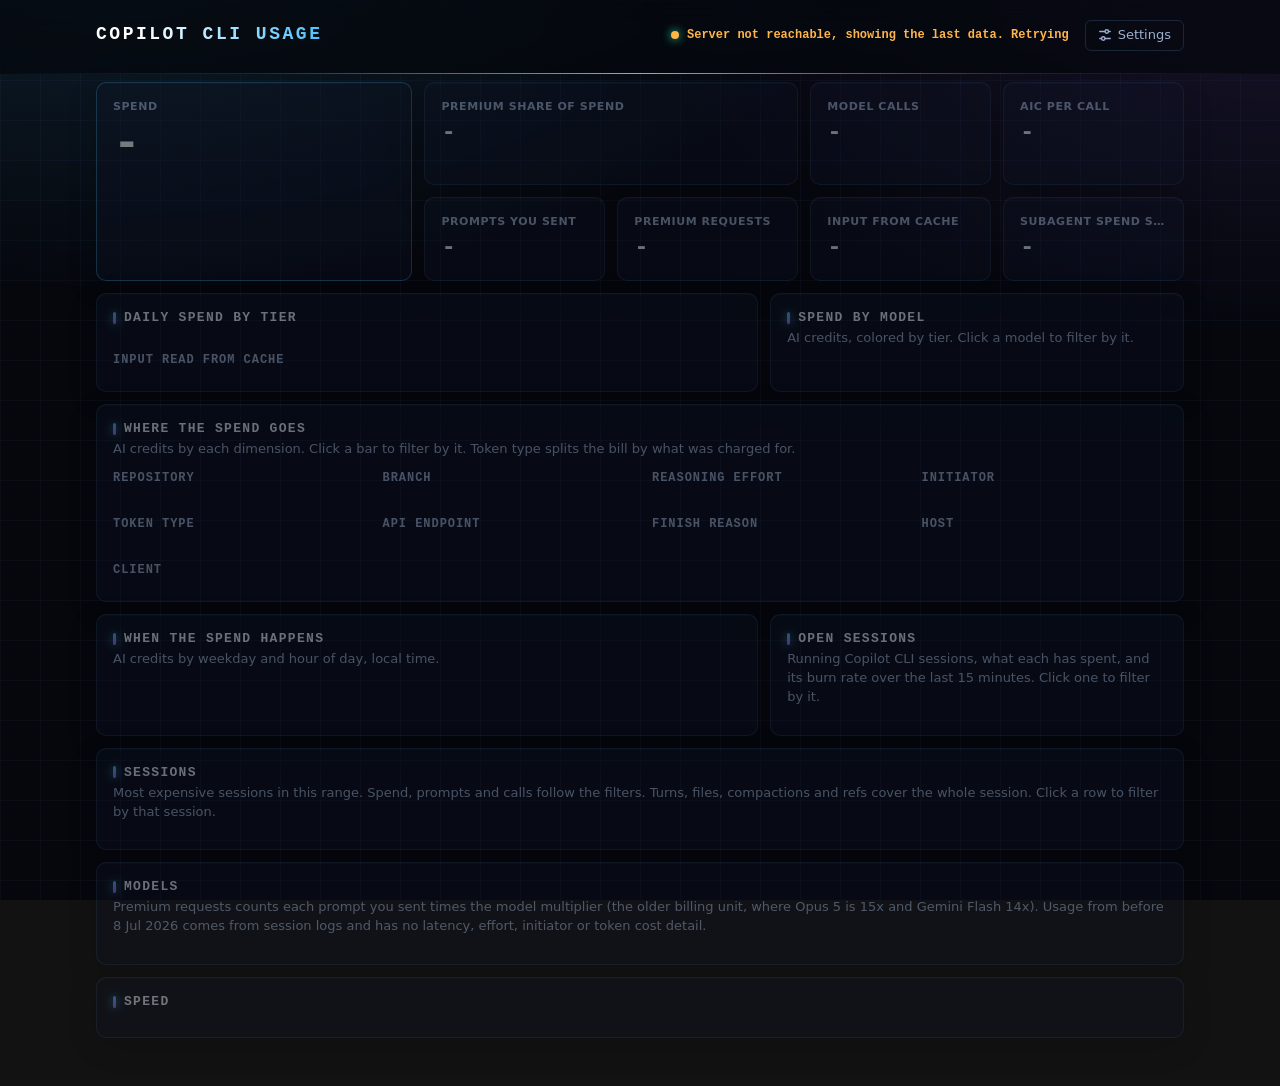
==== commit 8cb111c0: "Include opencode sessions on the GitHub Copilot provider Reads calls from opencode.db and re-prices " ====
--- a/dashboard.html
+++ b/dashboard.html
@@ -445,6 +445,7 @@
         <div><h3>API endpoint</h3><div class="chart" id="by-endpoint"></div></div>
         <div><h3>Finish reason</h3><div class="chart" id="by-finish"></div></div>
         <div><h3>Host</h3><div class="chart" id="by-host"></div></div>
+        <div><h3>Client</h3><div class="chart" id="by-client"></div></div>
       </div>
     </div>
   </section>
@@ -527,6 +528,7 @@
   { id: "endpoint", label: "API endpoint", show: v => v },
   { id: "finish", label: "Finish reason", show: v => v },
   { id: "host", label: "Host", show: v => v },
+  { id: "client", label: "Client", show: v => v },
   { id: "session", label: "Session", show: sessionLabel, chipOnly: true },
 ];
 const dim = id => DIMS.find(d => d.id === id);
@@ -581,6 +583,7 @@
     const r = Object.fromEntries(next.fields.map((f, i) => [f, values[i]]));
     const session = next.sessions[r.session] || {};
     r.repo = session.repo || "-"; r.branch = session.branch || "-"; r.host = session.host || "unknown";
+    r.client = session.client || "Copilot CLI";
     r.tier = next.tiers[r.model];
     r.weekday = (parseDay(r.day).getDay() + 6) % 7;
     return r;
@@ -1216,7 +1219,7 @@
   renderKpis(rows, previous, days, byTier);
   renderSpend(rows, days);
   renderBars("models", "model", dimEntries(dim("model"), rows, v => css(v.tier)), total, 8);
-  for (const id of ["repo", "branch", "effort", "initiator", "endpoint", "finish", "host"])
+  for (const id of ["repo", "branch", "effort", "initiator", "endpoint", "finish", "host", "client"])
     renderBars("by-" + id, dim(id).label, dimEntries(dim(id), rows), total);
   renderTokenKinds(rows, total);
   renderHeatmap(rows);
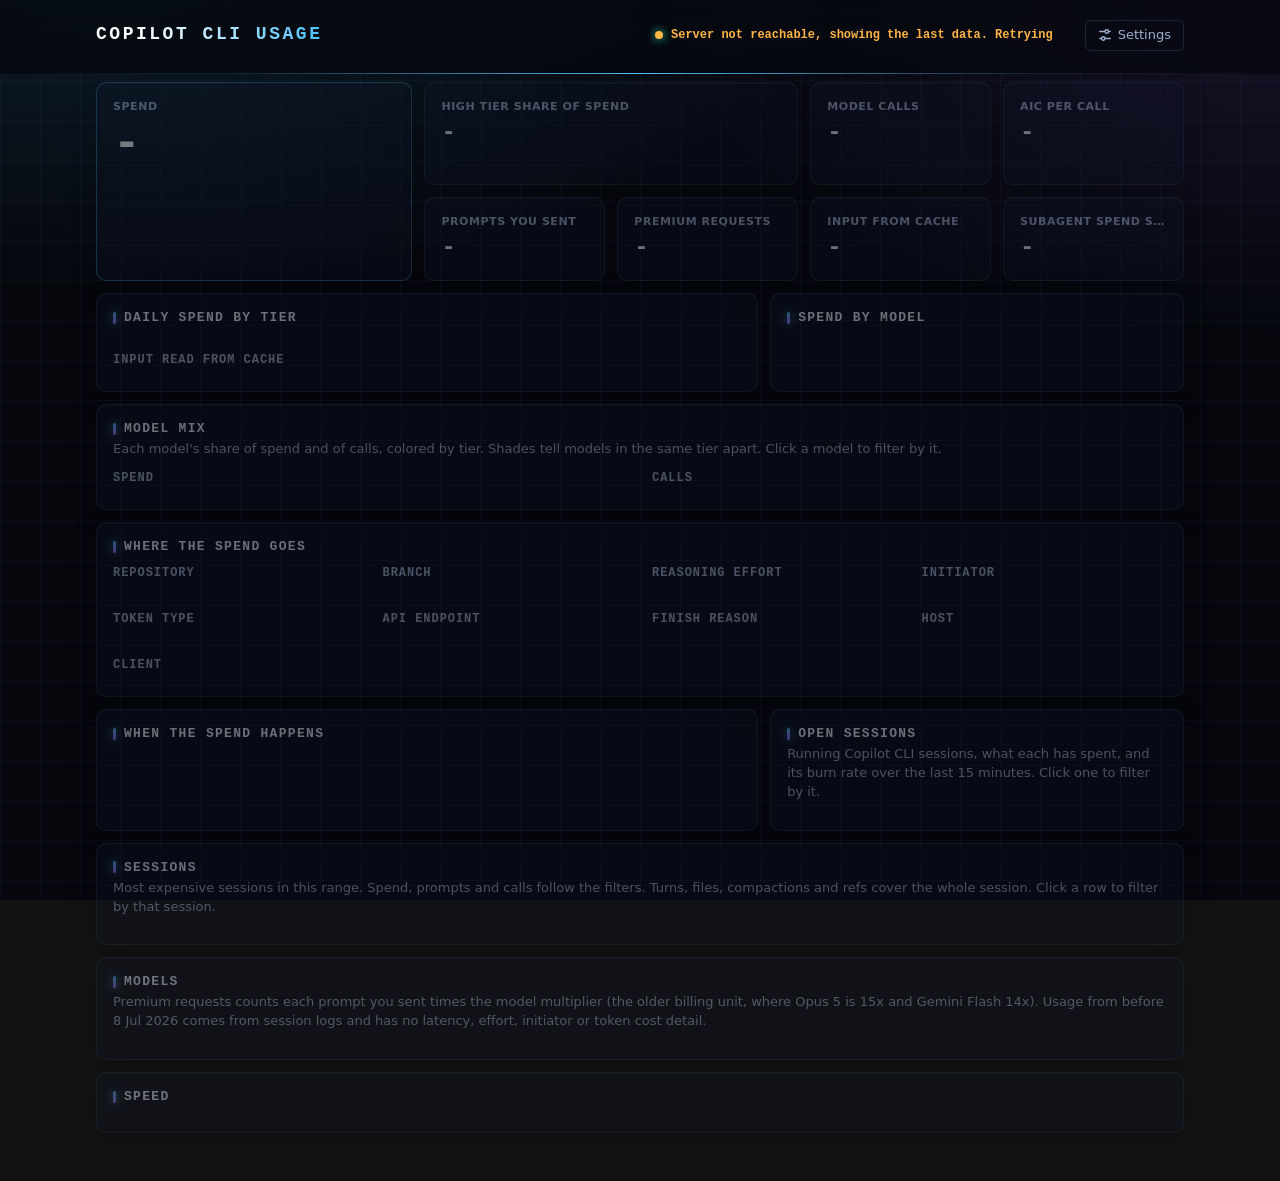
==== commit 5ad08df0: "Add spend/calls toggle, model mix donuts and rename tiers Tiers are now High, Medium and Low. A "Sho" ====
--- a/dashboard.html
+++ b/dashboard.html
@@ -4,6 +4,7 @@
 <meta charset="utf-8">
 <meta name="viewport" content="width=device-width, initial-scale=1">
 <title>Copilot CLI usage</title>
+<link rel="icon" type="image/svg+xml" href="data:image/svg+xml,%3Csvg xmlns=%22http://www.w3.org/2000/svg%22 viewBox=%220 0 24 24%22%3E%3Cstyle%3Epath{fill:%2324292f}%40media(prefers-color-scheme:dark){path{fill:%23fff}}%3C/style%3E%3Cpath d=%22M23.922 16.992c-.861 1.495-5.859 5.023-11.922 5.023-6.063 0-11.061-3.528-11.922-5.023A.641.641 0 0 1 0 16.736v-2.869a.841.841 0 0 1 .053-.22c.372-.935 1.347-2.292 2.605-2.656.167-.429.414-1.055.644-1.517a10.195 10.195 0 0 1-.052-1.086c0-1.331.282-2.499 1.132-3.368.397-.406.89-.717 1.474-.952 1.399-1.136 3.392-2.093 6.122-2.093 2.731 0 4.767.957 6.166 2.093.584.235 1.077.546 1.474.952.85.869 1.132 2.037 1.132 3.368 0 .368-.014.733-.052 1.086.23.462.477 1.088.644 1.517 1.258.364 2.233 1.721 2.605 2.656a.832.832 0 0 1 .053.22v2.869a.641.641 0 0 1-.078.256ZM12.172 11h-.344a4.323 4.323 0 0 1-.355.508C10.703 12.455 9.555 13 7.965 13c-1.725 0-2.989-.359-3.782-1.259a2.005 2.005 0 0 1-.085-.104L4 11.741v6.585c1.435.779 4.514 2.179 8 2.179 3.486 0 6.565-1.4 8-2.179v-6.585l-.098-.104s-.033.045-.085.104c-.793.9-2.057 1.259-3.782 1.259-1.59 0-2.738-.545-3.508-1.492a4.323 4.323 0 0 1-.355-.508h-.016.016Zm.641-2.935c.136 1.057.403 1.913.878 2.497.442.544 1.134.938 2.344.938 1.573 0 2.292-.337 2.657-.751.384-.435.558-1.15.558-2.361 0-1.14-.243-1.847-.705-2.319-.477-.488-1.319-.862-2.824-1.025-1.487-.161-2.192.138-2.533.529-.269.307-.437.808-.438 1.578v.021c0 .265.021.562.063.893Zm-1.626 0c.042-.331.063-.628.063-.894v-.02c-.001-.77-.169-1.271-.438-1.578-.341-.391-1.046-.69-2.533-.529-1.505.163-2.347.537-2.824 1.025-.462.472-.705 1.179-.705 2.319 0 1.211.175 1.926.558 2.361.365.414 1.084.751 2.657.751 1.21 0 1.902-.394 2.344-.938.475-.584.742-1.44.878-2.497Z%22/%3E%3Cpath d=%22M14.5 14.25a1 1 0 0 1 1 1v2a1 1 0 0 1-2 0v-2a1 1 0 0 1 1-1Zm-5 0a1 1 0 0 1 1 1v2a1 1 0 0 1-2 0v-2a1 1 0 0 1 1-1Z%22/%3E%3C/svg%3E">
 <script>
 // Runs before first paint so the saved theme doesn't flash in late.
 let theme = "hud";
@@ -22,7 +23,7 @@
   --text: #0a1020; --text-2: #46536e; --muted: #64708a;
   --grid: #dde4f0; --axis: #b9c4d8; --border: rgba(20,60,120,.14);
   --accent: #0b6fd6; --accent-2: #6b3fe0;
-  --premium: #1877e0; --standard: #e2622b; --light: #0f9f70;
+  --high: #1877e0; --medium: #e2622b; --low: #0f9f70;
   --live: #0f9f70; --neutral: #7c89a6; --focus: #0b6fd6;
   --danger: #c4322a; --warn: #8f5b00; --ok: #0f7f52;
   --hero: linear-gradient(90deg, var(--text), var(--accent));
@@ -37,7 +38,7 @@
   --text: #e8f1ff; --text-2: #9db0d0; --muted: #7a8cae;
   --grid: #1a2640; --axis: #2b3b5e; --border: rgba(120,190,255,.16);
   --accent: #4cc2ff; --accent-2: #a06bff;
-  --premium: #4cc2ff; --standard: #ff8a4c; --light: #2ee6a6;
+  --high: #4cc2ff; --medium: #ff8a4c; --low: #2ee6a6;
   --live: #2ee6a6; --neutral: #8193ba; --focus: #8fd8ff;
   --danger: #ff5d6c; --warn: #ffb547; --ok: #2ee6a6;
   --hero: linear-gradient(90deg, #ffffff 20%, var(--accent));
@@ -57,7 +58,7 @@
   --text: #fdeaff; --text-2: #cfaee6; --muted: #a184bd;
   --grid: #2c1648; --axis: #44236b; --border: rgba(255,110,230,.2);
   --accent: #ff4fd8; --accent-2: #ffb347;
-  --premium: #ff4fd8; --standard: #ffb347; --light: #3df5ff;
+  --high: #ff4fd8; --medium: #ffb347; --low: #3df5ff;
   --live: #3df5ff; --neutral: #a58bd0; --focus: #ff9bea;
   --danger: #ff5d6c; --warn: #ffd166; --ok: #3df5ff;
   --hero: linear-gradient(90deg, #ffb347, #ff4fd8 55%, #a06bff);
@@ -77,7 +78,7 @@
   --text: #c8ffd4; --text-2: #7fd69a; --muted: #5aa873;
   --grid: #0f2417; --axis: #1c4029; --border: rgba(80,255,140,.22);
   --accent: #4dff88; --accent-2: #4dff88;
-  --premium: #4dff88; --standard: #ffb000; --light: #38d6ff;
+  --high: #4dff88; --medium: #ffb000; --low: #38d6ff;
   --live: #4dff88; --neutral: #4f9a68; --focus: #b6ffcb;
   --danger: #ff5d5d; --warn: #ffb000; --ok: #4dff88;
   --hero: linear-gradient(var(--accent), var(--accent));
@@ -92,7 +93,7 @@
   --text: #fff; --text-2: #c3c2b7; --muted: #898781;
   --grid: #2c2c2a; --axis: #383835; --border: rgba(255,255,255,.10);
   --accent: #3987e5; --accent-2: #3987e5;
-  --premium: #3987e5; --standard: #d95926; --light: #199e70;
+  --high: #3987e5; --medium: #d95926; --low: #199e70;
   --live: #0ca30c; --neutral: #898781; --focus: #6aa7f0;
   --danger: #f0655a; --warn: #e0a030; --ok: #35b57c;
   --hero: linear-gradient(var(--text), var(--text));
@@ -105,7 +106,7 @@
   --text: #eceff4; --text-2: #d8dee9; --muted: #a9b3c6;
   --grid: #434c5e; --axis: #4c566a; --border: rgba(216,222,233,.12);
   --accent: #88c0d0; --accent-2: #81a1c1;
-  --premium: #88c0d0; --standard: #d08770; --light: #a3be8c;
+  --high: #88c0d0; --medium: #d08770; --low: #a3be8c;
   --live: #a3be8c; --neutral: #8f9bb3; --focus: #8fbcbb;
   --danger: #e58f98; --warn: #ebcb8b; --ok: #a3be8c;
   --hero: linear-gradient(var(--text), var(--text));
@@ -118,7 +119,7 @@
   --text: #fff1e6; --text-2: #d9b8a3; --muted: #a88a78;
   --grid: #2e1e17; --axis: #4a3024; --border: rgba(255,150,90,.18);
   --accent: #ff7a3d; --accent-2: #ffc15e;
-  --premium: #ff6b3d; --standard: #ffc15e; --light: #6fd6c4;
+  --high: #ff6b3d; --medium: #ffc15e; --low: #6fd6c4;
   --live: #6fd6c4; --neutral: #b0907c; --focus: #ffb38f;
   --danger: #ff4d6d; --warn: #ffc15e; --ok: #6fd6c4;
   --hero: linear-gradient(90deg, #ffc15e, #ff6b3d);
@@ -136,7 +137,7 @@
   --text: #f2f8ff; --text-2: #bcd6f5; --muted: #9bbde8;
   --grid: #2a5a99; --axis: #5d8ac4; --border: rgba(255,255,255,.35); --hover: rgba(255,255,255,.12);
   --accent: #ffffff; --accent-2: #9fd0ff;
-  --premium: #ffffff; --standard: #ffd166; --light: #7ee0ff;
+  --high: #ffffff; --medium: #ffd166; --low: #7ee0ff;
   --live: #7ee0ff; --neutral: #8fb4e3; --focus: #ffd166;
   --danger: #ffa3a3; --warn: #ffd166; --ok: #9ff0c0;
   --hero: linear-gradient(var(--text), var(--text));
@@ -154,7 +155,7 @@
   --text: #000; --text-2: #2b2b2b; --muted: #555;
   --grid: #d9d5cb; --axis: #000; --border: #000; --hover: rgba(0,0,0,.08);
   --accent: #1d3fd8; --accent-2: #1d3fd8;
-  --premium: #1d3fd8; --standard: #e0311f; --light: #00916e;
+  --high: #1d3fd8; --medium: #e0311f; --low: #00916e;
   --live: #00916e; --neutral: #1a1a1a; --focus: #1d3fd8;
   --danger: #c7271a;
   --hero: linear-gradient(var(--text), var(--text));
@@ -167,7 +168,7 @@
   --text: #fff; --text-2: #d4d4d4; --muted: #a3a3a3;
   --grid: #2a2a2a; --axis: #fff; --border: #fff; --hover: rgba(255,255,255,.1);
   --accent: #ffe600; --accent-2: #ffe600;
-  --premium: #5b7cff; --standard: #ff4a36; --light: #00d19f;
+  --high: #5b7cff; --medium: #ff4a36; --low: #00d19f;
   --live: #00d19f; --neutral: #e5e5e5; --focus: #ffe600;
   --danger: #ff6b5c; --warn: #ffc94d; --ok: #35d6a0;
   --hero: linear-gradient(var(--text), var(--text));
@@ -179,7 +180,7 @@
   --text: #2a1540; --text-2: #5f4b7a; --muted: #7a6894;
   --grid: #efe0f7; --axis: #d5bfe6; --border: rgba(140,80,200,.18);
   --accent: #c026d3; --accent-2: #6d5efc;
-  --premium: #a855f7; --standard: #ec4899; --light: #0d9488;
+  --high: #a855f7; --medium: #ec4899; --low: #0d9488;
   --live: #0d9488; --neutral: #9d8bb8; --focus: #c026d3;
   --hero: linear-gradient(90deg, #c026d3, #6d5efc);
   --backdrop:
@@ -194,7 +195,7 @@
   --text: #0b0b0b; --text-2: #52514e; --muted: #6f6d68;
   --grid: #e1e0d9; --axis: #c3c2b7; --border: rgba(11,11,11,.10);
   --accent: #2a78d6; --accent-2: #2a78d6;
-  --premium: #2a78d6; --standard: #eb6834; --light: #1baf7a;
+  --high: #2a78d6; --medium: #eb6834; --low: #1baf7a;
   --live: #0ca30c; --neutral: #898781;  --focus: #2a78d6;
   --hero: linear-gradient(var(--text), var(--text));
   --card-glow: none; --card-glow-hover: none;
@@ -218,7 +219,7 @@
 .sub { color: var(--text-2); font-size: 13px; margin: 0 0 12px; }
 .status { color: var(--text-2); font-size: 13px; display: flex; align-items: center; gap: 8px; }
 .status { font-family: var(--head); font-size: 12px; }
-.tools { display: flex; align-items: center; gap: 16px; }
+.tools { display: flex; align-items: center; gap: 8px 16px; flex-wrap: wrap; justify-content: flex-end; }
 .ghost { font: inherit; font-size: 13px; color: var(--text-2); background: none; border: 1px solid var(--border); border-radius: 6px;
   padding: 5px 12px; cursor: pointer; display: inline-flex; align-items: center; gap: 6px; transition: color .2s, border-color .2s; }
 .ghost:hover { color: var(--text); border-color: var(--accent); }
@@ -262,6 +263,21 @@
 .filters .on { border-color: var(--accent); box-shadow: var(--lit) color-mix(in srgb, var(--accent) 40%, transparent); }
 .filters select:hover, .filters input:hover { border-color: var(--accent); }
 .filters .gap { width: 12px; }
+.tools .filters { margin: 0; flex-wrap: nowrap; }
+.filters .dates { display: flex; gap: 4px; }
+.mix { display: grid; grid-template-columns: 1fr 1fr; gap: 24px; }
+.mix-item { display: flex; gap: 20px; align-items: center; }
+.mix-item svg { width: 150px; flex: none; }
+.mix-item .slice { stroke-width: 20px; transition: stroke-width .15s; }
+.mix-item .slice:hover, .mix-item .slice:focus-visible { stroke-width: 26px; outline: none; }
+.mix-item text.total { fill: var(--text); font: 600 20px var(--num); }
+.mix-legend { display: grid; gap: 4px; flex: 1; min-width: 0; font-size: 13px; }
+.mix-row { display: grid; grid-template-columns: minmax(0, 1fr) auto 3.2em; gap: 8px; align-items: center; padding: 2px 4px; border-radius: 4px; }
+.mix-row.pick:hover, .mix-row.pick:focus-visible { background: var(--hover); }
+.mix-row .name { overflow: hidden; text-overflow: ellipsis; white-space: nowrap; }
+.mix-row b { font-weight: 600; font-variant-numeric: tabular-nums; text-align: right; }
+.mix-row span:last-child { color: var(--text-2); text-align: right; font-variant-numeric: tabular-nums; }
+.filters .seg-label { color: var(--text-2); font-size: 12px; margin-right: 2px; }
 .filters .clear { text-decoration: underline; }
 .filters .push { margin-left: auto; display: flex; gap: 4px; }
 .filters .chip { color: var(--text); background: color-mix(in srgb, var(--accent) 12%, transparent); border-color: var(--accent); border-radius: 999px; }
@@ -319,13 +335,13 @@
 .stack { display: grid; gap: 12px; margin-top: 12px; }
 .stack > *, .grid > * { min-width: 0; }
 @media (max-width: 820px) {
-  .kpis, .grid { grid-template-columns: 1fr; }
+  .kpis, .grid, .mix { grid-template-columns: 1fr; }
   .breakdowns { grid-template-columns: 1fr 1fr; }
   .kpi-grid .kpi { grid-column: span 6; }
   .kpi-grid .kpi.wide { grid-column: span 12; }
   .clip, .clip.narrow { max-width: 150px; }
 }
-@media (max-width: 520px) { .breakdowns { grid-template-columns: 1fr; } }
+@media (max-width: 520px) { .breakdowns { grid-template-columns: 1fr; } .mix-item { flex-direction: column; align-items: stretch; } .mix-item svg { align-self: center; } }
 
 .legend { display: flex; gap: 16px; color: var(--text-2); font-size: 13px; margin-bottom: 8px; flex-wrap: wrap; }
 .swatch { display: inline-block; width: 10px; height: 10px; border-radius: 2px; margin-right: 6px; }
@@ -383,6 +399,7 @@
       <h1>Copilot CLI usage</h1>
       <div class="tools">
         <div class="status" id="status"><span class="pulse"></span><span id="updated">Loading usage data</span></div>
+        <div class="filters" id="measure" role="group" aria-label="Show spend or calls"></div>
         <button type="button" class="ghost" id="open-settings" aria-haspopup="dialog">
           <svg viewBox="0 0 16 16" fill="none" stroke="currentColor" stroke-width="1.5" stroke-linecap="round" aria-hidden="true"><path d="M2 4h6m4 0h2M2 12h2m4 0h6"/><circle cx="10" cy="4" r="2"/><circle cx="6" cy="12" r="2"/></svg>
           Settings
@@ -406,7 +423,7 @@
       <div class="note" id="k-spend-pace"></div>
     </div>
     <div class="kpi-grid">
-      <div class="card kpi wide"><div class="label">Premium share of spend</div><div class="value" id="k-share">-</div><div class="note" id="k-share-note"></div><div class="split" id="k-split"></div></div>
+      <div class="card kpi wide"><div class="label" id="k-share-label">High tier share of spend</div><div class="value" id="k-share">-</div><div class="note" id="k-share-note"></div><div class="split" id="k-split"></div></div>
       <div class="card kpi"><div class="label">Model calls</div><div class="value" id="k-calls">-</div><div class="note" id="k-calls-note"></div></div>
       <div class="card kpi"><div class="label">AIC per call</div><div class="value" id="k-rate">-</div><div class="note" id="k-rate-note"></div></div>
       <div class="card kpi"><div class="label">Prompts you sent</div><div class="value" id="k-prompts">-</div><div class="note" id="k-prompts-note"></div></div>
@@ -426,22 +443,33 @@
       <div class="chart" id="cache-rate"></div>
     </div>
     <div class="card">
-      <h2>Spend by model</h2>
-      <p class="sub">AI credits, colored by tier. Click a model to filter by it.</p>
+      <h2 id="models-title">Spend by model</h2>
+      <p class="sub" id="models-sub"></p>
       <div class="chart" id="models"></div>
     </div>
   </section>
 
   <section class="stack">
     <div class="card">
-      <h2>Where the spend goes</h2>
-      <p class="sub">AI credits by each dimension. Click a bar to filter by it. Token type splits the bill by what was charged for.</p>
+      <h2>Model mix</h2>
+      <p class="sub">Each model's share of spend and of calls, colored by tier. Shades tell models in the same tier apart. Click a model to filter by it.</p>
+      <div class="mix">
+        <div><h3>Spend</h3><div class="mix-item" id="mix-aic"></div></div>
+        <div><h3>Calls</h3><div class="mix-item" id="mix-calls"></div></div>
+      </div>
+    </div>
+  </section>
+
+  <section class="stack">
+    <div class="card">
+      <h2 id="breakdown-title">Where the spend goes</h2>
+      <p class="sub" id="breakdown-sub"></p>
       <div class="breakdowns">
         <div><h3>Repository</h3><div class="chart" id="by-repo"></div></div>
         <div><h3>Branch</h3><div class="chart" id="by-branch"></div></div>
         <div><h3>Reasoning effort</h3><div class="chart" id="by-effort"></div></div>
         <div><h3>Initiator</h3><div class="chart" id="by-initiator"></div></div>
-        <div><h3>Token type</h3><div class="chart" id="by-tokens"></div></div>
+        <div id="tokens-block"><h3>Token type</h3><div class="chart" id="by-tokens"></div></div>
         <div><h3>API endpoint</h3><div class="chart" id="by-endpoint"></div></div>
         <div><h3>Finish reason</h3><div class="chart" id="by-finish"></div></div>
         <div><h3>Host</h3><div class="chart" id="by-host"></div></div>
@@ -452,8 +480,8 @@
 
   <section class="grid">
     <div class="card">
-      <h2>When the spend happens</h2>
-      <p class="sub">AI credits by weekday and hour of day, local time.</p>
+      <h2 id="heatmap-title">When the spend happens</h2>
+      <p class="sub" id="heatmap-sub"></p>
       <div class="chart" id="heatmap"></div>
     </div>
     <div class="card">
@@ -495,8 +523,14 @@
 <div id="tip"></div>
 
 <script>
-const TIERS = ["premium", "standard", "light"];
-const TIER_LABEL = { premium: "Premium", standard: "Standard", light: "Light" };
+const TIERS = ["high", "medium", "low"];
+const TIER_LABEL = { high: "High", medium: "Medium", low: "Low" };
+const MEASURE_OPTIONS = [["aic", "Spend"], ["calls", "Calls"]];
+const MEASURE_TEXT = {
+  aic: { unit: "AIC", noun: "spend", what: "AI credits" },
+  calls: { unit: "calls", noun: "calls", what: "Model calls" },
+};
+const MIX_SLICES = 6;
 const RANGES = [
   { id: "today", label: "Today", start: now => now },
   { id: "7d", label: "Last 7 days", start: now => addDays(now, -6) },
@@ -534,7 +568,7 @@
 const dim = id => DIMS.find(d => d.id === id);
 
 let data = null, server = {}, version = "", showAllSessions = false;
-let range = "month", custom = { from: "", to: "" }, picked = {};
+let range = "month", custom = { from: "", to: "" }, picked = {}, measure = "aic";
 let filtersOpen = false;
 const sortState = {};
 try { filtersOpen = localStorage.getItem("filtersOpen") === "1"; } catch {}
@@ -544,12 +578,14 @@
   range = params.get("range") || "month";
   if (range !== "custom" && !RANGES.some(r => r.id === range)) range = "month";
   custom = { from: params.get("from") || "", to: params.get("to") || "" };
+  measure = params.get("by") === "calls" ? "calls" : "aic";
   picked = {};
   for (const d of DIMS) if (params.get(d.id)) picked[d.id] = params.get(d.id);
 }
 function remember() {
   const params = new URLSearchParams({ range });
   if (range === "custom") { params.set("from", custom.from); params.set("to", custom.to); }
+  if (measure !== "aic") params.set("by", measure);
   for (const [id, value] of Object.entries(picked)) params.set(id, value);
   history.replaceState(null, "", "#" + params);
   try { localStorage.setItem("state", params.toString()); } catch {}
@@ -668,7 +704,7 @@
     input.checked = t.id === theme;
     input.addEventListener("change", () => setTheme(t.id));
     const mini = el("div", { class: "mini" });
-    [["premium", 90], ["premium", 35], ["standard", 20], ["light", 55], ["premium", 70]].forEach(([tier, height]) => {
+    [["high", 90], ["high", 35], ["medium", 20], ["low", 55], ["high", 70]].forEach(([tier, height]) => {
       const bar = el("i");
       bar.style.color = css(tier); bar.style.height = height + "%";
       mini.append(bar);
@@ -746,25 +782,27 @@
 function renderSpend(rows, days) {
   const host = byId("daily");
   const { hourly, slotOf, slots } = timeSlots(days);
-  byId("daily-title").textContent = hourly ? "Hourly spend by tier" : "Daily spend by tier";
+  const byCalls = measure === "calls", { unit, noun, what } = MEASURE_TEXT[measure];
+  byId("daily-title").textContent = `${hourly ? "Hourly" : "Daily"} ${noun} by tier`;
+  const price = byCalls ? "" : " 1 AIC = $0.01.";
   byId("daily-sub").textContent = hourly
-    ? `AI credits per hour on ${shortDay(days[0])}. 1 AIC = $0.01.`
-    : "AI credits per day. 1 AIC = $0.01. Click a day to see it by hour.";
+    ? `${what} per hour on ${shortDay(days[0])}.${price}`
+    : `${what} per day.${price} Click a day to see it by hour.`;
 
   const W = host.clientWidth || 600, H = 240, m = PLOT;
   const plotW = W - m.left - m.right, plotH = H - m.top - m.bottom;
-  const bySlot = new Map(slots.map(slot => [slot.key, { premium: 0, standard: 0, light: 0 }]));
-  for (const r of rows) if (bySlot.has(slotOf(r))) bySlot.get(slotOf(r))[r.tier] += r.aic;
+  const bySlot = new Map(slots.map(slot => [slot.key, Object.fromEntries(TIERS.map(t => [t, 0]))]));
+  for (const r of rows) if (bySlot.has(slotOf(r))) bySlot.get(slotOf(r))[r.tier] += r[measure];
   for (const v of bySlot.values()) for (const t of TIERS) v[t] = Math.max(0, v[t]);
 
   const now = new Date();
-  const dailyBudget = server.budget && range === "month" && !hourly
+  const dailyBudget = server.budget && range === "month" && !hourly && !byCalls
     ? server.budget / new Date(now.getFullYear(), now.getMonth() + 1, 0).getDate() : 0;
-  const top = niceMax(Math.max(dailyBudget, ...[...bySlot.values()].map(v => v.premium + v.standard + v.light)));
+  const top = niceMax(Math.max(dailyBudget, ...[...bySlot.values()].map(v => TIERS.reduce((a, t) => a + v[t], 0))));
   const y = v => m.top + plotH - (v / top) * plotH;
   const slotW = plotW / slots.length;
   const barW = Math.max(2, Math.min(24, slotW - 2));
-  const svg = s("svg", { viewBox: `0 0 ${W} ${H}`, height: H, role: "group", "aria-label": "Spend by tier over time" });
+  const svg = s("svg", { viewBox: `0 0 ${W} ${H}`, height: H, role: "group", "aria-label": `${byCalls ? "Calls" : "Spend"} by tier over time` });
 
   for (let i = 0; i <= 4; i++) {
     const v = (top / 4) * i;
@@ -787,7 +825,7 @@
     if (i % labelEvery === 0) svg.append(s("text", { x: cx, y: H - 6, "text-anchor": "middle" }, slot.label));
 
     const hit = s("rect", { class: "hit", x: m.left + slotW * i, y: m.top, width: slotW, height: plotH });
-    hoverable(hit, `${slot.label} · ${fmt(base)} AIC`,
+    hoverable(hit, `${slot.label} · ${fmt(base)} ${unit}`,
       TIERS.map(t => ({ color: css(t), value: fmt(values[t]), label: TIER_LABEL[t] })));
     if (!hourly) clickable(hit, () => { custom = { from: slot.key, to: slot.key }; range = "custom"; remember(); render(); });
     svg.append(hit);
@@ -848,22 +886,24 @@
 }
 
 function renderBars(hostId, label, entries, total, limit = 6) {
-  const host = byId(hostId);
-  const ranked = entries.filter(e => e.aic > 0.5).sort((a, b) => b.aic - a.aic);
-  if (!ranked.length) return host.replaceChildren(el("div", { class: "empty" }, "No spend"));
+  const host = byId(hostId), { unit, noun } = MEASURE_TEXT[measure];
+  const ranked = entries.filter(e => e[measure] > 0.5).sort((a, b) => b[measure] - a[measure]);
+  if (!ranked.length) return host.replaceChildren(el("div", { class: "empty" }, "No " + noun));
   const shown = ranked.slice(0, limit);
   const W = host.clientWidth || 300, rowH = 36, H = shown.length * rowH, valueRoom = 92;
-  const svg = s("svg", { viewBox: `0 0 ${W} ${H}`, height: H, role: "group", "aria-label": "Spend by " + label });
+  const svg = s("svg", { viewBox: `0 0 ${W} ${H}`, height: H, role: "group", "aria-label": `${noun} by ${label}` });
   shown.forEach((entry, i) => {
-    const y0 = i * rowH, w = Math.max(2, (entry.aic / shown[0].aic) * (W - valueRoom));
+    const value = entry[measure];
+    const y0 = i * rowH, w = Math.max(2, (value / shown[0][measure]) * (W - valueRoom));
     const name = s("text", { class: "name", x: 0, y: y0 + 12 }, clip(entry.name, W));
     if (entry.active) name.style.fontWeight = 600;
     svg.append(name);
     svg.append(s("path", { class: entry.color ? "mark" : "", d: roundedRight(0, y0 + 17, w, 10, 4), fill: "currentColor", style: `color:${entry.color || css("neutral")}` }));
-    svg.append(s("text", { class: "val", x: w + 6, y: y0 + 26 }, `${fmt(entry.aic)} · ${pct(entry.aic / total)}`));
+    svg.append(s("text", { class: "val", x: w + 6, y: y0 + 26 }, `${fmt(value)} · ${pct(value / total)}`));
     const hit = s("rect", { class: "hit", x: 0, y: y0, width: W, height: rowH - 2, rx: 4 });
-    const lines = [{ color: entry.color || css("neutral"), value: fmt(entry.aic) + " AIC", label: pct(entry.aic / total) + " of spend" }];
-    if (entry.calls != null) lines.push({ value: fmt(entry.calls), label: "calls" });
+    const lines = [{ color: entry.color || css("neutral"), value: `${fmt(value)} ${unit}`, label: `${pct(value / total)} of ${noun}` }];
+    const other = measure === "calls" ? "aic" : "calls";
+    if (entry[other] != null) lines.push({ value: fmt(entry[other]), label: MEASURE_TEXT[other].unit });
     hoverable(hit, entry.title || entry.name, lines);
     if (entry.onPick) clickable(hit, entry.onPick);
     svg.append(hit);
@@ -875,7 +915,7 @@
 
 function dimEntries(d, rows, colorOf) {
   return [...sumBy(rows, r => r[d.id])].map(([value, v]) => ({
-    name: d.show(value), title: value, aic: v.aic, calls: v.calls, color: colorOf?.(v),
+    name: d.show(value), title: value, aic: v.aic, calls: v.calls, color: colorOf?.(value),
     active: picked[d.id] === value, onPick: () => toggle(d.id, value),
   }));
 }
@@ -890,7 +930,8 @@
 function renderHeatmap(rows) {
   const host = byId("heatmap");
   const cells = sumBy(rows, r => r.weekday * 24 + r.hour);
-  const max = Math.max(0, ...[...cells.values()].map(v => v.aic));
+  const { unit } = MEASURE_TEXT[measure], other = measure === "calls" ? "aic" : "calls";
+  const max = Math.max(0, ...[...cells.values()].map(v => v[measure]));
   const W = host.clientWidth || 600, left = 36, topRoom = 16, gap = 2;
   const size = (W - left) / 24, H = topRoom + size * 7;
   const svg = s("svg", { viewBox: `0 0 ${W} ${H}`, height: H, role: "group", "aria-label": "Spend by weekday and hour" });
@@ -898,20 +939,85 @@
   WEEKDAYS.forEach((name, d) => {
     svg.append(s("text", { x: 0, y: topRoom + size * d + size / 2 + 4 }, name));
     for (let h = 0; h < 24; h++) {
-      const v = cells.get(d * 24 + h), aic = Math.max(0, v?.aic || 0);
+      const v = cells.get(d * 24 + h), value = Math.max(0, v?.[measure] || 0);
       const cell = s("rect", { x: left + size * h + gap / 2, y: topRoom + size * d + gap / 2, width: size - gap, height: size - gap, rx: 3,
-        class: aic > 0.5 ? "mark" : "", style: `color:${css("premium")}`,
-        fill: aic > 0.5 ? "currentColor" : css("grid"), "fill-opacity": aic > 0.5 ? 0.12 + 0.88 * (aic / max) : 0.6 });
+        class: value > 0.5 ? "mark" : "", style: `color:${css("high")}`,
+        fill: value > 0.5 ? "currentColor" : css("grid"), "fill-opacity": value > 0.5 ? 0.12 + 0.88 * (value / max) : 0.6 });
       hoverable(cell, `${name} ${String(h).padStart(2, "0")}:00`, [
-        { color: css("premium"), value: fmt(aic) + " AIC", label: v ? `${fmt(v.calls)} calls` : "no calls" }]);
+        { color: css("high"), value: `${fmt(value)} ${unit}`, label: v ? `${fmt(v[other])} ${MEASURE_TEXT[other].unit}` : "no calls" }]);
       svg.append(cell);
     }
   });
   roving(svg, 24);
   host.replaceChildren(svg);
   const scale = el("div", { class: "legend scale" });
-  scale.append("0", ...[0.12, 0.4, 0.7, 1].map(o => { const sw = swatch(css("premium")); sw.style.opacity = o; return sw; }), fmt(max) + " AIC per hour slot");
+  scale.append("0", ...[0.12, 0.4, 0.7, 1].map(o => { const sw = swatch(css("high")); sw.style.opacity = o; return sw; }), `${fmt(max)} ${unit} per hour slot`);
   host.append(scale);
+}
+
+// Models in the same tier share a hue and differ by strength, fixed by name so a model keeps its color under any filter.
+function modelColor(model, tier = data.tiers[model]) {
+  if (!tier) return css("neutral");
+  const peers = Object.keys(data.tiers).filter(m => data.tiers[m] === tier).sort();
+  const strength = 1 - 0.6 * Math.max(0, peers.indexOf(model)) / Math.max(1, peers.length - 1);
+  return `color-mix(in srgb, ${css(tier)} ${Math.round(strength * 100)}%, transparent)`;
+}
+
+function mixSlices(byModel, field) {
+  const ranked = [...byModel].map(([model, v]) => ({ model, tier: v.tier, value: Math.max(0, v[field]) }))
+    .filter(e => e.value > 0).sort((a, b) => b.value - a.value);
+  const kept = ranked.length > MIX_SLICES ? ranked.slice(0, MIX_SLICES - 1) : ranked;
+  kept.sort((a, b) => TIERS.indexOf(a.tier) - TIERS.indexOf(b.tier) || b.value - a.value);
+  const rest = ranked.slice(kept.length);
+  if (rest.length) kept.push({ model: `${rest.length} others`, value: rest.reduce((a, e) => a + e.value, 0) });
+  return kept;
+}
+
+function renderDonut(hostId, byModel, field) {
+  const host = byId(hostId), { unit, noun } = MEASURE_TEXT[field];
+  const slices = mixSlices(byModel, field), total = slices.reduce((a, e) => a + e.value, 0);
+  if (!total) return host.replaceChildren(el("div", { class: "empty" }, "No " + noun));
+  const size = 150, c = size / 2, r = 58, around = 2 * Math.PI * r, gap = slices.length > 1 ? 2 : 0;
+  const svg = s("svg", { viewBox: `0 0 ${size} ${size}`, height: size, role: "group", "aria-label": `Share of ${noun} by model` });
+  const legend = el("div", { class: "mix-legend" });
+  let start = 0;
+  for (const slice of slices) {
+    const color = slice.tier ? modelColor(slice.model) : css("neutral");
+    const length = slice.value / total * around;
+    const arc = s("circle", { class: "slice mark", cx: c, cy: c, r, fill: "none", stroke: "currentColor",
+      style: `color:${color}`, "stroke-dasharray": `${Math.max(0, length - gap)} ${around}`, "stroke-dashoffset": -start,
+      transform: `rotate(-90 ${c} ${c})` });
+    hoverable(arc, slice.model, [{ color, value: `${fmt(slice.value)} ${unit}`, label: `${pct(slice.value / total)} of ${noun}` }]);
+    const row = el("div", { class: "mix-row" });
+    const name = el("span", { class: "name", title: slice.model });
+    name.append(swatch(color), slice.model);
+    row.append(name, el("b", {}, fmt(slice.value)), el("span", {}, pct(slice.value / total)));
+    if (slice.tier) {
+      const onPick = () => toggle("model", slice.model);
+      clickable(arc, onPick);
+      clickable(row, onPick);
+      row.setAttribute("tabindex", "0");
+    }
+    svg.append(arc);
+    legend.append(row);
+    start += length;
+  }
+  svg.append(s("text", { class: "total", x: c, y: c + 4, "text-anchor": "middle" }, fmt(total)),
+    s("text", { x: c, y: c + 22, "text-anchor": "middle" }, unit));
+  roving(svg);
+  host.replaceChildren(svg, legend);
+}
+
+function renderMeasureText() {
+  const { noun, what } = MEASURE_TEXT[measure], byCalls = measure === "calls";
+  byId("models-title").textContent = byCalls ? "Calls by model" : "Spend by model";
+  byId("models-sub").textContent = `${what}, colored by tier. Click a model to filter by it.`;
+  byId("breakdown-title").textContent = byCalls ? "Where the calls go" : "Where the spend goes";
+  byId("breakdown-sub").textContent = `${what} by each dimension. Click a bar to filter by it.`
+    + (byCalls ? "" : " Token type splits the bill by what was charged for.");
+  byId("tokens-block").hidden = byCalls;
+  byId("heatmap-title").textContent = byCalls ? "When the calls happen" : "When the spend happens";
+  byId("heatmap-sub").textContent = `${what} by weekday and hour of day, local time.`;
 }
 
 function renderKpis(rows, previous, days, byTier) {
@@ -953,24 +1059,29 @@
   }
   byId("k-spend-pace").textContent = pace;
 
-  byId("k-share").textContent = total > 0 ? pct(tierAic("premium") / total) : "-";
-  let shareNote = calls ? `${pct(tierCalls("premium") / calls)} of calls went to premium models.` : "";
-  const p = byTier.get("premium"), std = byTier.get("standard");
-  if (p?.calls && std?.calls) {
-    const saving = p.aic - p.calls * (std.aic / std.calls);
-    if (saving > 0.5) shareNote += ` At the standard rate per call they'd cost ${fmt(saving)} AIC less.`;
+  const byCalls = measure === "calls";
+  const tierShare = t => byCalls ? tierCalls(t) / calls : tierAic(t) / total;
+  byId("k-share-label").textContent = `High tier share of ${byCalls ? "calls" : "spend"}`;
+  byId("k-share").textContent = (byCalls ? calls : total > 0) ? pct(tierShare("high")) : "-";
+  let shareNote = byCalls
+    ? total > 0 ? `${pct(tierAic("high") / total)} of spend went to high tier models.` : ""
+    : calls ? `${pct(tierCalls("high") / calls)} of calls went to high tier models.` : "";
+  const p = byTier.get("high"), mid = byTier.get("medium");
+  if (p?.calls && mid?.calls) {
+    const saving = p.aic - p.calls * (mid.aic / mid.calls);
+    if (saving > 0.5) shareNote += ` At the medium tier rate per call they'd cost ${fmt(saving)} AIC less.`;
   }
   byId("k-share-note").textContent = shareNote;
-  byId("k-split").replaceChildren(...TIERS.filter(t => tierAic(t) > 0).map(t => {
-    const seg = el("span", { title: `${TIER_LABEL[t]} ${pct(tierAic(t) / total)}` });
-    seg.style.flex = tierAic(t); seg.style.background = css(t);
+  byId("k-split").replaceChildren(...TIERS.filter(t => tierShare(t) > 0).map(t => {
+    const seg = el("span", { title: `${TIER_LABEL[t]} ${pct(tierShare(t))}` });
+    seg.style.flex = tierShare(t); seg.style.background = css(t);
     return seg;
   }));
 
   byId("k-calls").textContent = fmt(calls);
-  byId("k-calls-note").textContent = calls ? `${pct((tierCalls("standard") + tierCalls("light")) / calls)} on cheaper tiers` : "";
+  byId("k-calls-note").textContent = calls ? `${pct((tierCalls("medium") + tierCalls("low")) / calls)} on cheaper tiers` : "";
   byId("k-rate").textContent = calls ? (closedAic / calls).toFixed(1) : "-";
-  byId("k-rate-note").textContent = p?.calls ? `${(p.aic / p.calls).toFixed(1)} on premium` : "";
+  byId("k-rate-note").textContent = p?.calls ? `${(p.aic / p.calls).toFixed(1)} on high tier` : "";
 
   const detailed = rows.filter(r => r.initiator !== "unknown");
   const detailedAic = totalOf(detailed, "aic"), detailedCalls = totalOf(detailed, "calls");
@@ -1037,7 +1148,7 @@
       "Cache write (M)", "Output (M)", "Reasoning (M)", "AIC / M output"], 2,
     sortLines("table", ranked.map(([model, v]) => ({
       active: picked.model === model, onPick: () => toggle("model", model),
-      cells: [named(css(v.tier), model), TIER_LABEL[v.tier], cell(v.aic, fmt(v.aic)), total > 0 ? cell(v.aic / total, pct(v.aic / total)) : cell(null, "-"),
+      cells: [named(modelColor(model), model), TIER_LABEL[v.tier], cell(v.aic, fmt(v.aic)), total > 0 ? cell(v.aic / total, pct(v.aic / total)) : cell(null, "-"),
         cell(v.calls, fmt(v.calls)), v.calls ? cell(v.aic / v.calls, (v.aic / v.calls).toFixed(1)) : cell(null, "-"), num(v.prompts), num(v.premium),
         cell(v.in, millions(1)(v.in)), v.in ? cell(v.cache / v.in, pct(v.cache / v.in)) : cell(null, "-"), cell(v.cache_write, millions(1)(v.cache_write)),
         cell(v.out, millions(2)(v.out)), cell(v.reasoning, millions(2)(v.reasoning)), v.out ? num(v.aic / (v.out / 1e6)) : cell(null, "-")],
@@ -1050,7 +1161,7 @@
     const own = rows.filter(r => r.model === model);
     const dur = quantiles(own, "dur"), ttft = quantiles(own, "ttft"), ottft = quantiles(own, "ottft");
     if (!dur.n) return null;
-    return { cells: [named(css(v.tier), model), cell(dur.n, fmt(dur.n)), time(v.ms / dur.n), time(dur.p50), time(dur.p95),
+    return { cells: [named(modelColor(model), model), cell(dur.n, fmt(dur.n)), time(v.ms / dur.n), time(dur.p50), time(dur.p95),
       time(ttft.p50), time(ttft.p95), time(ottft.p50), v.itl_n ? num(v.itl / v.itl_n) : cell(null, "-"),
       v.ms ? num(v.out_timed / (v.ms / 1000)) : cell(null, "-")] };
   }).filter(Boolean);
@@ -1086,7 +1197,7 @@
     const session = data.sessions[id] || {};
     const models = [...topModel.get(id)].sort((a, b) => b[1] - a[1]);
     const model = models[0][0] + (models.length > 1 ? ` +${models.length - 1}` : "");
-    const cells = [named(css(data.tiers[models[0][0]]), sessionLabel(id)),
+    const cells = [named(modelColor(models[0][0]), sessionLabel(id)),
       dim("repo").show(session.repo || "-"), clipped(session.branch || "-"), model, cell(v.aic, fmt(v.aic)), num(v.prompts), cell(v.calls, fmt(v.calls)),
       v.prompts ? cell(v.aic / v.prompts, (v.aic / v.prompts).toFixed(1)) : cell(null, "-"),
       v.aic > 0 ? cell((subAic.get(id)?.aic || 0) / v.aic, pct((subAic.get(id)?.aic || 0) / v.aic)) : cell(null, "-"),
@@ -1120,7 +1231,7 @@
   host.replaceChildren(...server.active.map(a => {
     const row = el("div", { class: "session", tabindex: "0" });
     const title = el("div", { class: "title" });
-    title.append(swatch(css(a.tier)), a.name);
+    title.append(swatch(modelColor(a.model, a.tier)), a.name);
     const burn = a.burn > 0.5 ? ` · burning ${fmt(a.burn)} AIC/h` : "";
     const where = a.branch && a.branch !== "-" ? `${dim("repo").show(a.repo)} @ ${a.branch}` : a.repo;
     row.append(title, el("div", { class: "aic" }, fmt(a.aic) + " AIC"),
@@ -1158,14 +1269,8 @@
     const b = el("button", { type: "button", "aria-pressed": String(r.id === range) }, r.label);
     b.addEventListener("click", () => { range = r.id; remember(); render(); });
     return b;
-  }), el("span", { class: "gap" }), ...["from", "to"].map(edge => {
-    const input = el("input", { type: "date", value: range === "custom" ? custom[edge] : "" });
-    if (range === "custom") input.classList.add("on");
-    input.addEventListener("change", () => { custom[edge] = input.value; range = "custom"; remember(); render(); });
-    const label = el("label", { class: "inline" }, edge === "from" ? "From" : "to");
-    label.append(input);
-    return label;
-  }), actions);
+  }), el("span", { class: "gap" }), dateInputs(), actions);
+  renderMeasureToggle();
 
   const dims = byId("dims");
   dims.hidden = !filtersOpen;
@@ -1192,6 +1297,27 @@
   if (active > 1) chips.append(clearButton());
 }
 
+function dateInputs() {
+  const dates = el("span", { class: "dates" });
+  dates.append(...["from", "to"].map(edge => {
+    const input = el("input", { type: "date", value: range === "custom" ? custom[edge] : "" });
+    if (range === "custom") input.classList.add("on");
+    input.addEventListener("change", () => { custom[edge] = input.value; range = "custom"; remember(); render(); });
+    const label = el("label", { class: "inline" }, edge === "from" ? "From" : "to");
+    label.append(input);
+    return label;
+  }));
+  return dates;
+}
+
+function renderMeasureToggle() {
+  byId("measure").replaceChildren(el("span", { class: "seg-label" }, "Show"), ...MEASURE_OPTIONS.map(([id, label]) => {
+    const b = el("button", { type: "button", "aria-pressed": String(id === measure) }, label);
+    b.addEventListener("click", () => { measure = id; remember(); render(); });
+    return b;
+  }));
+}
+
 function clearButton() {
   const clear = el("button", { type: "button", class: "clear" }, "Clear filters");
   clear.addEventListener("click", () => { picked = {}; remember(); render(); });
@@ -1217,11 +1343,15 @@
   const byTier = sumBy(rows, r => r.tier), byModel = sumBy(rows, r => r.model);
   const total = totalOf(rows, "aic");
   renderKpis(rows, previous, days, byTier);
+  const measured = totalOf(rows, measure);
+  renderMeasureText();
   renderSpend(rows, days);
-  renderBars("models", "model", dimEntries(dim("model"), rows, v => css(v.tier)), total, 8);
+  renderBars("models", "model", dimEntries(dim("model"), rows, modelColor), measured, 8);
+  renderDonut("mix-aic", byModel, "aic");
+  renderDonut("mix-calls", byModel, "calls");
   for (const id of ["repo", "branch", "effort", "initiator", "endpoint", "finish", "host", "client"])
-    renderBars("by-" + id, dim(id).label, dimEntries(dim(id), rows), total);
-  renderTokenKinds(rows, total);
+    renderBars("by-" + id, dim(id).label, dimEntries(dim(id), rows), measured);
+  if (measure === "aic") renderTokenKinds(rows, total);
   renderHeatmap(rows);
   renderSessionTable(rows);
   renderModelTable(byModel, total);
